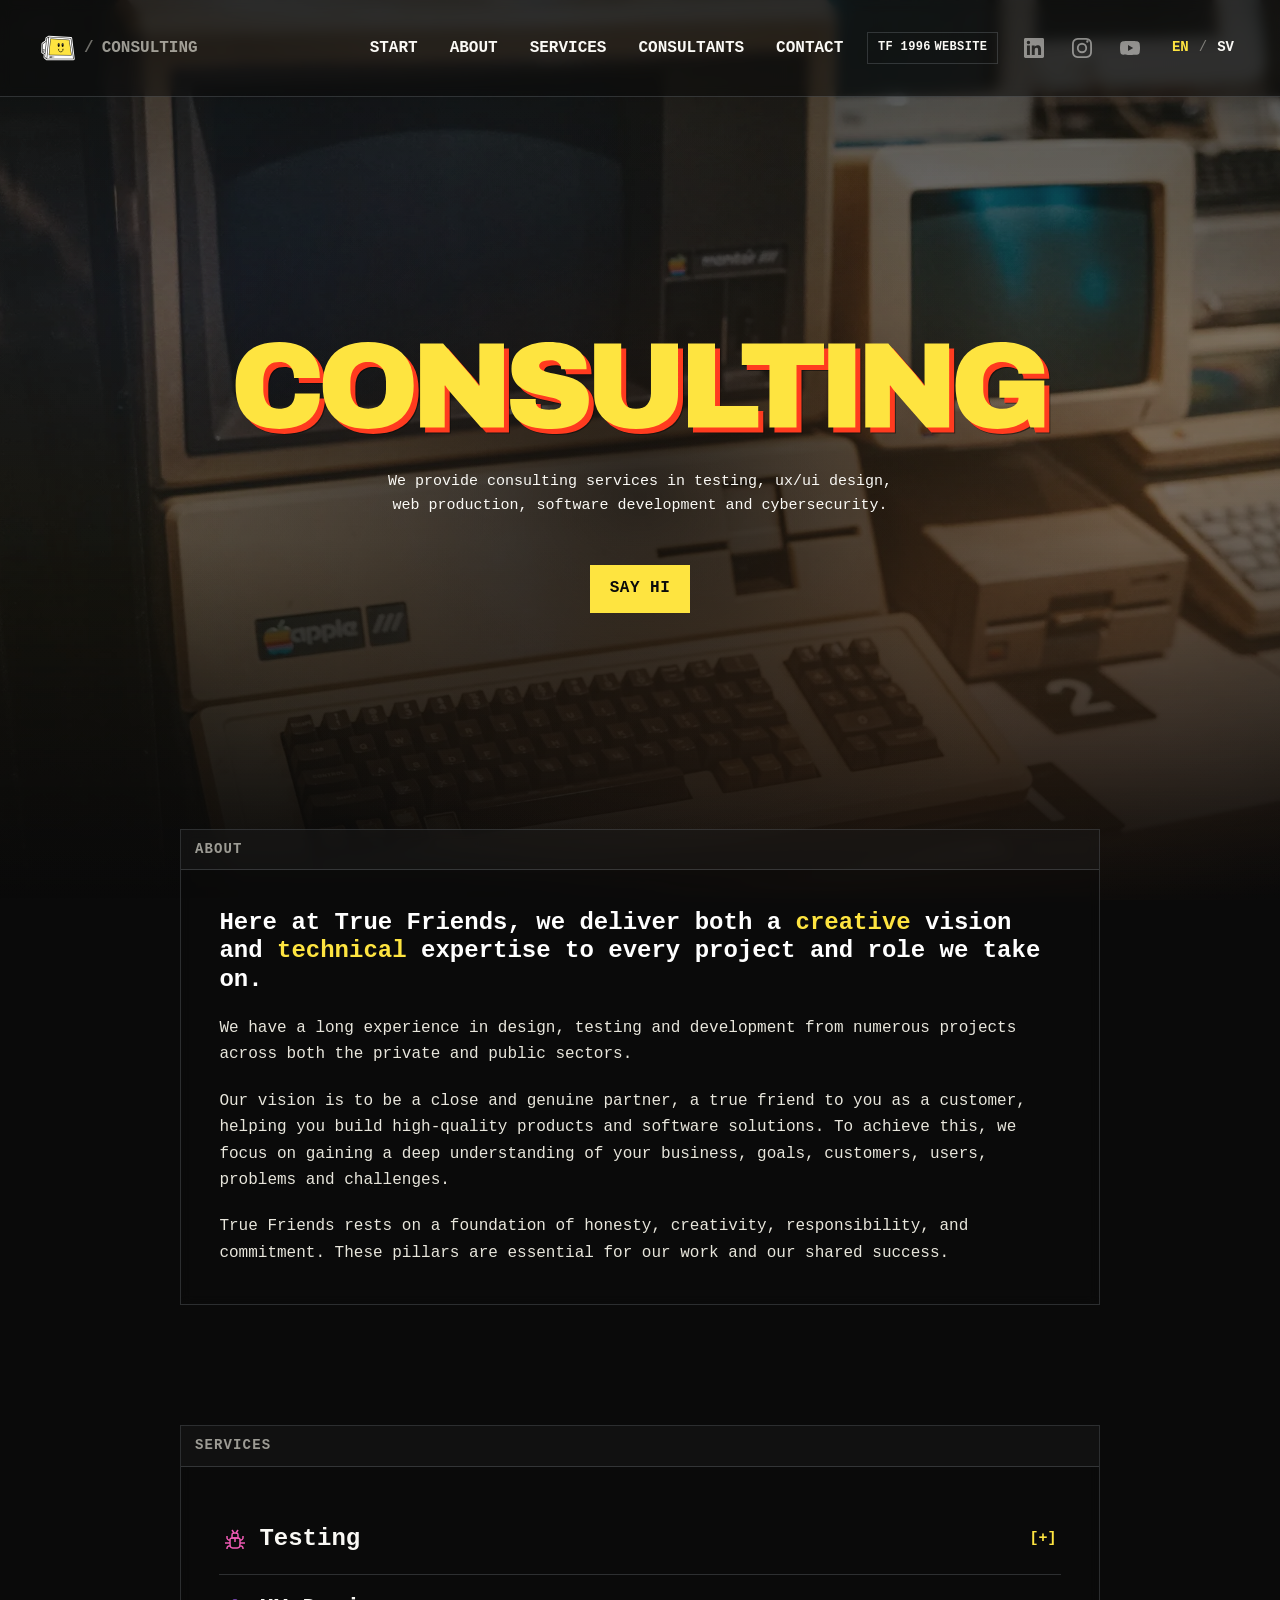
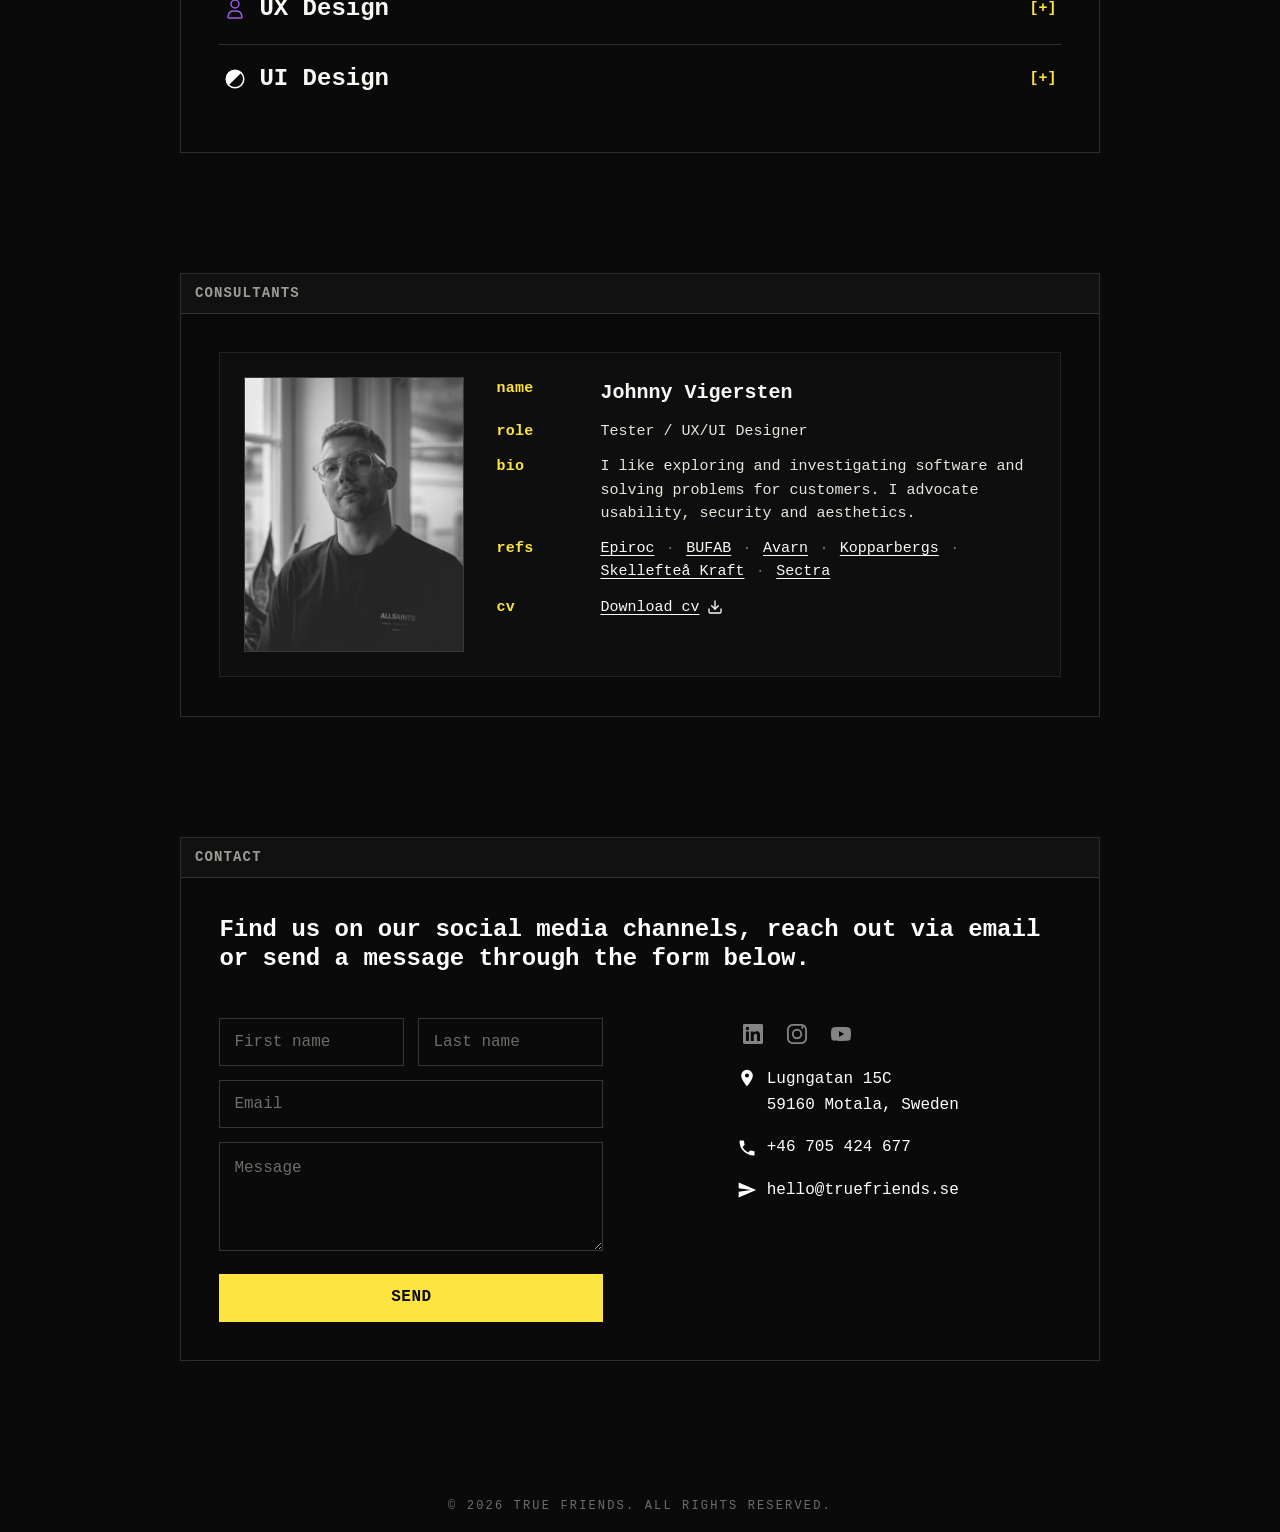
==== index.html @ f553ed0c "True Friends Consulting, split out of true-friends-website Consulting's own content, plus the brand " ====
<!DOCTYPE html>
<html lang="en">
<head>
    <meta charset="UTF-8">
    <meta name="viewport" content="width=device-width, initial-scale=1.0">
    <meta name="theme-color" content="#0a0a0a">
    <title data-i18n="meta.titleConsulting">True Friends — Consulting</title>
    <meta name="description" content="True Friends is a creative and technical studio delivering visual design, user experience, testing and web development for ambitious projects." data-i18n-content="meta.description">

    <meta http-equiv="Content-Security-Policy" content="default-src 'self'; style-src 'self' https://fonts.googleapis.com; font-src 'self' https://fonts.gstatic.com; script-src 'self'; connect-src 'self' https://formsubmit.co; img-src 'self' data:; form-action 'self' https://formsubmit.co; base-uri 'self'; object-src 'none';">
    <meta name="referrer" content="strict-origin-when-cross-origin">
    <meta name="robots" content="index,follow">

    <link rel="icon" type="image/svg+xml" href="img/tf-pc-favicon.svg">

    <link rel="preconnect" href="https://fonts.googleapis.com">
    <link rel="preconnect" href="https://fonts.gstatic.com" crossorigin>
    <link rel="stylesheet" href="https://fonts.googleapis.com/css2?family=JetBrains+Mono:wght@400;500;700;800&display=swap">

    <link rel="stylesheet" href="css/tokens.css">
    <link rel="stylesheet" href="css/base.css">
    <link rel="stylesheet" href="css/components.css?v=2">
    <link rel="stylesheet" href="css/layout.css">
    <!-- Blocking on purpose: decides before first paint whether the
         English markup is about to be translated. See the file. -->
    <script src="js/lang-boot.js"></script>
</head>
<body>


<svg class="tf-svg-sprite" aria-hidden="true" style="position:absolute;width:0;height:0;overflow:hidden">
  <defs>
    <symbol id="icon-linkedin" viewBox="0 0 24 24"><path d="M20.45 20.45h-3.55v-5.57c0-1.33-.02-3.05-1.86-3.05-1.86 0-2.14 1.45-2.14 2.95v5.67H9.35V9h3.41v1.56h.05c.48-.9 1.64-1.86 3.38-1.86 3.61 0 4.27 2.38 4.27 5.47v6.28zM5.34 7.43a2.06 2.06 0 110-4.12 2.06 2.06 0 010 4.12zM7.11 20.45H3.56V9h3.55v11.45zM22.22 0H1.77C.79 0 0 .77 0 1.72v20.56C0 23.23.79 24 1.77 24h20.45C23.21 24 24 23.23 24 22.28V1.72C24 .77 23.21 0 22.22 0z"/></symbol>
    <symbol id="icon-instagram" viewBox="0 0 24 24"><path d="M12 2.16c3.2 0 3.58.01 4.85.07 1.17.05 1.8.25 2.23.41.56.22.96.48 1.38.9.42.42.68.82.9 1.38.16.42.36 1.06.41 2.23.06 1.27.07 1.65.07 4.85s-.01 3.58-.07 4.85c-.05 1.17-.25 1.8-.41 2.23-.22.56-.48.96-.9 1.38-.42.42-.82.68-1.38.9-.42.16-1.06.36-2.23.41-1.27.06-1.65.07-4.85.07s-3.58-.01-4.85-.07c-1.17-.05-1.8-.25-2.23-.41-.56-.22-.96-.48-1.38-.9-.42-.42-.68-.82-.9-1.38-.16-.42-.36-1.06-.41-2.23C2.17 15.58 2.16 15.2 2.16 12s.01-3.58.07-4.85c.05-1.17.25-1.8.41-2.23.22-.56.48-.96.9-1.38.42-.42.82-.68 1.38-.9.42-.16 1.06-.36 2.23-.41C8.42 2.17 8.8 2.16 12 2.16zM12 0C8.74 0 8.33.01 7.05.07 5.78.13 4.9.34 4.14.63c-.79.31-1.46.72-2.13 1.38C1.35 2.68.94 3.35.63 4.14.34 4.9.13 5.78.07 7.05.01 8.33 0 8.74 0 12s.01 3.67.07 4.95c.06 1.27.27 2.15.56 2.91.31.79.72 1.46 1.38 2.13.67.67 1.34 1.07 2.13 1.38.76.29 1.64.5 2.91.56C8.33 23.99 8.74 24 12 24s3.67-.01 4.95-.07c1.27-.06 2.15-.27 2.91-.56.79-.31 1.46-.72 2.13-1.38.67-.67 1.07-1.34 1.38-2.13.29-.76.5-1.64.56-2.91.06-1.28.07-1.69.07-4.95s-.01-3.67-.07-4.95c-.06-1.27-.27-2.15-.56-2.91-.31-.79-.72-1.46-1.38-2.13C21.32 1.35 20.65.94 19.86.63 19.1.34 18.22.13 16.95.07 15.67.01 15.26 0 12 0zm0 5.84a6.16 6.16 0 100 12.32 6.16 6.16 0 000-12.32zm0 10.16a4 4 0 110-8 4 4 0 010 8zm6.41-10.4a1.44 1.44 0 100-2.88 1.44 1.44 0 000 2.88z"/></symbol>
    <symbol id="icon-youtube" viewBox="0 0 24 24"><path d="M23.5 6.2a3 3 0 00-2.1-2.12C19.6 3.6 12 3.6 12 3.6s-7.6 0-9.4.48A3 3 0 00.5 6.2 31.3 31.3 0 000 12a31.3 31.3 0 00.5 5.8 3 3 0 002.1 2.12C4.4 20.4 12 20.4 12 20.4s7.6 0 9.4-.48a3 3 0 002.1-2.12A31.3 31.3 0 0024 12a31.3 31.3 0 00-.5-5.8zM9.6 15.6V8.4l6.24 3.6-6.24 3.6z"/></symbol>
  </defs>
</svg>
<a href="#main" class="sr-only" data-i18n="aria.skip">Skip to content</a>

<header class="nav" id="site-nav" data-open="false">
    <div class="nav__inner">
        <div class="nav__crumbs">
            <a href="https://truefriends.se/" class="nav__brand" aria-label="True Friends home" data-i18n-aria-label="aria.home">
                <img class="nav__brand-logo" src="img/tf-pc-logo-transparent.svg" alt=""
                     width="1955" height="1491" decoding="async">
                <img class="nav__brand-logo nav__brand-logo--hover" src="img/tf-pc-logo-yellow-transparent.svg" alt=""
                     width="1955" height="1491" decoding="async" aria-hidden="true">
            </a>
            <span class="nav__crumb-sep" aria-hidden="true">/</span>
            <span class="nav__crumb-current" data-i18n="hero.consulting" aria-current="page">Consulting</span>
        </div>

        <nav class="nav__links" aria-label="Primary" data-i18n-aria-label="aria.primary">
            <a class="nav__link" href="#top" data-i18n="nav.start">Start</a>
            <a class="nav__link" href="#about" data-i18n="nav.about">About</a>
            <a class="nav__link" href="#services" data-i18n="nav.services">Services</a>
            <a class="nav__link" href="#team" data-i18n="nav.team">Consultants</a>
            <a class="nav__link" href="#contact" data-i18n="nav.contact">Contact</a>
        </nav>

        <div class="nav__right">
            <a class="nav__era" href="https://truefriends.se/1996/"><span data-i18n="era.classic">TF 1996</span> <span class="nav__era-tail" data-i18n="era.classicTail">website</span></a>

            <div class="nav__socials" aria-label="Social links" data-i18n-aria-label="aria.socialLinks">
                <a class="social" data-href="https://www.linkedin.com/" target="_blank" rel="noopener" aria-label="LinkedIn" aria-disabled="true">
                    <svg viewBox="0 0 24 24" fill="currentColor" aria-hidden="true"><use href="#icon-linkedin"/></svg>
                </a>
                <a class="social" data-href="https://www.instagram.com/" target="_blank" rel="noopener" aria-label="Instagram" aria-disabled="true">
                    <svg viewBox="0 0 24 24" fill="currentColor" aria-hidden="true"><use href="#icon-instagram"/></svg>
                </a>
                <a class="social" data-href="https://www.youtube.com/" target="_blank" rel="noopener" aria-label="YouTube" aria-disabled="true">
                    <svg viewBox="0 0 24 24" fill="currentColor" aria-hidden="true"><use href="#icon-youtube"/></svg>
                </a>
            </div>


            <div class="nav__langs" role="group" aria-label="Switch language" data-i18n-aria-label="aria.langSwitch">
                <button type="button" class="nav__lang" data-lang="en" aria-pressed="true">EN</button>
                <span class="nav__lang-divider" aria-hidden="true">/</span>
                <button type="button" class="nav__lang" data-lang="sv" aria-pressed="false">SV</button>
            </div>

            <button class="nav__toggle" aria-label="Toggle navigation menu" aria-controls="mobile-drawer" aria-expanded="false" data-i18n-aria-label="aria.mobileMenu">
                <span class="icon-bar" aria-hidden="true"></span>
            </button>
        </div>
    </div>

    <div class="nav__drawer" id="mobile-drawer">
        <a class="nav__link" href="#top" data-i18n="nav.start">Start</a>
        <a class="nav__link" href="#about" data-i18n="nav.about">About</a>
        <a class="nav__link" href="#services" data-i18n="nav.services">Services</a>
        <a class="nav__link" href="#team" data-i18n="nav.team">Consultants</a>
        <a class="nav__link" href="#contact" data-i18n="nav.contact">Contact</a>
        <div class="nav__langs nav__langs--drawer" role="group" aria-label="Switch language">
            <button type="button" class="nav__lang" data-lang="en" aria-pressed="true">EN</button>
            <span class="nav__lang-divider" aria-hidden="true">/</span>
            <button type="button" class="nav__lang" data-lang="sv" aria-pressed="false">SV</button>
        </div>
        <div class="nav__socials" aria-label="Social links" data-i18n-aria-label="aria.socialLinks">
            <a class="social" data-href="https://www.linkedin.com/" target="_blank" rel="noopener" aria-label="LinkedIn" aria-disabled="true">
                <svg viewBox="0 0 24 24" fill="currentColor" aria-hidden="true"><use href="#icon-linkedin"/></svg>
            </a>
            <a class="social" data-href="https://www.instagram.com/" target="_blank" rel="noopener" aria-label="Instagram" aria-disabled="true">
                <svg viewBox="0 0 24 24" fill="currentColor" aria-hidden="true"><use href="#icon-instagram"/></svg>
            </a>
            <a class="social" data-href="https://www.youtube.com/" target="_blank" rel="noopener" aria-label="YouTube" aria-disabled="true">
                <svg viewBox="0 0 24 24" fill="currentColor" aria-hidden="true"><use href="#icon-youtube"/></svg>
            </a>
        </div>
    </div>
</header>

<main id="main">
    <section class="hero hero--brand hero--consulting" id="top">
        <div class="hero__bg" aria-hidden="true"></div>
        <div class="hero__photo" aria-hidden="true"></div>
        <div class="hero__scrim" aria-hidden="true"></div>

        <div class="container hero__brand">
            <h1 class="hero__mark hero__mark--section">
                <img src="img/tf-archivo-consulting-yellow-transparent.svg"
                     alt="Consulting" data-i18n-alt="hero.consulting"
                     data-i18n-src="hero.consultingMark"
                     width="3519" height="484" decoding="async">
            </h1>

            <p class="hero__lede" data-i18n="hero.lede.consulting"></p>

            <div class="hero__cta">
                <button type="button" class="btn" data-modal-open="contact-modal" data-i18n="hero.cta">Say hi</button>
            </div>
        </div>
    </section>

    <section class="section" id="about" aria-labelledby="about-label">
        <div class="container">
            <div class="section__terminal">
                <div class="section__terminal-chrome">
                    <span class="section__terminal-title" id="about-label" data-i18n="about.label">About</span>
                </div>
                <div class="section__terminal-body">
                    <div class="section__body">
                    <p class="lede" data-i18n-html="about.ledeHTML">Here at True Friends, we deliver both a <span class="accent">creative</span> vision and <span class="accent">technical</span> expertise to every project and role we take on.</p>
                    <p data-i18n="about.body1">We have a long experience in design, testing and development from numerous projects across both the private and public sectors.</p>
                    <p data-i18n="about.body2">Our vision is to be a close and genuine partner, a true friend to you as a customer, helping you build high-quality products and software solutions. To achieve this, we focus on gaining a deep understanding of your business, goals, customers, users, problems and challenges.</p>
                    <p data-i18n="about.body3">True Friends rests on a foundation of honesty, creativity, responsibility, and commitment. These pillars are essential for our work and our shared success.</p>
                    </div>
                </div>
            </div>
        </div>
    </section>

    <section class="section" id="services" aria-labelledby="services-label">
        <div class="container">
            <div class="section__terminal">
                <div class="section__terminal-chrome">
                    <span class="section__terminal-title" id="services-label" data-i18n="services.label">Services</span>
                </div>
                <div class="section__terminal-body">
                    <div class="section__body">
                    <ul class="service-list" role="list">
                        <li>
                            <details class="service-line">
                                <summary class="service-line__summary">
                                    <img class="service-line__icon" src="img/icons/testing.svg" alt="" width="32" height="32">
                                    <span class="service-line__name" data-i18n="services.items.testing.name">Testing</span>
                                    <span class="service-line__toggle" aria-hidden="true"></span>
                                </summary>
                                <div class="service-line__body">
                                    <p data-i18n="services.items.testing.body">When testing we like to be involved as early as possible to help identify risks and potential problems long before any code is written. By working both proactively and reactively we can increase our chances of eliminating late and costly problems. We explore, investigate, experiment, and verify the software/product based on requirements, risks and experience to uncover and deliver as much valuable information as possible. We also lead the testing in teams and coach how to approach a quality first mindset.</p>
                                </div>
                            </details>
                        </li>
                        <li>
                            <details class="service-line">
                                <summary class="service-line__summary">
                                    <img class="service-line__icon" src="img/icons/ux-design.svg" alt="" width="32" height="32">
                                    <span class="service-line__name" data-i18n="services.items.uxDesign.name">UX Design</span>
                                    <span class="service-line__toggle" aria-hidden="true"></span>
                                </summary>
                                <div class="service-line__body">
                                    <p data-i18n="services.items.uxDesign.body">By applying a design thinking process, we put ourselves in the environment of your users to understand the root problem. Together with you and your users, we work iteratively with research, wireframes, prototypes, and interface design to create a solution that solves the problems we set out to solve and that are user friendly and accessible.</p>
                                </div>
                            </details>
                        </li>
                        <li>
                            <details class="service-line">
                                <summary class="service-line__summary">
                                    <img class="service-line__icon" src="img/icons/ui-design.svg" alt="" width="32" height="32">
                                    <span class="service-line__name" data-i18n="services.items.uiDesign.name">UI Design</span>
                                    <span class="service-line__toggle" aria-hidden="true"></span>
                                </summary>
                                <div class="service-line__body">
                                    <p data-i18n="services.items.uiDesign.body">Using visual design principles, we design interfaces for systems, websites, and mobile applications that are not only visually appealing but also functional from both a usability and accessibility perspective. We always base our work on WCAG and user feedback to ensure inclusive interfaces.</p>
                                </div>
                            </details>
                        </li>
                    </ul>
                    </div>
                </div>
            </div>
        </div>
    </section>

    <section class="section" id="team" aria-labelledby="team-label">
        <div class="container">
            <div class="section__terminal">
                <div class="section__terminal-chrome">
                    <span class="section__terminal-title" id="team-label" data-i18n="team.label">Consultants</span>
                </div>
                <div class="section__terminal-body">
                    <div class="section__body">
                    <!--
                      To add a consultant: duplicate the <li> below, swap the
                      photo at img/team/<slug>.jpg, the PDF at cv/<slug>.pdf,
                      and the data-i18n keys (team.members.<slug>.*). Then
                      mirror the same keys under en/sv in
                      js/translations/consulting.js.
                    -->
                    <ul class="consultant-list" role="list">
                        <li>
                            <article class="consultant-card">
                                <div class="consultant-card__portrait">
                                    <img src="img/team/johnny-vigersten.webp" alt="Johnny Vigersten" loading="lazy">
                                </div>
                                <dl class="consultant-card__meta">
                                    <div class="consultant-card__row">
                                        <dt class="consultant-card__key">name</dt>
                                        <dd class="consultant-card__val consultant-card__val--strong" data-i18n="team.members.johnny.name">Johnny Vigersten</dd>
                                    </div>
                                    <div class="consultant-card__row">
                                        <dt class="consultant-card__key">role</dt>
                                        <dd class="consultant-card__val" data-i18n="team.members.johnny.role">Tester / UX/UI Designer</dd>
                                    </div>
                                    <div class="consultant-card__row">
                                        <dt class="consultant-card__key">bio</dt>
                                        <dd class="consultant-card__val" data-i18n="team.members.johnny.bio">I like exploring and investigating software and solving problems for customers. I advocate usability, security and aesthetics.</dd>
                                    </div>
                                    <div class="consultant-card__row">
                                        <dt class="consultant-card__key">refs</dt>
                                        <dd class="consultant-card__val">
                                            <a class="consultant-card__ref" href="reference-cases/johnny-vigersten/epiroc.html">Epiroc</a><span class="consultant-card__ref-sep" aria-hidden="true"> · </span><a class="consultant-card__ref" href="reference-cases/johnny-vigersten/bufab.html">BUFAB</a><span class="consultant-card__ref-sep" aria-hidden="true"> · </span><a class="consultant-card__ref" href="reference-cases/johnny-vigersten/avarn.html">Avarn</a><span class="consultant-card__ref-sep" aria-hidden="true"> · </span><a class="consultant-card__ref" href="reference-cases/johnny-vigersten/kopparbergs-brewery.html">Kopparbergs</a><span class="consultant-card__ref-sep" aria-hidden="true"> · </span><a class="consultant-card__ref" href="reference-cases/johnny-vigersten/ske-kraft.html">Skellefteå Kraft</a><span class="consultant-card__ref-sep" aria-hidden="true"> · </span><a class="consultant-card__ref" href="reference-cases/johnny-vigersten/sectra.html">Sectra</a>
                                        </dd>
                                    </div>
                                    <div class="consultant-card__row">
                                        <dt class="consultant-card__key">cv</dt>
                                        <dd class="consultant-card__val">
                                            <a class="consultant-card__cv" href="cv/johnny-vigersten-cv-EN.pdf" data-i18n-href="team.members.johnny.cvHref" target="_blank" rel="noopener" download>
                                                <span class="consultant-card__cv-text" data-i18n="team.cv">Download cv</span>
                                                <svg class="consultant-card__cv-icon" viewBox="0 0 24 24" fill="none" stroke="currentColor" stroke-width="2" stroke-linecap="round" stroke-linejoin="round" aria-hidden="true">
                                                    <path d="M21 15v4a2 2 0 0 1-2 2H5a2 2 0 0 1-2-2v-4"/>
                                                    <polyline points="7 10 12 15 17 10"/>
                                                    <line x1="12" y1="15" x2="12" y2="3"/>
                                                </svg>
                                            </a>
                                        </dd>
                                    </div>
                                </dl>
                            </article>
                        </li>
                    </ul>
                    </div>
                </div>
            </div>
        </div>
    </section>

    <section class="section" id="contact" aria-labelledby="contact-label">
        <div class="container">
            <div class="section__terminal">
                <div class="section__terminal-chrome">
                    <span class="section__terminal-title" id="contact-label" data-i18n="contact.label">Contact</span>
                </div>
                <div class="section__terminal-body">
                    <div class="section__body">
                    <div class="contact__head">
                        <p class="lede" data-i18n="contact.lede">Find us on our social media channels, reach out via email or send a message through the form below.</p>
                    </div>

                    <div class="contact__grid">
                        <form class="form" id="contact-form" novalidate
                              data-endpoint="https://formsubmit.co/ajax/hello@truefriends.se"
                              aria-describedby="form-status">
                            <div class="form__row">
                                <label class="field">
                                    <span class="sr-only" data-i18n="aria.firstName">First name</span>
                                    <input class="field__input" type="text" name="firstName" placeholder="first name" data-i18n-placeholder="contact.placeholders.firstName" autocomplete="given-name" maxlength="50" required>
                                </label>
                                <label class="field">
                                    <span class="sr-only" data-i18n="aria.lastName">Last name</span>
                                    <input class="field__input" type="text" name="lastName" placeholder="last name" data-i18n-placeholder="contact.placeholders.lastName" autocomplete="family-name" maxlength="50" required>
                                </label>
                            </div>
                            <label class="field">
                                <span class="sr-only" data-i18n="aria.email">Email</span>
                                <input class="field__input" type="email" name="email" placeholder="email" data-i18n-placeholder="contact.placeholders.email" autocomplete="email" maxlength="254" required>
                            </label>
                            <label class="field">
                                <span class="sr-only" data-i18n="aria.message">Message</span>
                                <textarea class="field__textarea" name="message" placeholder="message" data-i18n-placeholder="contact.placeholders.message" maxlength="2000" required></textarea>
                            </label>
                            <input type="text" name="_honey" tabindex="-1" autocomplete="off" aria-hidden="true" class="honeypot">
                            <input type="hidden" name="_captcha" value="true">
                            <input type="hidden" name="_template" value="table">
                            <div class="form__actions">
                                <button class="btn" type="submit" data-i18n="contact.submit">Send</button>
                            </div>
                            <p class="form__status" id="form-status" role="status" aria-live="polite"></p>
                        </form>

                        <aside class="contact__side" aria-label="Other ways to reach us" data-i18n-aria-label="contact.otherWays">
                            <div class="socials-row" role="list">
                                <a role="listitem" class="social" data-href="https://www.linkedin.com/" target="_blank" rel="noopener" aria-label="LinkedIn" aria-disabled="true">
                                    <svg viewBox="0 0 24 24" fill="currentColor" aria-hidden="true"><use href="#icon-linkedin"/></svg>
                                </a>
                                <a role="listitem" class="social" data-href="https://www.instagram.com/" target="_blank" rel="noopener" aria-label="Instagram" aria-disabled="true">
                                    <svg viewBox="0 0 24 24" fill="currentColor" aria-hidden="true"><use href="#icon-instagram"/></svg>
                                </a>
                                <a role="listitem" class="social" data-href="https://www.youtube.com/" target="_blank" rel="noopener" aria-label="YouTube" aria-disabled="true">
                                    <svg viewBox="0 0 24 24" fill="currentColor" aria-hidden="true"><use href="#icon-youtube"/></svg>
                                </a>
                            </div>
                            <address class="address-row">
                                <svg viewBox="0 0 24 24" fill="currentColor" aria-hidden="true"><path d="M12 2a7 7 0 00-7 7c0 5.25 7 13 7 13s7-7.75 7-13a7 7 0 00-7-7zm0 9.5A2.5 2.5 0 1112 6.5a2.5 2.5 0 010 5z"/></svg>
                                <span>
                                    <span>Lugngatan 15C</span>
                                    <span>59160 Motala, Sweden</span>
                                </span>
                            </address>
                            <a class="email-row" href="tel:+46705424677">
                                <svg viewBox="0 0 24 24" fill="currentColor" aria-hidden="true"><path d="M6.62 10.79a15.05 15.05 0 006.59 6.59l2.2-2.2a1 1 0 011.02-.24 11.36 11.36 0 003.57.57 1 1 0 011 1V20a1 1 0 01-1 1A17 17 0 013 4a1 1 0 011-1h3.5a1 1 0 011 1c0 1.25.2 2.45.57 3.57a1 1 0 01-.25 1.02l-2.2 2.2z"/></svg>
                                <span>+46 705 424 677</span>
                            </a>
                            <a class="email-row" href="mailto:hello@truefriends.se">
                                <svg viewBox="0 0 24 24" fill="currentColor" aria-hidden="true"><path d="M2.01 21L23 12 2.01 3 2 10l15 2-15 2z"/></svg>
                                <span>hello@truefriends.se</span>
                            </a>
                        </aside>
                    </div>
                    </div>
                </div>
            </div>
        </div>
    </section>
</main>

<footer class="site-footer">
    <p class="site-footer__copyright" data-i18n="footer.copyright">&copy; 2026 True Friends. All rights reserved.</p>
</footer>

<button type="button" class="back-to-top" id="back-to-top" aria-label="Back to top" data-i18n-aria-label="aria.backToTop" hidden>
    <svg viewBox="0 0 24 24" fill="none" stroke="currentColor" stroke-width="2.5" stroke-linecap="round" stroke-linejoin="round" aria-hidden="true">
        <polyline points="6 15 12 9 18 15"/>
    </svg>
</button>

<dialog class="modal" id="contact-modal" aria-labelledby="modal-title">
    <div class="modal__inner">
        <div class="modal__heading">
            <h2 class="modal__title" id="modal-title" data-i18n="modal.title">Say hi!</h2>
            <p class="modal__desc" data-i18n="modal.desc">Please fill out the contact form and we will get back to you as soon as we can.</p>
        </div>

        <form class="modal__form" id="modal-contact-form" novalidate
              data-endpoint="https://formsubmit.co/ajax/hello@truefriends.se"
              aria-describedby="modal-form-status">
            <div class="form__row">
                <label class="field">
                    <span class="sr-only" data-i18n="aria.firstName">First name</span>
                    <input class="field__input" type="text" name="firstName" placeholder="first name" data-i18n-placeholder="contact.placeholders.firstName" autocomplete="given-name" maxlength="50" required>
                </label>
                <label class="field">
                    <span class="sr-only" data-i18n="aria.lastName">Last name</span>
                    <input class="field__input" type="text" name="lastName" placeholder="last name" data-i18n-placeholder="contact.placeholders.lastName" autocomplete="family-name" maxlength="50" required>
                </label>
            </div>
            <label class="field">
                <span class="sr-only" data-i18n="aria.email">Email</span>
                <input class="field__input" type="email" name="email" placeholder="email" data-i18n-placeholder="contact.placeholders.email" autocomplete="email" maxlength="254" required>
            </label>
            <label class="field">
                <span class="sr-only" data-i18n="aria.message">Message</span>
                <textarea class="field__textarea" name="message" placeholder="message" data-i18n-placeholder="contact.placeholders.message" maxlength="2000" required></textarea>
            </label>
            <input type="text" name="_honey" tabindex="-1" autocomplete="off" aria-hidden="true" class="honeypot">
            <input type="hidden" name="_captcha" value="true">
            <input type="hidden" name="_template" value="table">
            <div class="modal__actions">
                <button type="button" class="btn btn--outline" data-modal-close data-i18n="modal.close">Close</button>
                <button type="submit" class="btn" data-i18n="modal.send">Send</button>
            </div>
            <p class="form__status" id="modal-form-status" role="status" aria-live="polite"></p>
        </form>
    </div>
</dialog>

<script src="js/translations/common.js" defer></script>
<script src="js/translations/consulting.js" defer></script>
<script src="js/main.js" defer></script>
</body>
</html>
---- css/tokens.css ----
/*
 * True Friends — Design Tokens
 * Source of truth for colors, typography, spacing, radii, motion.
 * Derived from True Friend Website File in Figma + brand logo (#FEE440).
 */

:root {
  /* ---------- Color ---------- */
  --color-bg: #0a0a0a;
  --color-surface: rgba(255, 255, 255, 0.04);
  --color-surface-hover: rgba(255, 255, 255, 0.07);

  --color-border-subtle: rgba(204, 213, 225, 0.10);
  --color-border: rgba(204, 213, 225, 0.18);
  --color-border-strong: rgba(204, 213, 225, 0.35);
  --color-border-input: rgba(204, 213, 225, 0.22);

  --color-text: #e8e6dc;
  --color-text-strong: #ffffff;
  --color-text-muted: rgba(232, 230, 220, 0.65);
  --color-text-subtle: rgba(232, 230, 220, 0.45);

  --color-cream: #faf9f5;
  --color-nav-fg: var(--color-cream);
  --color-nav-fg-hover: #fee440;

  --color-accent: #fee440;
  /* Flame red — the one hot note against the yellow/black ground. Rare by
     design: button press, the stamped sticker, nothing else. */
  --color-flame: #ff3b1f;
  --color-accent-pressed: #e6cf3a;
  --color-accent-ink: #0a0a0a;

  --color-focus-ring: #fee440;

  /* Frosted-glass surface used for the nav and the section chrome boxes
     — a semi-transparent dark tint under a subtle warm-white
     highlight. Combined with --blur-glass below they read as one
     consistent chrome. */
  --color-glass-tint: rgba(10, 10, 10, 0.5);
  --color-glass-highlight: rgba(255, 255, 255, 0.03);

  /* Backdrop filter applied to every glass surface. */
  --blur-glass: blur(6px) saturate(120%);

  /* Fallback gradient shown behind the hero photo. */
  --gradient-hero:
    radial-gradient(ellipse 80% 60% at 70% 65%, rgba(255, 140, 60, 0.35), transparent 70%),
    radial-gradient(ellipse 70% 50% at 20% 30%, rgba(20, 25, 50, 0.85), transparent 70%),
    linear-gradient(180deg, #0a0a0a 0%, #1a1208 55%, #0a0a0a 100%);

  /* ---------- Typography ---------- */
  /* One voice. JetBrains Mono sets everything that is live text — headings,
     body, nav, buttons, labels. Archivo used to take the display half, on
     the argument that a heavy condensed sans against a monospace body is
     the technical-documentation pairing. What retired it was the brand
     heroes: once each page opened on a drawn mark, the display drama moved
     to artwork and Archivo was left setting h2s, nav links and buttons —
     small sizes where its 900 weight and 88% width axis read as nothing
     more than a bold sans, while still costing its entire weight-and-width
     variable payload.

     The two tokens are kept separate and identical rather than collapsed
     into one. They name roles, not files, so the display half can be
     re-pointed at a second face later without touching a rule.

     Headings take their authority from weight, size, case and tracking
     instead of from a second family. That works here because the mark above
     them is already doing the shouting. */
  --font-display: "JetBrains Mono", ui-monospace, "SFMono-Regular", "Menlo", "Consolas", monospace;
  --font-body: "JetBrains Mono", ui-monospace, "SFMono-Regular", "Menlo", "Consolas", monospace;
  --fs-body: 1rem;
  --fs-small: 0.875rem;
  /* Small caps have no ascenders or descenders to set a rhythm, so they are
     opened up. There is no matching display value: --tracking-display was
     -0.04em to pull in Archivo's generous sidebearings, and a monospace face
     has a fixed advance width that negative tracking only crowds. */
  --tracking-label: 0.03em;

  --fs-caption: 0.75rem;

  --lh-snug: 1.2;
  --lh-relaxed: 1.65;

  /* ---------- Layout / spacing ---------- */
  --container-max: 1000px;
  --container-padding: clamp(1.25rem, 4vw, 2.5rem);
  --section-gap: clamp(5rem, 10vw, 7.5rem);
  --nav-height: 72px;

  /* ---------- Radii ---------- */

  /* ---------- Motion ---------- */
  --ease-out: cubic-bezier(0.22, 1, 0.36, 1);
  --duration-fast: 140ms;
  --duration-base: 220ms;

  /* ---------- Z-index ---------- */
  --z-nav: 50;
}

@media (prefers-reduced-motion: reduce) {
  :root {
    --duration-fast: 0ms;
    --duration-base: 0ms;
  }
}
---- css/base.css ----
/* True Friends — Base reset & typography */

*,
*::before,
*::after {
  box-sizing: border-box;
}

html {
  -webkit-text-size-adjust: 100%;
  text-size-adjust: 100%;
  scroll-behavior: smooth;
}

@media (prefers-reduced-motion: reduce) {
  html { scroll-behavior: auto; }
}

body {
  margin: 0;
  min-height: 100vh;
  background: var(--color-bg);
  color: var(--color-text);
  font-family: var(--font-body);
  font-size: var(--fs-body);
  line-height: var(--lh-relaxed);
  -webkit-font-smoothing: antialiased;
  -moz-osx-font-smoothing: grayscale;
  text-rendering: optimizeLegibility;
}

img, svg, video {
  display: block;
  max-width: 100%;
  height: auto;
}

a {
  color: inherit;
  text-decoration: none;
  transition: color var(--duration-fast) var(--ease-out);
}

button {
  font: inherit;
  color: inherit;
  background: none;
  border: 0;
  padding: 0;
  cursor: pointer;
}

input,
textarea,
select {
  font: inherit;
  color: inherit;
}

ul, ol {
  margin: 0;
  padding: 0;
  list-style: none;
}

p {
  margin: 0;
}

h1, h2, h3, h4, h5, h6 {
  margin: 0;
  font-family: var(--font-display);
  font-weight: 800;
  line-height: var(--lh-snug);
  color: var(--color-text-strong);
}

:focus-visible {
  outline: 2px solid var(--color-focus-ring);
  outline-offset: 3px;
  border-radius: 4px;
}

::selection {
  background: var(--color-accent);
  color: var(--color-accent-ink);
}

/* Typography utilities */
.lede {
  font-family: var(--font-body);
  font-size: 24px;
  line-height: var(--lh-snug);
  color: var(--color-text-strong);
  font-weight: 700;
}

.accent {
  color: var(--color-accent);
}

.sr-only {
  position: absolute;
  width: 1px;
  height: 1px;
  padding: 0;
  margin: -1px;
  overflow: hidden;
  clip: rect(0, 0, 0, 0);
  white-space: nowrap;
  border: 0;
}

/* Visually-hidden honeypot field for bot detection.
   Real users can't see or focus it. Bots fill it; submission is silently dropped. */
.honeypot {
  position: absolute;
  left: -9999px;
  top: auto;
  width: 1px;
  height: 1px;
  opacity: 0;
  overflow: hidden;
  pointer-events: none;
}

/* Held back by js/lang-boot.js while a Swedish visitor's page is still
   English in the markup. `visibility` rather than `display` so layout
   resolves underneath and nothing reflows when it lifts — and the body
   background still paints, so it reads as the page arriving, not a blank
   screen. English visitors never get this attribute. */
html[data-tf-translating] body {
  visibility: hidden;
}
---- css/components.css ----
/* True Friends — Design system components
 * Buttons, inputs, nav, service items, social icons, modal, footer.
 */

/* ---------- Button ---------- */
.btn {
  --btn-bg: var(--color-accent);
  --btn-fg: var(--color-accent-ink);
  display: inline-flex;
  align-items: center;
  justify-content: center;
  gap: 0.5rem;
  height: 48px;
  padding: 0 1.25rem;
  border-radius: 0;
  background: var(--btn-bg);
  color: var(--btn-fg);
  font-family: var(--font-display);
  font-weight: 700;
  font-size: 16px;
  line-height: 1.2;
  letter-spacing: var(--tracking-label);
  text-transform: uppercase;
  cursor: pointer;
  transition:
    background-color var(--duration-base) var(--ease-out),
    transform var(--duration-fast) var(--ease-out),
    box-shadow var(--duration-base) var(--ease-out);
}

.btn:hover {
  --btn-bg: var(--color-cream);
}

.btn:active {
  --btn-bg: var(--color-accent-pressed);
  transform: translateY(1px);
}

.btn:disabled,
.btn[aria-disabled="true"] {
  opacity: 0.5;
  cursor: not-allowed;
}

.btn[aria-disabled="true"]:hover,
.btn[aria-disabled="true"]:active {
  --btn-bg: var(--color-accent);
  transform: none;
}

.btn--outline {
  --btn-bg: transparent;
  --btn-fg: var(--color-cream);
  border: 2px solid var(--color-cream);
}

.btn--outline:hover {
  --btn-bg: var(--color-cream);
  --btn-fg: var(--color-bg);
}

/* ---------- Form ---------- */
.field {
  position: relative;
  display: block;
}

.field__input,
.field__textarea {
  width: 100%;
  height: 48px;
  padding: 0 14px;
  background: transparent;
  color: var(--color-text-strong);
  border: 1px solid var(--color-border-input);
  border-radius: 0;
  font-family: var(--font-body);
  font-size: var(--fs-body);
  transition:
    border-color var(--duration-base) var(--ease-out),
    background-color var(--duration-base) var(--ease-out);
}

.field__textarea {
  height: 109px;
  padding: 12px 14px;
  resize: vertical;
  min-height: 96px;
}

.field__input::placeholder,
.field__textarea::placeholder {
  color: var(--color-text-subtle);
}

.field__input:hover,
.field__textarea:hover {
  border-color: var(--color-border-strong);
}

.field__input:focus,
.field__textarea:focus {
  outline: none;
  border-color: var(--color-accent);
  background: rgba(254, 228, 64, 0.04);
}

.field__input:invalid:not(:placeholder-shown),
.field__textarea:invalid:not(:placeholder-shown) {
  border-color: #ff7676;
}

.form {
  display: grid;
  gap: 14px;
  width: 100%;
  max-width: 384px;
}

.form__row {
  display: grid;
  grid-template-columns: 1fr 1fr;
  gap: 14px;
}

.form__status {
  font-size: var(--fs-small);
  min-height: 1.25rem;
  color: var(--color-text-muted);
}

.form__status:empty {
  display: none;
}

.form__status[data-state="success"] { color: var(--color-accent); }
.form__status[data-state="error"]   { color: #ff7676; }

/* ---------- Top nav ---------- */
.nav {
  position: sticky;
  top: 0;
  z-index: var(--z-nav);
  background: rgba(10, 10, 10, 0.78);
  -webkit-backdrop-filter: saturate(180%) blur(10px);
  backdrop-filter: saturate(180%) blur(10px);
  border-bottom: 1px solid rgba(255, 255, 255, 0.04);
}

.nav__inner {
  display: grid;
  grid-template-columns: 1fr auto 1fr;
  align-items: center;
  column-gap: 1.5rem;
  height: 72px;
  padding: 0 var(--container-padding);
}

.nav__brand  { justify-self: start; }
.nav__crumbs { justify-self: start; display: flex; align-items: center; gap: 0.5rem; min-width: 0; }
.nav__links  { justify-self: center; }

.nav__crumb-sep {
  font-family: var(--font-display);
  font-weight: 700;
  font-size: 16px;
  color: var(--color-text-subtle);
  user-select: none;
}

.nav__crumb-current {
  font-family: var(--font-display);
  font-weight: 700;
  font-size: 16px;
  text-transform: uppercase;
  letter-spacing: normal;
  color: var(--color-text-muted);
  white-space: nowrap;
}

.nav__crumb-link {
  font-family: var(--font-display);
  font-weight: 700;
  font-size: 16px;
  text-transform: uppercase;
  letter-spacing: normal;
  color: var(--color-text-muted);
  text-decoration: none;
  white-space: nowrap;
  transition: color var(--duration-base) var(--ease-out);
}

.nav__crumb-link:hover,
.nav__crumb-link:focus-visible {
  color: var(--color-nav-fg-hover);
}

/* On narrow viewports the breadcrumb crumbs get squeezed against the
   hamburger; drop the separator + current page to keep the brand readable. */
@media (max-width: 480px) {
  .nav__crumb-sep,
  .nav__crumb-link,
  .nav__crumb-current { display: none; }
}

.nav__right {
  grid-column: 3;
  justify-self: end;
  display: flex;
  align-items: center;
  gap: 20px;
}

@media (min-width: 768px) {
  .nav__inner { height: 96px; }
}

/* Holds the two stacked wordmark images and no text, so it carries no type
   properties — those were left from when the brand was the words "True
   Friends", and `color` lost its last consumer when the hover became an
   opacity swap between two files. */
.nav__brand {
  display: inline-grid;
  align-items: center;
}

/* Two copies of the mark stacked in the same grid cell: white
   underneath, yellow on top at zero opacity. Hover fades the yellow in,
   and because both are the identical artwork it lands exactly over the
   white, with no fade — the swap is instant. No colour maths, no mask,
   no filter either: CSS cannot recolour the
   fills inside an <img>, and masking the SVG failed because its root is
   width="100%" height="100%", so it carries no intrinsic size. Two files
   sidesteps all of it. */
.nav__brand:hover .nav__brand-logo--hover { opacity: 1; }

/* Sized by height, so the nav row stays put whatever the artwork's ratio.
   The viewBox is cropped to the ink, so this height IS the glyph height —
   no clear space to discount. The numbers are the uncropped 26/3.4/34
   scaled by 1174.876/1451, the fraction of the old box that was actually
   inked, so the mark renders at the size it did before the crop. */
.nav__brand-logo {
  grid-area: 1 / 1;
  display: block;
  height: clamp(21px, 2.75vw, 27.5px);
  width: auto;
}

.nav__brand-logo--hover {
  opacity: 0;
}
.nav__links {
  display: none;
  align-items: center;
  gap: 2rem;
}

.nav__link {
  font-family: var(--font-display);
  font-size: 16px;
  font-weight: 700;
  letter-spacing: normal;
  text-transform: uppercase;
  color: var(--color-nav-fg);
  padding: 0.5rem 0;
  position: relative;
}

.nav__link:hover { color: var(--color-nav-fg-hover); }

.nav__link[aria-current="true"]::after {
  content: "";
  position: absolute;
  left: 0;
  right: 0;
  bottom: -2px;
  height: 2px;
  background: var(--color-accent);
  border-radius: 2px;
}

.nav__socials {
  display: none;
  align-items: center;
  gap: 1rem;
}

.nav__toggle {
  display: inline-flex;
  align-items: center;
  justify-content: center;
  width: 44px;
  height: 44px;
  border-radius: 0;
}

.nav__langs {
  display: inline-flex;
  align-items: center;
  gap: 4px;
}

.nav__lang {
  font-family: var(--font-display);
  font-size: 14px;
  font-weight: 700;
  letter-spacing: normal;
  text-transform: uppercase;
  color: var(--color-nav-fg);
  padding: 4px 6px;
  background: none;
  border: 0;
  cursor: pointer;
  transition: color var(--duration-base) var(--ease-out);
}

.nav__lang:hover {
  color: var(--color-nav-fg-hover);
}

.nav__lang[aria-pressed="true"] {
  color: var(--color-accent);
}

.nav__lang-divider {
  color: var(--color-text-subtle);
  font-size: 14px;
  user-select: none;
}

.nav__langs--drawer {
  margin: 0.75rem 0 0;
  padding: 0.5rem 0 0;
}

.nav__toggle:hover { background: var(--color-surface-hover); }

.nav__toggle .icon-bar,
.nav__toggle .icon-bar::before,
.nav__toggle .icon-bar::after {
  display: block;
  width: 22px;
  height: 2px;
  background: var(--color-text-strong);
  border-radius: 2px;
  transition: transform var(--duration-base) var(--ease-out),
              opacity var(--duration-base) var(--ease-out);
}

.nav__toggle .icon-bar {
  position: relative;
}

.nav__toggle .icon-bar::before,
.nav__toggle .icon-bar::after {
  content: "";
  position: absolute;
  left: 0;
}

.nav__toggle .icon-bar::before { top: -7px; }
.nav__toggle .icon-bar::after  { top: 7px; }

.nav[data-open="true"] .nav__toggle .icon-bar {
  background: transparent;
}
.nav[data-open="true"] .nav__toggle .icon-bar::before {
  transform: translateY(7px) rotate(45deg);
}
.nav[data-open="true"] .nav__toggle .icon-bar::after {
  transform: translateY(-7px) rotate(-45deg);
}

/* Mobile drawer */
.nav__drawer {
  display: none;
  flex-direction: column;
  gap: 0.5rem;
  padding: 1rem var(--container-padding) 1.5rem;
  border-top: 1px solid rgba(255, 255, 255, 0.06);
  background: rgba(10, 10, 10, 0.95);
}

.nav__drawer .nav__link {
  padding: 0.875rem 0;
  font-size: 1rem;
  border-bottom: 1px solid rgba(255, 255, 255, 0.05);
}

.nav__drawer .nav__socials {
  display: flex;
  margin-top: 0.75rem;
}

.nav[data-open="true"] .nav__drawer {
  display: flex;
}

@media (min-width: 900px) {
  .nav__links    { display: flex; }
  .nav__socials  { display: flex; }
  .nav__langs    { display: inline-flex; }
  .nav__toggle   { display: none; }
  .nav__drawer   { display: none !important; }
}

@media (max-width: 899px) {
  /* Hide the desktop-only language switcher (the one in the right group);
     drawer keeps its own. */
  .nav__right .nav__langs { display: none; }
}

/* ---------- Social icons ---------- */
.social {
  display: inline-flex;
  align-items: center;
  justify-content: center;
  width: 32px;
  height: 32px;
  color: var(--color-text-strong);
  transition:
    color var(--duration-base) var(--ease-out),
    transform var(--duration-fast) var(--ease-out);
}

.social:not([aria-disabled="true"]):hover { color: var(--color-accent); }

.nav .social { color: var(--color-nav-fg); }
.nav .social:not([aria-disabled="true"]):hover { color: var(--color-nav-fg-hover); }

.social:not([aria-disabled="true"]):active { transform: scale(0.95); }

/* Placeholder socials: the real profile URLs don't exist yet, so the markup
   carries data-href instead of href (an <a> without href can't be activated
   or focused). This is just the visual cue — matches .btn[aria-disabled]. */
.social[aria-disabled="true"] {
  opacity: 0.5;
  cursor: not-allowed;
}

.social svg { width: 20px; height: 20px; }

.socials-row {
  display: inline-flex;
  align-items: center;
  gap: 12px;
}

/* Supplementary note shown beneath the services list. */
.services__note {
  margin-top: 0.5rem;
  font-size: var(--fs-small);
  color: var(--color-text-muted);
}

/* ---------- Footer ---------- */
.site-footer {
  margin-top: 0;
  padding: 1rem var(--container-padding);
  text-align: center;
}

.site-footer__copyright {
  font-family: var(--font-display);
  font-size: var(--fs-caption);
  color: var(--color-text-subtle);
  letter-spacing: 0.18em;
  text-transform: uppercase;
}

/* ---------- Modal ---------- */
.modal {
  width: 506px;
  max-width: calc(100vw - 32px);
  max-height: calc(100vh - 32px);
  padding: 0;
  border: 0;
  background: var(--color-bg);
  color: var(--color-cream);
}

.modal::backdrop {
  background: rgba(0, 0, 0, 0.6);
  -webkit-backdrop-filter: blur(6px);
  backdrop-filter: blur(6px);
}

.modal__inner {
  display: flex;
  flex-direction: column;
  align-items: flex-start;
  padding: 40px;
  gap: 41px;
  position: relative;
}

.modal__heading {
  display: flex;
  flex-direction: column;
  gap: 16px;
  align-self: stretch;
}

.modal__title {
  font-family: var(--font-display);
  font-weight: 700;
  font-style: normal;
  font-size: 32px;
  line-height: 1;
  color: var(--color-cream);
  text-transform: none;
}

.modal__desc {
  font-size: 16px;
  line-height: 1.5;
  color: var(--color-text);
  margin: 0;
}

.modal__form {
  display: flex;
  flex-direction: column;
  gap: 14px;
  align-self: stretch;
  width: 100%;
}

.modal__form .field__textarea {
  min-height: 109px;
  height: 109px;
}

/* The contact form's submit spans the form, the way .modal__actions' pair
   spans the modal — one action so the row is undivided, two actions so it
   splits in half. Same structure either way, rather than a lone button
   left stranded against one edge. */
.form__actions {
  display: flex;
  width: 100%;
}

.form__actions .btn {
  flex: 1;
}

.modal__actions {
  display: flex;
  flex-direction: row;
  gap: 14px;
  width: 100%;
  margin-top: 2px;
}

.modal__actions .btn {
  flex: 1;
  height: 48px;
  padding: 0;
}

@media (max-width: 540px) {
  .modal__inner {
    padding: 32px 20px;
    gap: 28px;
  }
  .modal__form .form__row {
    grid-template-columns: 1fr;
  }
  .modal__actions {
    flex-direction: column-reverse;
  }
  .modal__actions .btn {
    flex: none;
    width: 100%;
    height: 48px;
    min-height: 48px;
  }
}

/* Prevent body scroll while dialog is open */
body:has(dialog[open]) { overflow: hidden; }

/* ---------- Inline email row ---------- */
.email-row {
  display: inline-flex;
  align-items: center;
  gap: 0.625rem;
  color: var(--color-text-strong);
  font-weight: 500;
}

.email-row:hover { color: var(--color-accent); }

.email-row svg { width: 20px; height: 20px; flex: none; }

.address-row {
  display: inline-flex;
  align-items: flex-start;
  gap: 0.625rem;
  color: var(--color-text-strong);
  font-weight: 500;
  font-style: normal;
}

.address-row svg { width: 20px; height: 20px; flex: none; margin-top: 0.125rem; }

.address-row > span { display: flex; flex-direction: column; }

/* ---------- Gallery (base) ----------
   Just the outer container; the actual tile grid + row-based icon view
   is styled inside .gallery-listing in layout.css. */
.gallery { display: grid; gap: 1.5rem; }

.gallery__item[hidden] { display: none; }

/* ---------- Lightbox ---------- */
.lightbox {
  width: min(1100px, calc(100vw - 32px));
  max-width: none;
  max-height: calc(100vh - 32px);
  padding: 0;
  border: 0;
  background: var(--color-bg);
  color: var(--color-cream);
  overflow: hidden;
}

.lightbox::backdrop {
  background: rgba(0, 0, 0, 0.85);
  -webkit-backdrop-filter: blur(6px);
  backdrop-filter: blur(6px);
}

.lightbox__inner {
  display: grid;
  /* minmax(0, 1fr) lets the stage row shrink below its min-content so the
     thumbnail row always has room — without it, a tall image stretches the
     stage and pushes the thumbnails out of view. */
  grid-template-rows: minmax(0, 1fr) auto;
  gap: 0;
  height: min(80vh, 720px);
}

.lightbox__close {
  position: absolute;
  top: 12px;
  right: 12px;
  z-index: 1;
  width: 40px;
  height: 40px;
  display: inline-flex;
  align-items: center;
  justify-content: center;
  background: rgba(10, 10, 10, 0.6);
  color: var(--color-cream);
  border-radius: 0;
  cursor: pointer;
}

.lightbox__close:hover { color: var(--color-accent); }
.lightbox__close svg { width: 22px; height: 22px; }

.lightbox__stage {
  position: relative;
  display: grid;
  grid-template-columns: auto minmax(0, 1fr) auto;
  /* Image row absorbs available height; caption row sits in its own slot
     so it can never collide with the thumbnail strip below. */
  grid-template-rows: minmax(0, 1fr) auto;
  align-items: center;
  justify-items: center;
  gap: 8px;
  padding: 16px;
  min-height: 0;
}

.lightbox__image {
  grid-column: 2;
  grid-row: 1;
  max-width: 100%;
  max-height: 100%;
  object-fit: contain;
  background:
    var(--color-surface)
    url("../img/gallery/placeholder.svg") center / 96px no-repeat;
}

.lightbox__caption {
  font-family: var(--font-body);
  grid-column: 1 / -1;
  grid-row: 2;
  margin: 0;
  font-size: 14px;
  color: var(--color-text-muted);
  letter-spacing: 0.1em;
}

.lightbox__nav {
  width: 44px;
  height: 44px;
  display: inline-flex;
  align-items: center;
  justify-content: center;
  background: transparent;
  color: var(--color-cream);
  border-radius: 0;
  cursor: pointer;
  transition: color var(--duration-base) var(--ease-out);
}

.lightbox__nav:hover { color: var(--color-accent); }
.lightbox__nav svg { width: 22px; height: 22px; }

.lightbox__thumbs {
  display: flex;
  gap: 6px;
  padding: 8px 16px 16px;
  overflow-x: auto;
  scrollbar-width: thin;
}

.lightbox__thumb {
  flex: none;
  width: 64px;
  height: 64px;
  padding: 0;
  border: 2px solid transparent;
  background:
    var(--color-surface)
    url("../img/gallery/placeholder.svg") center / 28px no-repeat;
  cursor: pointer;
  opacity: 0.6;
  transition:
    opacity var(--duration-base) var(--ease-out),
    border-color var(--duration-base) var(--ease-out);
}

.lightbox__thumb img {
  display: block;
  width: 100%;
  height: 100%;
  object-fit: cover;
}

.lightbox__thumb:hover { opacity: 0.85; }
.lightbox__thumb[aria-current="true"] {
  opacity: 1;
  border-color: var(--color-accent);
}

@media (max-width: 720px) {
  .lightbox__inner { height: min(85vh, 600px); }
  .lightbox__image { max-height: calc(85vh - 200px); }
  .lightbox__nav { width: 36px; height: 36px; }
  .lightbox__thumb { width: 52px; height: 52px; }
}

/* ---------- Back-to-top button ---------- */
.back-to-top {
  position: fixed;
  right: clamp(1rem, 3vw, 2rem);
  bottom: clamp(1rem, 3vw, 2rem);
  z-index: var(--z-nav);
  width: 48px;
  height: 48px;
  display: inline-flex;
  align-items: center;
  justify-content: center;
  border-radius: 0;
  background: var(--color-accent);
  color: var(--color-accent-ink);
  cursor: pointer;
  opacity: 0;
  transform: translateY(8px);
  pointer-events: none;
  transition:
    opacity var(--duration-base) var(--ease-out),
    transform var(--duration-base) var(--ease-out),
    background-color var(--duration-base) var(--ease-out);
}

.back-to-top[data-visible="true"] {
  opacity: 1;
  transform: translateY(0);
  pointer-events: auto;
}

.back-to-top:hover { background: var(--color-cream); }

.back-to-top svg { width: 22px; height: 22px; }

/* ---------------------------------------------------------------------------
 * TF Classic
 *
 * A second copy of this site, built as a 1996 web browser, lives under
 * /1996/. The way in is one chip at the head of the right-hand nav group —
 * the first thing in that cluster, so it reads as an invitation rather than
 * as another utility toggle.
 *
 * Unlike the socials and the language switcher it stays visible at every
 * width, because on the landing page there is no drawer to hide it in. What
 * gives way on a narrow screen is the second word.
 * ------------------------------------------------------------------------ */

.nav__era {
  display: inline-flex;
  align-items: center;
  gap: 0.3em;
  flex: none;
  padding: 0.3rem 0.6rem;
  font-family: var(--font-display);
  font-size: var(--fs-caption);
  font-weight: 700;
  letter-spacing: var(--tracking-label);
  text-transform: uppercase;
  white-space: nowrap;
  color: var(--color-nav-fg);
  text-decoration: none;
  border: 1px solid var(--color-border);
  transition:
    color var(--duration-fast) var(--ease-out),
    border-color var(--duration-fast) var(--ease-out),
    background-color var(--duration-fast) var(--ease-out);
}
.nav__era:hover,
.nav__era:focus-visible {
  color: var(--color-accent-ink);
  background: var(--color-accent);
  border-color: var(--color-accent);
}

@media (max-width: 599px) {
  .nav__era-tail { display: none; }
  .nav__era { padding: 0.28rem 0.5rem; }
}
---- css/layout.css ----
/* True Friends — Page layout & sections (mobile-first, responsive) */

.container {
  width: 100%;
  max-width: var(--container-max);
  margin: 0 auto;
  padding-left: var(--container-padding);
  padding-right: var(--container-padding);
}

/* ---------- Hero ---------- */
.hero {
  position: relative;
  isolation: isolate;
  min-height: 80vh;
  display: flex;
  align-items: center;
  justify-content: center;
  padding: 6rem var(--container-padding);
  overflow: hidden;
  text-align: left;
  --hero-photo-url: url("../img/studio-hero-bg.webp");
}

.hero--consulting {
  --hero-photo-url: url("../img/consulting-hero-bg.webp");
}

/* Reference case modifiers — set the per-case hero photo here so the URL
   stays out of inline `style` attributes (blocked by the page CSP). */
.hero--epiroc {
  --hero-photo-url: url("../img/reference-cases/johnny-vigersten/epiroc/epiroc-hero.webp");
}

.hero--kopparbergs-brewery {
  --hero-photo-url: url("../img/reference-cases/johnny-vigersten/kopparbergs-brewery/kopparbergs-hero.webp");
}

.hero--ske-kraft {
  --hero-photo-url: url("../img/reference-cases/johnny-vigersten/ske-kraft/ske-kraft-hero.webp");
}

.hero--avarn {
  --hero-photo-url: url("../img/reference-cases/johnny-vigersten/avarn/avarn-bg.webp");
}

.hero--bufab {
  --hero-photo-url: url("../img/reference-cases/johnny-vigersten/bufab/bufab-bg.webp");
}

.hero--sectra {
  --hero-photo-url: url("../img/reference-cases/johnny-vigersten/sectra/sectra-bg.webp");
}

@media (min-width: 768px) {
  .hero {
    min-height: 92vh;
  }
}

.hero__bg {
  position: absolute;
  inset: 0;
  z-index: -2;
  background-image: var(--gradient-hero);
  background-size: cover;
  background-position: center;
}

.hero__photo {
  position: absolute;
  inset: 0;
  z-index: -1;
  background-image: var(--hero-photo-url, none);
  background-size: cover;
  background-position: center;
  opacity: 0.85;
  -webkit-mask-image: linear-gradient(180deg, #000 0%, #000 88%, transparent 100%);
          mask-image: linear-gradient(180deg, #000 0%, #000 88%, transparent 100%);
}

.hero__scrim {
  position: absolute;
  inset: 0;
  z-index: -1;
  background:
    radial-gradient(ellipse 55% 60% at 50% 55%, rgba(10, 10, 10, 0.7) 0%, rgba(10, 10, 10, 0) 70%),
    linear-gradient(180deg, rgba(10, 10, 10, 0.4) 0%, rgba(10, 10, 10, 0.1) 35%, rgba(10, 10, 10, 0.6) 100%);
}

.hero__content {
  display: grid;
  gap: 0;
  justify-items: start;
  width: fit-content;
  max-width: 100%;
}

.hero__cta {
  margin-top: 32px;
  justify-self: center;
}

.hero__cta--row {
  display: inline-flex;
  flex-wrap: wrap;
  justify-content: center;
  gap: 40px;
}

/* Hero modifiers */
.hero--center .hero__content {
  justify-items: center;
  text-align: center;
  max-width: 720px;
  gap: 32px;
}

.hero--center .hero__cta { margin-top: 0; }

.hero--studio .hero__scrim,
.hero--blog .hero__scrim,
body.landing .hero__scrim {
  background:
    radial-gradient(ellipse 80% 55% at 50% 48%, rgba(10, 10, 10, 0.72) 0%, rgba(10, 10, 10, 0) 75%),
    linear-gradient(180deg, rgba(10, 10, 10, 0.45) 0%, rgba(10, 10, 10, 0.2) 35%, rgba(10, 10, 10, 0.6) 100%);
}

.hero--studio .hero__content,
body.landing .hero__content {
  gap: clamp(20px, 2.2vw, 32px);
}

/* Reference case hero — mirrors the brand-hero size + rhythm used on
   consulting / studio so the header reads as the same section, minus the
   chrome-box header. Same content-driven height, same padding stack, same
   left/right zero padding as `.hero--brand`. */
.hero--blog {
  min-height: auto;
  padding: clamp(8rem, 14vw, 12rem) 0 clamp(6rem, 12vw, 10rem);
  align-items: stretch;
}

/* Studio + consulting hero photos: full opacity and no bottom fade. The
   `.hero--studio` modifier is present on both pages (consulting also carries
   `.hero--consulting`), so one selector covers them both. Landing has
   neither modifier, so its `.hero__photo` keeps the base fade and opacity. */
.hero--studio .hero__photo {
  opacity: 1;
  -webkit-mask-image: none;
          mask-image: none;
}

/* Reference case hero photo: mirrors `.hero--brand .hero__photo` so the
   photo covers the hero, extends behind the fixed nav, and fades out with
   the same 60% linear mask used on consulting / landing. */
.hero--blog .hero__photo {
  opacity: 0.5;
  -webkit-mask-image: linear-gradient(180deg, #000 0%, #000 60%, transparent 100%);
          mask-image: linear-gradient(180deg, #000 0%, #000 60%, transparent 100%);
}

/* Client logo replaces the headline on reference case heros. Sized a step
   above the old title font-size so the client mark carries the hero. */
.hero__case-heading {
  margin: 0;
  line-height: 0;
}

.hero__case-logo {
  display: block;
  width: auto;
  height: clamp(44px, 8vw, 88px);
  object-fit: contain;
}

body.landing .hero__content {
  max-width: 800px;
}

/* ---------- Landing page layout ---------- */
/* Sticky footer: body fills at least the viewport, main flex-grows so the
   footer always sits at the bottom of the screen (or bottom of the page
   if content pushes past it). The hero itself also flex-grows inside main
   so the hero photo (position: absolute inset: 0 inside the hero) fills
   the whole area between the nav and the email/footer row. Content is
   vertically centred inside the hero via align-items: center. */
body.landing {
  display: flex;
  flex-direction: column;
  /* svh is the *small* viewport height — the visible area with mobile
     browser chrome showing. 100vh is the large one, which overshoots on
     phones and puts the page into scroll before any content asks for it.
     The vh line stays as the fallback for browsers without svh. */
  min-height: 100vh;
  min-height: 100svh;
  isolation: isolate;
  --hero-photo-url: url("../img/landing-page-hero.webp");
}
body.landing main { flex: 1; display: flex; flex-direction: column; }
body.landing .hero { flex: 1; align-items: center; }

/* Photo/scrim/gradient divs are promoted to top-level children of body and
   positioned fixed to the viewport so they cover the entire screen — under
   the nav, behind the hero, and behind the email + footer. Isolation on
   body.landing keeps their negative z-index rendered between body's own
   background and the flow content above. */
body.landing > .hero__bg,
body.landing > .hero__photo,
body.landing > .hero__scrim {
  position: fixed;
  inset: 0;
  pointer-events: none;
}

body.landing > .hero__photo {
  opacity: 0.5;
  -webkit-mask-image: linear-gradient(180deg, #000 0%, #000 60%, transparent 100%);
          mask-image: linear-gradient(180deg, #000 0%, #000 60%, transparent 100%);
}

/* Chrome nav mirrors the chrome boxes' semi-transparent dark tint,
   subtle border, and frosted-glass backdrop. Positioned fixed so it floats
   over the hero photo — the photo extends up to the top of the viewport
   under the nav. Applies to every page that has a hero photo behind the
   nav: the landing, consulting and studio brand heroes (`.hero--brand`)
   plus reference cases (`.hero--blog`). */
body:has(.hero--brand) .nav,
body:has(.hero--blog) .nav {
  position: fixed;
  top: 0;
  left: 0;
  right: 0;
  background: var(--color-glass-tint);
  border-bottom: 1px solid var(--color-border);
  -webkit-backdrop-filter: var(--blur-glass);
          backdrop-filter: var(--blur-glass);
}

/* Promote the hero backdrop (bg + photo + scrim) to fixed positioning on
   consulting / studio (`.hero--brand`) and reference case (`.hero--blog`)
   pages so the photo fills the viewport and reads as one continuous image
   behind the fixed frosted nav — mirroring the landing page pattern where
   the photo already covers the whole screen. Isolation on the body keeps
   the z-index: -1 backdrop rendered between body's dark background and the
   flow content above. Isolation on `.hero` is turned off here (the base
   rule sets it) so the fixed photo participates directly in body's
   stacking context — otherwise `.hero` traps the photo in its own atom
   which paints on top of later flow siblings like sections and footer,
   hiding them. */
body:has(.hero--brand),
body:has(.hero--blog) {
  isolation: isolate;
}

.hero--brand,
.hero--blog {
  isolation: auto;
}

.hero--brand .hero__bg,
.hero--brand .hero__photo,
.hero--brand .hero__scrim,
.hero--blog .hero__bg,
.hero--blog .hero__photo,
.hero--blog .hero__scrim {
  position: fixed;
  inset: 0;
  pointer-events: none;
}

.landing-email {
  align-self: center;
  padding: 0.5rem 0;
}

/* ---------- Section template ---------- */
.section {
  padding: var(--section-gap) 0;
  scroll-margin-top: calc(var(--nav-height) + 16px);
}

@media (min-width: 768px) {
  :root { --nav-height: 96px; }
}

.section + .section { padding-top: 0; }

.section__body {
  display: grid;
  gap: 1.25rem;
}

/* Inline links inside body paragraphs and figure captions — underlined at rest
   so they read as links, accent yellow on hover / focus. `.btn` is excluded so
   buttons keep their own treatment. Listed selector by selector rather than
   applied to the whole body so structured list/row links (.email-row,
   .consultant-card__ref, etc.) aren't double-underlined. */
.section__body p a:not(.btn),
.section__figure-caption a:not(.btn) {
  text-decoration: underline;
}

.section__body a:not(.btn):hover,
.section__body a:not(.btn):focus-visible {
  color: var(--color-accent);
}

/* Inline image + caption block for use inside section bodies (e.g. reference
   case studies). Caption styling mirrors the studio services note. */
/* Bulleted list inside a section body. base.css strips list markers globally,
   so this restores them rather than leaning on the browser default. */
.section__list {
  list-style: disc;
  padding-left: 1.25rem;
  display: grid;
  gap: 0.4rem;
}

.section__figure {
  display: grid;
  gap: 0.5rem;
  margin: 0;
}

.section__figure img {
  display: block;
  width: 100%;
  height: auto;
}

/* Portrait variant — crops the photo to a 4:5 frame and holds the figure at a
   third of the body column width, so a tall image sits alongside the copy
   instead of dominating it. Goes full width on narrow viewports, where a third
   of a column is too small to read. */
.section__figure--portrait img {
  aspect-ratio: 4 / 5;
  object-fit: cover;
}

/* Figure row matched on height rather than stretched to equal column widths —
   for a pair whose aspect ratios differ, where equal widths would upscale the
   narrower image and leave it towering over its neighbour. */
.section__figure-row--natural img {
  width: auto;
  max-width: 100%;
  max-height: 500px;
  margin-inline: auto;
}

.section__figure-caption {
  font-family: var(--font-body);
  margin: 0;
  font-size: var(--fs-small);
  color: var(--color-text-muted);
}

/* Small muted note inside a section body (e.g. footnotes / disclaimers).
   Same visual weight as a figure caption. */
.section__note {
  font-size: var(--fs-small);
  color: var(--color-text-muted);
}

/* Row of figures (e.g. two images side by side). Stacks on narrow viewports. */
.section__figure-row {
  display: grid;
  gap: 1rem;
}

@media (min-width: 720px) {
  .section__figure-row {
    grid-template-columns: 1fr 1fr;
  }

  /* --portrait also crops to 4:5; --third is width only, for images that
     must keep their own aspect ratio. */
  .section__figure--portrait,
  .section__figure--third {
    width: 33.333%;
  }
}

/* ---------- Section chrome box (consulting + studio sections) ----------
   Each section is wrapped in a titled panel. These are the last of the
   terminal look and are kept deliberately: a labelled bar, no traffic
   lights, so with the prompts and monospace gone they read as structure
   rather than costume. Class names still say `terminal` — renaming them
   touches every page, so it is left as its own job. Same tint, border, and
   frosted backdrop. The chrome bar shows the section title, followed
   by a `$ <slug>` prompt row above the content. */
.section__terminal {
  width: 100%;
  display: flex;
  flex-direction: column;
  overflow: hidden;
  background: var(--color-glass-tint);
  border: 1px solid var(--color-border);
  -webkit-backdrop-filter: var(--blur-glass);
          backdrop-filter: var(--blur-glass);
}

.section__terminal-chrome {
  display: flex;
  align-items: center;
  justify-content: space-between;
  gap: 0.75rem;
  flex: none;
  padding: 0.5rem 0.875rem;
  background: var(--color-glass-highlight);
  border-bottom: 1px solid var(--color-border);
}

.section__terminal-title {
  font-family: var(--font-display);
  font-size: clamp(0.875rem, 1.05vw, 1rem);
  font-weight: 700;
  letter-spacing: 0.08em;
  text-transform: uppercase;
  color: var(--color-text-muted);
}

.section__terminal-body {
  padding: clamp(1.5rem, 3vw, 2.5rem);
}

/* ---------- Gallery listing ($ ls img/gallery/) ----------
   Reframes the gallery as directory-listing output: a header line over a
   dense grid of square thumbnails. Tiles carry no visible filename and
   there is no footer — the whole run is on screen at once, so the images
   are left to speak for themselves. */
.gallery-listing {
  font-family: var(--font-body);
  font-size: clamp(0.9375rem, 1.05vw, 1rem);
  color: var(--color-text);
}

/* Rows override the default gallery grid — switch to a responsive
   file-browser-style icon grid: square thumbnails set close together,
   captionless. */
.gallery-listing__rows {
  display: grid;
  grid-template-columns: repeat(auto-fill, minmax(140px, 1fr));
  gap: clamp(0.5rem, 1vw, 0.75rem);
  margin: 0;
  padding: 0;
  list-style: none;
  grid-auto-rows: auto;
}

.gallery-listing__rows > li {
  grid-column: auto !important;
  grid-row: auto !important;
}

/* Each tile is the thumbnail alone. */
.gallery-listing .gallery__tile {
  display: block;
  width: 100%;
  padding: 0;
  background: transparent;
  border: 0;
  cursor: pointer;
  transition: opacity var(--duration-fast) var(--ease-out);
}

.gallery-listing .gallery__tile:hover,
.gallery-listing .gallery__tile:focus-visible {
  opacity: 0.75;
  outline: none;
}

.gallery-listing .gallery__tile:focus-visible img {
  outline: 2px solid var(--color-accent);
  outline-offset: -2px;
}

.gallery-listing .gallery__tile img {
  width: 100%;
  aspect-ratio: 1 / 1;
  height: auto;
  object-fit: cover;
  display: block;
}

.gallery-listing .gallery__tile::after { content: none; }

/* ---------- Service list (package-list style) ----------
   Each service renders as an expandable row: `[+] name  brief-summary`.
   Clicking the row swaps [+] for [-] and reveals the longer body copy
   beneath, aligned to the name column. Uses native <details>/<summary>
   so no JS. */
.service-list {
  display: flex;
  flex-direction: column;
  gap: 0;
  margin: 0;
  padding: 0;
  list-style: none;
}

.service-list > li + li {
  border-top: 1px solid var(--color-border);
}

.service-line {
  font-family: var(--font-body);
  font-size: clamp(0.9375rem, 1.1vw, 1.0625rem);
  line-height: 1.5;
  color: var(--color-text);
}

.service-line__summary {
  display: grid;
  grid-template-columns: 24px 1fr auto;
  align-items: center;
  gap: 0.75rem;
  padding: 1.25rem 0.25rem;
  cursor: pointer;
  list-style: none;
  transition: background-color var(--duration-fast) var(--ease-out);
}

.service-line__summary::-webkit-details-marker { display: none; }
.service-line__summary::marker { content: ""; }

.service-line__summary:hover {
  background: var(--color-glass-highlight);
}

.service-line__icon {
  width: 24px;
  height: 24px;
  display: block;
}

.service-line__name {
  color: var(--color-cream);
  font-weight: 700;
  font-size: 24px;
  line-height: var(--lh-snug);
}

.service-line__toggle {
  justify-self: end;
  color: var(--color-accent);
  font-weight: 700;
}

.service-line__toggle::before { content: "[+]"; }
.service-line[open] > .service-line__summary .service-line__toggle::before { content: "[-]"; }

.service-line__body {
  padding: 0.25rem 0.25rem 1rem calc(24px + 0.75rem + 0.25rem);
  color: var(--color-text);
}

.service-line__body > p { margin: 0; }

/* ---------- Consultant card (portrait + key/value profile) ----------
   Photo left, dl-style metadata right. Keys in accent yellow, values in
   cream. Reads like `id` / `whoami` output next to the portrait. */
.consultant-list {
  display: grid;
  gap: clamp(1.5rem, 3vw, 2.5rem);
  margin: 0;
  padding: 0;
  list-style: none;
}

.consultant-card {
  display: grid;
  grid-template-columns: 1fr;
  gap: clamp(1.25rem, 2.5vw, 2rem);
  padding: clamp(1rem, 2vw, 1.5rem);
  border: 1px solid var(--color-border-subtle);
  background: rgba(255, 255, 255, 0.02);
}

@media (min-width: 720px) {
  .consultant-card {
    grid-template-columns: minmax(0, 220px) 1fr;
    align-items: start;
  }
}

.consultant-card__portrait {
  position: relative;
  aspect-ratio: 4 / 5;
  overflow: hidden;
  border: 1px solid var(--color-border);
  background: var(--color-surface);
}

.consultant-card__portrait img {
  display: block;
  width: 100%;
  height: 100%;
  object-fit: cover;
}

.consultant-card__meta {
  display: grid;
  gap: 0.75rem;
  margin: 0;
  font-family: var(--font-body);
  font-size: clamp(0.9375rem, 1.05vw, 1rem);
  line-height: 1.55;
  color: var(--color-text);
}

.consultant-card__row {
  display: grid;
  grid-template-columns: 1fr;
  gap: 0.15rem;
}

@media (min-width: 480px) {
  .consultant-card__row {
    grid-template-columns: 5.5rem 1fr;
    gap: 1rem;
  }
}

.consultant-card__key {
  color: var(--color-accent);
  font-weight: 700;
  letter-spacing: 0.02em;
}

.consultant-card__val {
  margin: 0;
  color: var(--color-text);
}

.consultant-card__val--strong {
  color: var(--color-cream);
  font-weight: 700;
  font-size: 1.25rem;
}

.consultant-card__ref {
  color: var(--color-cream);
  text-decoration: underline;
  text-underline-offset: 3px;
  transition: color var(--duration-base) var(--ease-out);
}

.consultant-card__ref:not([aria-disabled="true"]):hover,
.consultant-card__ref:not([aria-disabled="true"]):focus-visible {
  color: var(--color-accent);
}

/* Reference cases are disabled until the case pages are finished — the client
   names stay readable, but drop the underline so they don't read as links. */
.consultant-card__ref[aria-disabled="true"] {
  opacity: 0.5;
  cursor: not-allowed;
  text-decoration: none;
}

.consultant-card__ref-sep {
  color: var(--color-text-subtle);
  margin: 0 0.15rem;
  user-select: none;
}

/* CV link — hyperlink treatment with a leading download-arrow icon so the
   user knows this link downloads a file rather than navigating away. */
.consultant-card__cv {
  display: inline-flex;
  align-items: center;
  gap: 0.5rem;
  color: var(--color-cream);
  text-decoration: none;
  transition: color var(--duration-base) var(--ease-out);
}

.consultant-card__cv-text {
  text-decoration: underline;
  text-underline-offset: 3px;
}

.consultant-card__cv:hover,
.consultant-card__cv:focus-visible {
  color: var(--color-accent);
  outline: none;
}

.consultant-card__cv-icon {
  flex: none;
  width: 16px;
  height: 16px;
}

/* ---------- Contact section ---------- */
.contact__head { margin-bottom: 0.5rem; }

.contact__grid {
  display: grid;
  gap: 2rem;
  grid-template-columns: 1fr;
  margin-top: 1rem;
}

.contact__side {
  display: grid;
  gap: 1rem;
  align-content: start;
}

@media (min-width: 768px) {
  /* Form gets the wider column; aside is naturally compact. */
  .contact__grid {
    grid-template-columns: minmax(0, 1.4fr) minmax(0, 1fr);
    gap: 4rem;
  }
}

@media (max-width: 480px) {
  .form__row {
    grid-template-columns: 1fr;
  }
}

.hero--brand .hero__photo {
  opacity: 0.5;
  -webkit-mask-image: linear-gradient(180deg, #000 0%, #000 60%, transparent 100%);
          mask-image: linear-gradient(180deg, #000 0%, #000 60%, transparent 100%);
}

/* ====================================================================
   Brand hero — every page
   --------------------------------------------------------------------
   Every page opens on a drawn wordmark in the same hand: True Friends on
   the landing, Consulting and Studio on their own pages. One bold move
   only — a flame-red offset behind the mark, standing in for the
   misregistration you get from a cheap two-colour screen print.
   ==================================================================== */
.hero--brand {
  text-align: center;
  min-height: auto;
  align-items: center;
  padding: clamp(8rem, 14vw, 12rem) 0 clamp(4rem, 8vw, 6rem);
}

/* The landing is the odd one out: it IS the page, so it has to fit the
   window. It is `flex: 1` inside body.landing and so already fills what
   the email row and footer leave behind — the 80vh floor inherited from
   `.hero` only ever pushes the column past the window on short viewports.
   Padding stays modest for the same reason; the fixed 72px nav is cleared
   by the centring, not by padding. Consulting and studio keep the taller
   stack above, because they open onto sections below. */
body.landing .hero--brand {
  min-height: 0;
  padding-block: clamp(1.5rem, 4vh, 3rem);
}

/* Vertical rhythm. A single flex gap spaced every row equally, which made
   the lede look as attached to the button below it as to the title above —
   proximity was encoding nothing. The rows are now steps on one modular
   scale, ratio 1.618, so the spacing states the relationships:

     mark -> page title    1.000  one lockup, tightest
     lockup -> lede        1.618  the lede explains the title
     lede -> say hi        2.618  reading ends, acting begins

   One variable drives all three, so the whole stack retunes from a single
   number and the ratios survive. */
.hero__brand {
  --rhythm: clamp(0.75rem, 1.4vw, 1.25rem);
  display: flex;
  flex-direction: column;
  align-items: center;
  gap: 0;
}

/* The mark. drop-shadow follows the glyph outline rather than the box, so
   the flame offset hugs the letterforms the way a second screen pass
   would. Two stacked shadows: flame first, then a tight black bite to
   stop the red vibrating against the yellow. Offsets are viewport-scaled
   px, not em — this is an <h1>, so an em offset would key off the
   inherited heading size rather than the artwork. The wordmark is roughly
   8.2:1, so it spans the container instead of sitting as a small block. */
/* --mark-offset is the flame shadow's distance. It lives here rather than
   in the filter so each context can set its own: the offset is absolute px,
   so the same value on a half-width mark reads twice as far from the
   letterforms. */
.hero__mark {
  --mark-offset: clamp(2px, 0.4vw, 5px);
  margin: 0;
  width: 100%;
  max-width: 56rem;
}

/* The offset lives on the image, not the <h1>: on the section pages the
   heading also holds the page name, and that reads better flat. */
.hero__mark img {
  display: block;
  width: 100%;
  height: auto;
  filter:
    drop-shadow(var(--mark-offset) var(--mark-offset) 0 var(--color-flame))
    drop-shadow(1px 1px 0 rgba(10, 10, 10, 0.55));
}

/* The landing lockup: the monogram sits as a badge over the wordmark. The
   two images need their own widths — .hero__mark img is width: 100%, which
   would otherwise stretch the near-square monogram to the wordmark's span
   and stand it 56rem tall. The wordmark keeps the full container; the
   monogram is capped to a fraction of it.

   Both share the one --mark-offset from .hero__mark rather than taking a
   scaled-down value the way the section mark does. The rule there is
   offset-follows-width, but what the eye actually reads is offset against
   stroke weight, and the monogram's strokes are roughly as heavy at 7rem as
   the wordmark's are at 56rem — its glyphs are a fifth the width but drawn
   at ten times the weight. Same offset, same misregistration. */
.hero__mark--lockup {
  display: flex;
  flex-direction: column;
  align-items: center;
  gap: var(--rhythm);
}

/* A percentage of the lockup, not a vw clamp. The wordmark sizes off the
   container (width: 100%, capped at 56rem) while the old clamp(4rem, 9vw,
   7rem) sized off the viewport, so the two scaled on different bases and the
   lockup's proportion drifted from roughly 5:1 to 10:1 as the window
   resized — it was only ever "right" at one width. Both images now resolve
   against the same box, so the ratio is fixed everywhere, and the monogram
   follows .hero__mark down to 40rem on short windows for free rather than
   needing its own entry in that media query.

   17.45% of a 56rem wordmark is ~156px against the wordmark's 110px cap
   height — enough for the monogram to read as the senior element in the
   lockup rather than a tag sitting on top of it. The odd number is the
   round 18% scaled by 1378.38/1422, the inked fraction of the old box:
   18% was tuned against artwork that sat flush to its box horizontally,
   and the Archivo monogram instead carried 1.5% clear space left and
   right, so cropping that away would have grown the glyph by as much. The crop's
   real prize is vertical — 9.5% dead space top and bottom, which is what
   used to inflate the gap below and leave the lockup reading looser than
   --rhythm sets it. */
.hero__mark-monogram {
  max-width: 17.45%;
}

/* Consulting and studio: the page name IS the hero. It used to sit under a
   small True Friends wordmark, which put the loudest treatment on the
   smallest element and left the title flat — the hierarchy read backwards.
   The wordmark is gone (the nav mark, the <title> and the footer all still
   carry the name) and the flame moved up onto the page name, so the biggest
   thing on the page is also the boldest. The landing keeps the full
   monogram-over-wordmark lockup; that is where the brand introduces itself.

   Drawn artwork rather than type, so the page names carry the logo's own
   face. That costs a file per word per language, which is the trade: the
   face is not one we can serve as a webfont.

   Yellow, not cream, so one rule covers every hero mark on the site — the
   landing wordmark is yellow with the same flame behind it, and a cream
   page name would have made the section pages the exception. It also costs
   the "say hi" button its monopoly on the accent, but the landing already
   sets a giant yellow wordmark above yellow buttons, so that price is
   already paid there. And the flame is specified as the hot note against
   the yellow (see --color-flame): red on yellow is the pairing it was
   picked for, red on cream was never the plan.

   Sized by HEIGHT, not width — the one thing that matters here. The word
   changes length between languages (CONSULTING is 7.0:1, KONSULT is 5.6:1),
   so sizing by width would set the Swedish title at a smaller cap height
   than the English one and the two would not look like the same design.
   Height-sizing holds one cap height and lets each word run as long as it
   runs, which is exactly what type does.

   max-width and object-fit are insurance, not the mechanism: the clamp is
   already tuned to fit CONSULTING — the widest of the three — inside the
   container at every viewport down to 320px. If the width ever did clamp,
   contain letterboxes it rather than stretching the letterforms. */
.hero__mark--section {
  display: flex;
  justify-content: center;
  /* Drops the 56rem cap inherited from .hero__mark. That cap sizes the
     landing lockup; here height is the lever and a width cap would only
     fight it. */
  max-width: 100%;
}

.hero__mark--section img {
  width: auto;
  height: clamp(2.25rem, 9vw, 7rem);
  max-width: 100%;
  object-fit: contain;
}

/* The widest step on the scale: the lede finishes reading, the button
   starts acting. This also overrides the base .hero__cta margin-top, which
   would otherwise stack on top of the rhythm. */
.hero--brand .hero__cta {
  margin-top: calc(var(--rhythm) * 2.618);
}

.hero__lede {
  /* Was 52ch here plus a `.hero p { max-width: 60ch }` elsewhere, which
     won on specificity (0,1,1 vs 0,1,0) and silently rendered 60ch. One
     rule now, holding the value that was actually in effect. */
  max-width: 60ch;
  margin: calc(var(--rhythm) * 1.618) 0 0;
  font-family: var(--font-body);
  font-size: clamp(0.9375rem, 1.15vw, 1.125rem);
  line-height: 1.6;
  color: var(--color-cream);
  text-wrap: balance;
}

/* Short windows: on the landing the lockup is the one element with room to
   give, so shrink it rather than let the column overflow. Scoped to the
   landing because it is the only page that has to fit the window — the
   section pages open onto content below and scroll. Left unscoped it would
   also clamp the section mark's width, and since that one is sized by
   height, object-fit would letterbox it inside a box taller than the
   artwork rather than simply making it smaller.

   820px, not the 700px the gap rule below uses. The monogram is 18% of this
   width, so raising it to a proper lockup ratio made the whole column ~50px
   taller and pushed the squeeze up into the 768px-tall laptops that used to
   clear it. The wordmark takes the monogram down with it, so one cap still
   does the whole job. */
@media (max-height: 820px) {
  body.landing .hero__mark { max-width: 40rem; }
}

/* Left at 700px deliberately. This one is not scoped to the landing, so
   widening it would retune the consulting and studio hero rhythm on window
   heights that were never the problem. */
@media (max-height: 700px) {
  .hero__brand { gap: clamp(1rem, 2.5vw, 1.5rem); }
}
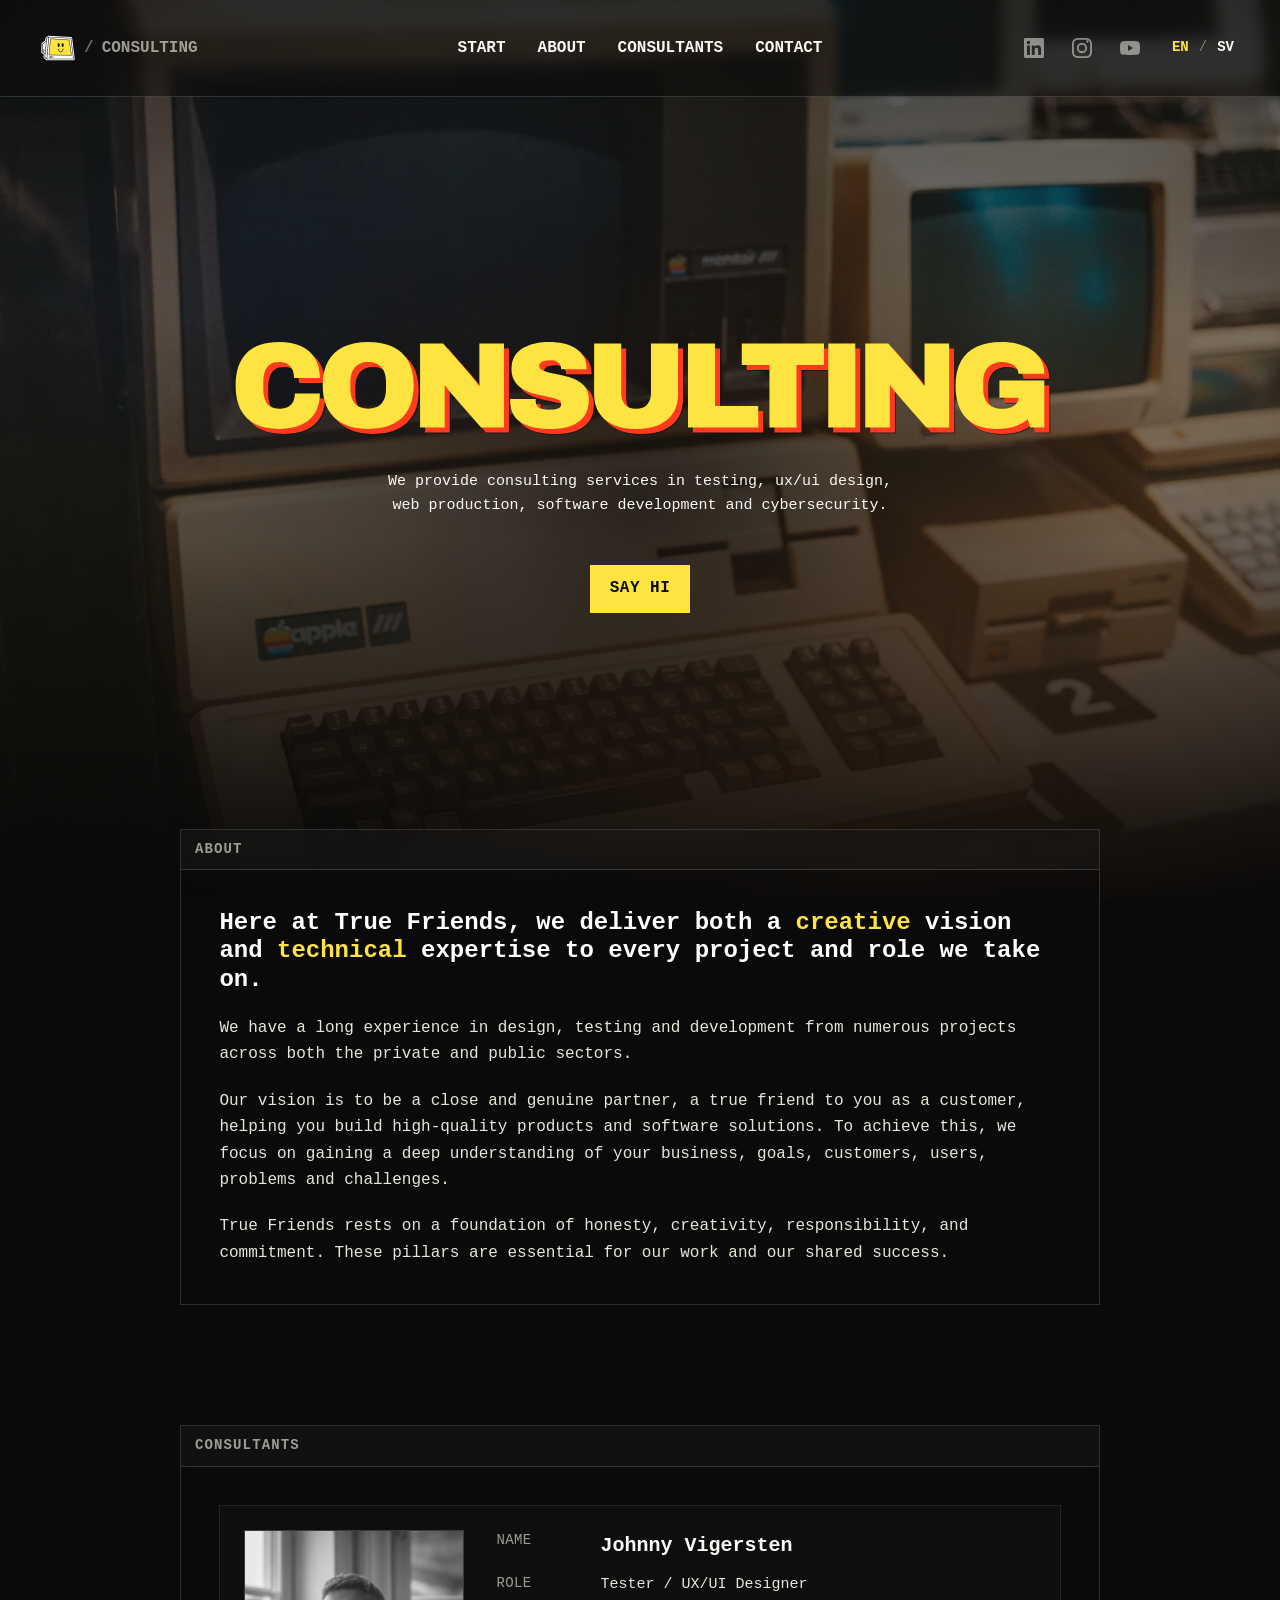
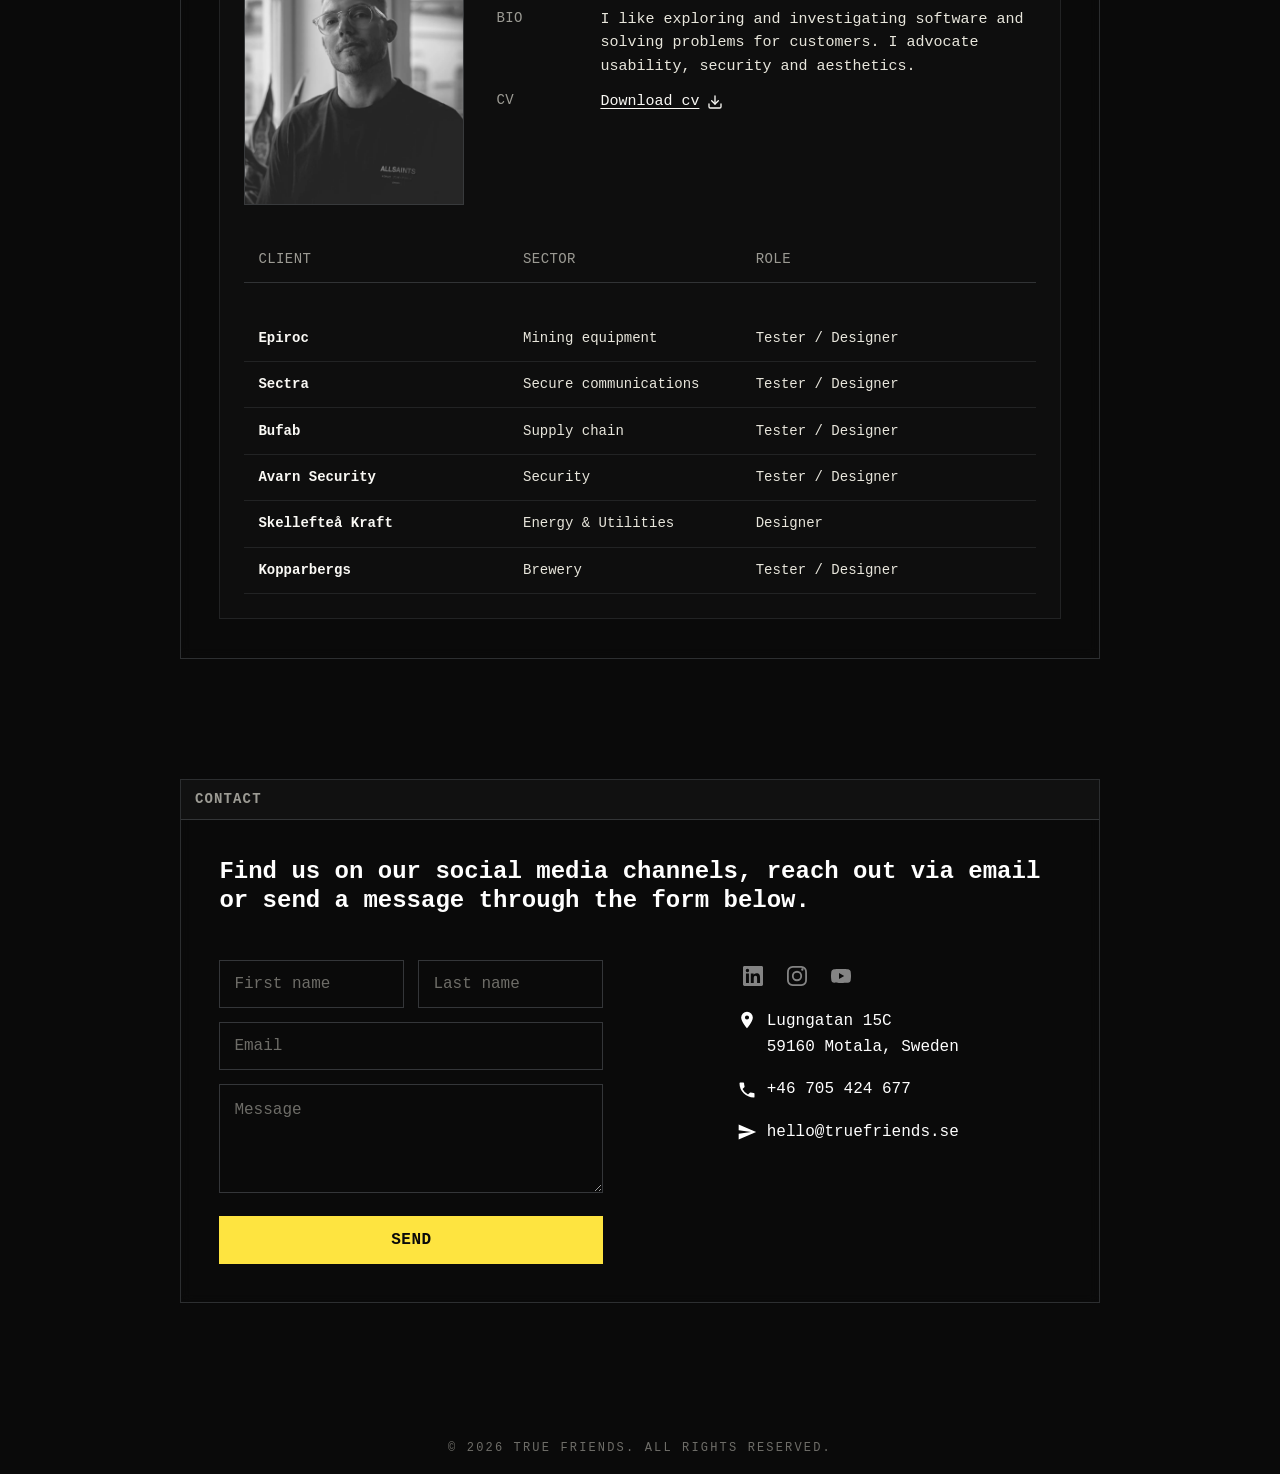
==== commit cea7f300: "updated consultand card" ====
--- a/index.html
+++ b/index.html
@@ -53,13 +53,11 @@
         <nav class="nav__links" aria-label="Primary" data-i18n-aria-label="aria.primary">
             <a class="nav__link" href="#top" data-i18n="nav.start">Start</a>
             <a class="nav__link" href="#about" data-i18n="nav.about">About</a>
-            <a class="nav__link" href="#services" data-i18n="nav.services">Services</a>
             <a class="nav__link" href="#team" data-i18n="nav.team">Consultants</a>
             <a class="nav__link" href="#contact" data-i18n="nav.contact">Contact</a>
         </nav>
 
         <div class="nav__right">
-            <a class="nav__era" href="https://truefriends.se/1996/"><span data-i18n="era.classic">TF 1996</span> <span class="nav__era-tail" data-i18n="era.classicTail">website</span></a>
 
             <div class="nav__socials" aria-label="Social links" data-i18n-aria-label="aria.socialLinks">
                 <a class="social" data-href="https://www.linkedin.com/" target="_blank" rel="noopener" aria-label="LinkedIn" aria-disabled="true">
@@ -89,7 +87,6 @@
     <div class="nav__drawer" id="mobile-drawer">
         <a class="nav__link" href="#top" data-i18n="nav.start">Start</a>
         <a class="nav__link" href="#about" data-i18n="nav.about">About</a>
-        <a class="nav__link" href="#services" data-i18n="nav.services">Services</a>
         <a class="nav__link" href="#team" data-i18n="nav.team">Consultants</a>
         <a class="nav__link" href="#contact" data-i18n="nav.contact">Contact</a>
         <div class="nav__langs nav__langs--drawer" role="group" aria-label="Switch language">
@@ -145,58 +142,6 @@
                     <p data-i18n="about.body1">We have a long experience in design, testing and development from numerous projects across both the private and public sectors.</p>
                     <p data-i18n="about.body2">Our vision is to be a close and genuine partner, a true friend to you as a customer, helping you build high-quality products and software solutions. To achieve this, we focus on gaining a deep understanding of your business, goals, customers, users, problems and challenges.</p>
                     <p data-i18n="about.body3">True Friends rests on a foundation of honesty, creativity, responsibility, and commitment. These pillars are essential for our work and our shared success.</p>
-                    </div>
-                </div>
-            </div>
-        </div>
-    </section>
-
-    <section class="section" id="services" aria-labelledby="services-label">
-        <div class="container">
-            <div class="section__terminal">
-                <div class="section__terminal-chrome">
-                    <span class="section__terminal-title" id="services-label" data-i18n="services.label">Services</span>
-                </div>
-                <div class="section__terminal-body">
-                    <div class="section__body">
-                    <ul class="service-list" role="list">
-                        <li>
-                            <details class="service-line">
-                                <summary class="service-line__summary">
-                                    <img class="service-line__icon" src="img/icons/testing.svg" alt="" width="32" height="32">
-                                    <span class="service-line__name" data-i18n="services.items.testing.name">Testing</span>
-                                    <span class="service-line__toggle" aria-hidden="true"></span>
-                                </summary>
-                                <div class="service-line__body">
-                                    <p data-i18n="services.items.testing.body">When testing we like to be involved as early as possible to help identify risks and potential problems long before any code is written. By working both proactively and reactively we can increase our chances of eliminating late and costly problems. We explore, investigate, experiment, and verify the software/product based on requirements, risks and experience to uncover and deliver as much valuable information as possible. We also lead the testing in teams and coach how to approach a quality first mindset.</p>
-                                </div>
-                            </details>
-                        </li>
-                        <li>
-                            <details class="service-line">
-                                <summary class="service-line__summary">
-                                    <img class="service-line__icon" src="img/icons/ux-design.svg" alt="" width="32" height="32">
-                                    <span class="service-line__name" data-i18n="services.items.uxDesign.name">UX Design</span>
-                                    <span class="service-line__toggle" aria-hidden="true"></span>
-                                </summary>
-                                <div class="service-line__body">
-                                    <p data-i18n="services.items.uxDesign.body">By applying a design thinking process, we put ourselves in the environment of your users to understand the root problem. Together with you and your users, we work iteratively with research, wireframes, prototypes, and interface design to create a solution that solves the problems we set out to solve and that are user friendly and accessible.</p>
-                                </div>
-                            </details>
-                        </li>
-                        <li>
-                            <details class="service-line">
-                                <summary class="service-line__summary">
-                                    <img class="service-line__icon" src="img/icons/ui-design.svg" alt="" width="32" height="32">
-                                    <span class="service-line__name" data-i18n="services.items.uiDesign.name">UI Design</span>
-                                    <span class="service-line__toggle" aria-hidden="true"></span>
-                                </summary>
-                                <div class="service-line__body">
-                                    <p data-i18n="services.items.uiDesign.body">Using visual design principles, we design interfaces for systems, websites, and mobile applications that are not only visually appealing but also functional from both a usability and accessibility perspective. We always base our work on WCAG and user feedback to ensure inclusive interfaces.</p>
-                                </div>
-                            </details>
-                        </li>
-                    </ul>
                     </div>
                 </div>
             </div>
@@ -238,12 +183,6 @@
                                         <dd class="consultant-card__val" data-i18n="team.members.johnny.bio">I like exploring and investigating software and solving problems for customers. I advocate usability, security and aesthetics.</dd>
                                     </div>
                                     <div class="consultant-card__row">
-                                        <dt class="consultant-card__key">refs</dt>
-                                        <dd class="consultant-card__val">
-                                            <a class="consultant-card__ref" href="reference-cases/johnny-vigersten/epiroc.html">Epiroc</a><span class="consultant-card__ref-sep" aria-hidden="true"> · </span><a class="consultant-card__ref" href="reference-cases/johnny-vigersten/bufab.html">BUFAB</a><span class="consultant-card__ref-sep" aria-hidden="true"> · </span><a class="consultant-card__ref" href="reference-cases/johnny-vigersten/avarn.html">Avarn</a><span class="consultant-card__ref-sep" aria-hidden="true"> · </span><a class="consultant-card__ref" href="reference-cases/johnny-vigersten/kopparbergs-brewery.html">Kopparbergs</a><span class="consultant-card__ref-sep" aria-hidden="true"> · </span><a class="consultant-card__ref" href="reference-cases/johnny-vigersten/ske-kraft.html">Skellefteå Kraft</a><span class="consultant-card__ref-sep" aria-hidden="true"> · </span><a class="consultant-card__ref" href="reference-cases/johnny-vigersten/sectra.html">Sectra</a>
-                                        </dd>
-                                    </div>
-                                    <div class="consultant-card__row">
                                         <dt class="consultant-card__key">cv</dt>
                                         <dd class="consultant-card__val">
                                             <a class="consultant-card__cv" href="cv/johnny-vigersten-cv-EN.pdf" data-i18n-href="team.members.johnny.cvHref" target="_blank" rel="noopener" download>
@@ -257,6 +196,62 @@
                                         </dd>
                                     </div>
                                 </dl>
+
+                                <!-- The reference cases, as a table. The columns
+                                     label the values for looking; each row is one
+                                     link whose accessible name reads "Epiroc,
+                                     Mining, Design lead and Test". Headers are
+                                     aria-hidden so a screen reader doesn't
+                                     announce nine cells. -->
+                                <div class="consultant-card__table-head" aria-hidden="true">
+                                    <span data-i18n="work.cols.client">client</span>
+                                    <span data-i18n="work.cols.sector">sector</span>
+                                    <span data-i18n="work.cols.role">role</span>
+                                </div>
+                                <ul class="consultant-card__table" role="list">
+                                    <li>
+                                        <a class="consultant-card__table-row" href="reference-cases/johnny-vigersten/epiroc.html">
+                                            <span class="consultant-card__table-client">Epiroc</span>
+                                            <span class="consultant-card__table-sector" data-i18n="work.cases.epiroc.sector">Mining</span>
+                                            <span class="consultant-card__table-role" data-i18n="work.cases.epiroc.role">Design lead · Test</span>
+                                        </a>
+                                    </li>
+                                    <li>
+                                        <a class="consultant-card__table-row" href="reference-cases/johnny-vigersten/sectra.html">
+                                            <span class="consultant-card__table-client">Sectra</span>
+                                            <span class="consultant-card__table-sector" data-i18n="work.cases.sectra.sector">Secure comms</span>
+                                            <span class="consultant-card__table-role" data-i18n="work.cases.sectra.role">Design · Test</span>
+                                        </a>
+                                    </li>
+                                    <li>
+                                        <a class="consultant-card__table-row" href="reference-cases/johnny-vigersten/bufab.html">
+                                            <span class="consultant-card__table-client">Bufab</span>
+                                            <span class="consultant-card__table-sector" data-i18n="work.cases.bufab.sector">Distribution</span>
+                                            <span class="consultant-card__table-role" data-i18n="work.cases.bufab.role">UX · UI · Test</span>
+                                        </a>
+                                    </li>
+                                    <li>
+                                        <a class="consultant-card__table-row" href="reference-cases/johnny-vigersten/avarn.html">
+                                            <span class="consultant-card__table-client">Avarn Security</span>
+                                            <span class="consultant-card__table-sector" data-i18n="work.cases.avarn.sector">Security</span>
+                                            <span class="consultant-card__table-role" data-i18n="work.cases.avarn.role">UX · UI · Test</span>
+                                        </a>
+                                    </li>
+                                    <li>
+                                        <a class="consultant-card__table-row" href="reference-cases/johnny-vigersten/ske-kraft.html">
+                                            <span class="consultant-card__table-client">Skellefteå Kraft</span>
+                                            <span class="consultant-card__table-sector" data-i18n="work.cases.skeKraft.sector">Energy</span>
+                                            <span class="consultant-card__table-role" data-i18n="work.cases.skeKraft.role">UX · UI</span>
+                                        </a>
+                                    </li>
+                                    <li>
+                                        <a class="consultant-card__table-row" href="reference-cases/johnny-vigersten/kopparbergs-brewery.html">
+                                            <span class="consultant-card__table-client">Kopparbergs</span>
+                                            <span class="consultant-card__table-sector" data-i18n="work.cases.kopparbergs.sector">Brewing</span>
+                                            <span class="consultant-card__table-role" data-i18n="work.cases.kopparbergs.role">UI · Test</span>
+                                        </a>
+                                    </li>
+                                </ul>
                             </article>
                         </li>
                     </ul>
--- a/css/components.css
+++ b/css/components.css
@@ -447,13 +447,6 @@
   gap: 12px;
 }
 
-/* Supplementary note shown beneath the services list. */
-.services__note {
-  margin-top: 0.5rem;
-  font-size: var(--fs-small);
-  color: var(--color-text-muted);
-}
-
 /* ---------- Footer ---------- */
 .site-footer {
   margin-top: 0;
@@ -789,48 +782,3 @@
 .back-to-top:hover { background: var(--color-cream); }
 
 .back-to-top svg { width: 22px; height: 22px; }
-
-/* ---------------------------------------------------------------------------
- * TF Classic
- *
- * A second copy of this site, built as a 1996 web browser, lives under
- * /1996/. The way in is one chip at the head of the right-hand nav group —
- * the first thing in that cluster, so it reads as an invitation rather than
- * as another utility toggle.
- *
- * Unlike the socials and the language switcher it stays visible at every
- * width, because on the landing page there is no drawer to hide it in. What
- * gives way on a narrow screen is the second word.
- * ------------------------------------------------------------------------ */
-
-.nav__era {
-  display: inline-flex;
-  align-items: center;
-  gap: 0.3em;
-  flex: none;
-  padding: 0.3rem 0.6rem;
-  font-family: var(--font-display);
-  font-size: var(--fs-caption);
-  font-weight: 700;
-  letter-spacing: var(--tracking-label);
-  text-transform: uppercase;
-  white-space: nowrap;
-  color: var(--color-nav-fg);
-  text-decoration: none;
-  border: 1px solid var(--color-border);
-  transition:
-    color var(--duration-fast) var(--ease-out),
-    border-color var(--duration-fast) var(--ease-out),
-    background-color var(--duration-fast) var(--ease-out);
-}
-.nav__era:hover,
-.nav__era:focus-visible {
-  color: var(--color-accent-ink);
-  background: var(--color-accent);
-  border-color: var(--color-accent);
-}
-
-@media (max-width: 599px) {
-  .nav__era-tail { display: none; }
-  .nav__era { padding: 0.28rem 0.5rem; }
-}
--- a/css/layout.css
+++ b/css/layout.css
@@ -295,7 +295,7 @@
    so they read as links, accent yellow on hover / focus. `.btn` is excluded so
    buttons keep their own treatment. Listed selector by selector rather than
    applied to the whole body so structured list/row links (.email-row,
-   .consultant-card__ref, etc.) aren't double-underlined. */
+   .consultant-card__table-row, etc.) aren't double-underlined. */
 .section__body p a:not(.btn),
 .section__figure-caption a:not(.btn) {
   text-decoration: underline;
@@ -485,78 +485,6 @@
 
 .gallery-listing .gallery__tile::after { content: none; }
 
-/* ---------- Service list (package-list style) ----------
-   Each service renders as an expandable row: `[+] name  brief-summary`.
-   Clicking the row swaps [+] for [-] and reveals the longer body copy
-   beneath, aligned to the name column. Uses native <details>/<summary>
-   so no JS. */
-.service-list {
-  display: flex;
-  flex-direction: column;
-  gap: 0;
-  margin: 0;
-  padding: 0;
-  list-style: none;
-}
-
-.service-list > li + li {
-  border-top: 1px solid var(--color-border);
-}
-
-.service-line {
-  font-family: var(--font-body);
-  font-size: clamp(0.9375rem, 1.1vw, 1.0625rem);
-  line-height: 1.5;
-  color: var(--color-text);
-}
-
-.service-line__summary {
-  display: grid;
-  grid-template-columns: 24px 1fr auto;
-  align-items: center;
-  gap: 0.75rem;
-  padding: 1.25rem 0.25rem;
-  cursor: pointer;
-  list-style: none;
-  transition: background-color var(--duration-fast) var(--ease-out);
-}
-
-.service-line__summary::-webkit-details-marker { display: none; }
-.service-line__summary::marker { content: ""; }
-
-.service-line__summary:hover {
-  background: var(--color-glass-highlight);
-}
-
-.service-line__icon {
-  width: 24px;
-  height: 24px;
-  display: block;
-}
-
-.service-line__name {
-  color: var(--color-cream);
-  font-weight: 700;
-  font-size: 24px;
-  line-height: var(--lh-snug);
-}
-
-.service-line__toggle {
-  justify-self: end;
-  color: var(--color-accent);
-  font-weight: 700;
-}
-
-.service-line__toggle::before { content: "[+]"; }
-.service-line[open] > .service-line__summary .service-line__toggle::before { content: "[-]"; }
-
-.service-line__body {
-  padding: 0.25rem 0.25rem 1rem calc(24px + 0.75rem + 0.25rem);
-  color: var(--color-text);
-}
-
-.service-line__body > p { margin: 0; }
-
 /* ---------- Consultant card (portrait + key/value profile) ----------
    Photo left, dl-style metadata right. Keys in accent yellow, values in
    cream. Reads like `id` / `whoami` output next to the portrait. */
@@ -623,9 +551,10 @@
 }
 
 .consultant-card__key {
-  color: var(--color-accent);
-  font-weight: 700;
-  letter-spacing: 0.02em;
+  font-size: var(--fs-small);
+  color: var(--color-text-muted);
+  letter-spacing: var(--tracking-label);
+  text-transform: uppercase;
 }
 
 .consultant-card__val {
@@ -639,30 +568,88 @@
   font-size: 1.25rem;
 }
 
-.consultant-card__ref {
+/* Reference cases, as a table in the consultant card. The whole row is a
+   link; hover and focus invert it the way a selected line inverts in a
+   system file manager. A list of links laid out as a grid rather than a
+   <table>, so a screen reader hears one link per case ("Epiroc, Mining,
+   Design lead and Test") instead of nine cells. */
+.consultant-card__table-head,
+.consultant-card__table-row {
+  display: grid;
+  grid-template-columns: minmax(0, 1.15fr) minmax(0, 1fr) minmax(0, 1.25fr);
+  gap: clamp(0.5rem, 2vw, 1.25rem);
+  align-items: baseline;
+  padding: 0.7rem 0.875rem;
+}
+
+/* Headers are decoration for sighted readers: each row link already
+   carries the accessible name, so they are aria-hidden. */
+.consultant-card__table-head {
+  font-size: var(--fs-small);
+  letter-spacing: var(--tracking-label);
+  text-transform: uppercase;
+  color: var(--color-text-muted);
+  border-bottom: 1px solid var(--color-border);
+}
+
+.consultant-card__table {
+  margin: 0;
+  padding: 0;
+  list-style: none;
+}
+
+/* The card is a two-column grid at wide widths (portrait + info). Both the
+   header and the table must span the full width, below the portrait row —
+   without this, auto-placement drops the header into the narrow portrait
+   column, beside the table instead of above it. */
+.consultant-card__table-head,
+.consultant-card__table {
+  grid-column: 1 / -1;
+}
+
+.consultant-card__table-row {
+  font-size: var(--fs-small);
+  color: var(--color-text);
+  text-decoration: none;
+  border-bottom: 1px solid var(--color-border-subtle);
+  transition: background-color var(--duration-fast) var(--ease-out),
+              color var(--duration-fast) var(--ease-out);
+}
+
+.consultant-card__table-client {
+  font-weight: 700;
   color: var(--color-cream);
-  text-decoration: underline;
-  text-underline-offset: 3px;
-  transition: color var(--duration-base) var(--ease-out);
-}
-
-.consultant-card__ref:not([aria-disabled="true"]):hover,
-.consultant-card__ref:not([aria-disabled="true"]):focus-visible {
-  color: var(--color-accent);
-}
-
-/* Reference cases are disabled until the case pages are finished — the client
-   names stay readable, but drop the underline so they don't read as links. */
-.consultant-card__ref[aria-disabled="true"] {
-  opacity: 0.5;
-  cursor: not-allowed;
-  text-decoration: none;
-}
-
-.consultant-card__ref-sep {
-  color: var(--color-text-subtle);
-  margin: 0 0.15rem;
-  user-select: none;
+}
+
+/* Selection. Every descendant colour is restated: cream and muted are
+   unreadable on yellow, so the whole row goes to ink together. */
+.consultant-card__table-row:hover,
+.consultant-card__table-row:focus-visible {
+  background: var(--color-accent);
+}
+
+.consultant-card__table-row:hover :is(.consultant-card__table-client, .consultant-card__table-sector, .consultant-card__table-role),
+.consultant-card__table-row:focus-visible :is(.consultant-card__table-client, .consultant-card__table-sector, .consultant-card__table-role) {
+  color: var(--color-accent-ink);
+}
+
+/* The inversion alone is a colour-only cue. The inset rule is the actual
+   focus indicator and reads as a selection rectangle. */
+.consultant-card__table-row:focus-visible {
+  outline: 2px solid var(--color-accent-ink);
+  outline-offset: -4px;
+}
+
+/* Under 600px three columns cannot be read. The row stacks: client as the
+   line that carries the weight, sector and role beneath it. */
+@media (max-width: 600px) {
+  .consultant-card__table-head { display: none; }
+
+  .consultant-card__table-row {
+    grid-template-columns: minmax(0, 1fr);
+    gap: 0.15rem;
+    padding: 0.8rem 0.875rem;
+  }
 }
 
 /* CV link — hyperlink treatment with a leading download-arrow icon so the
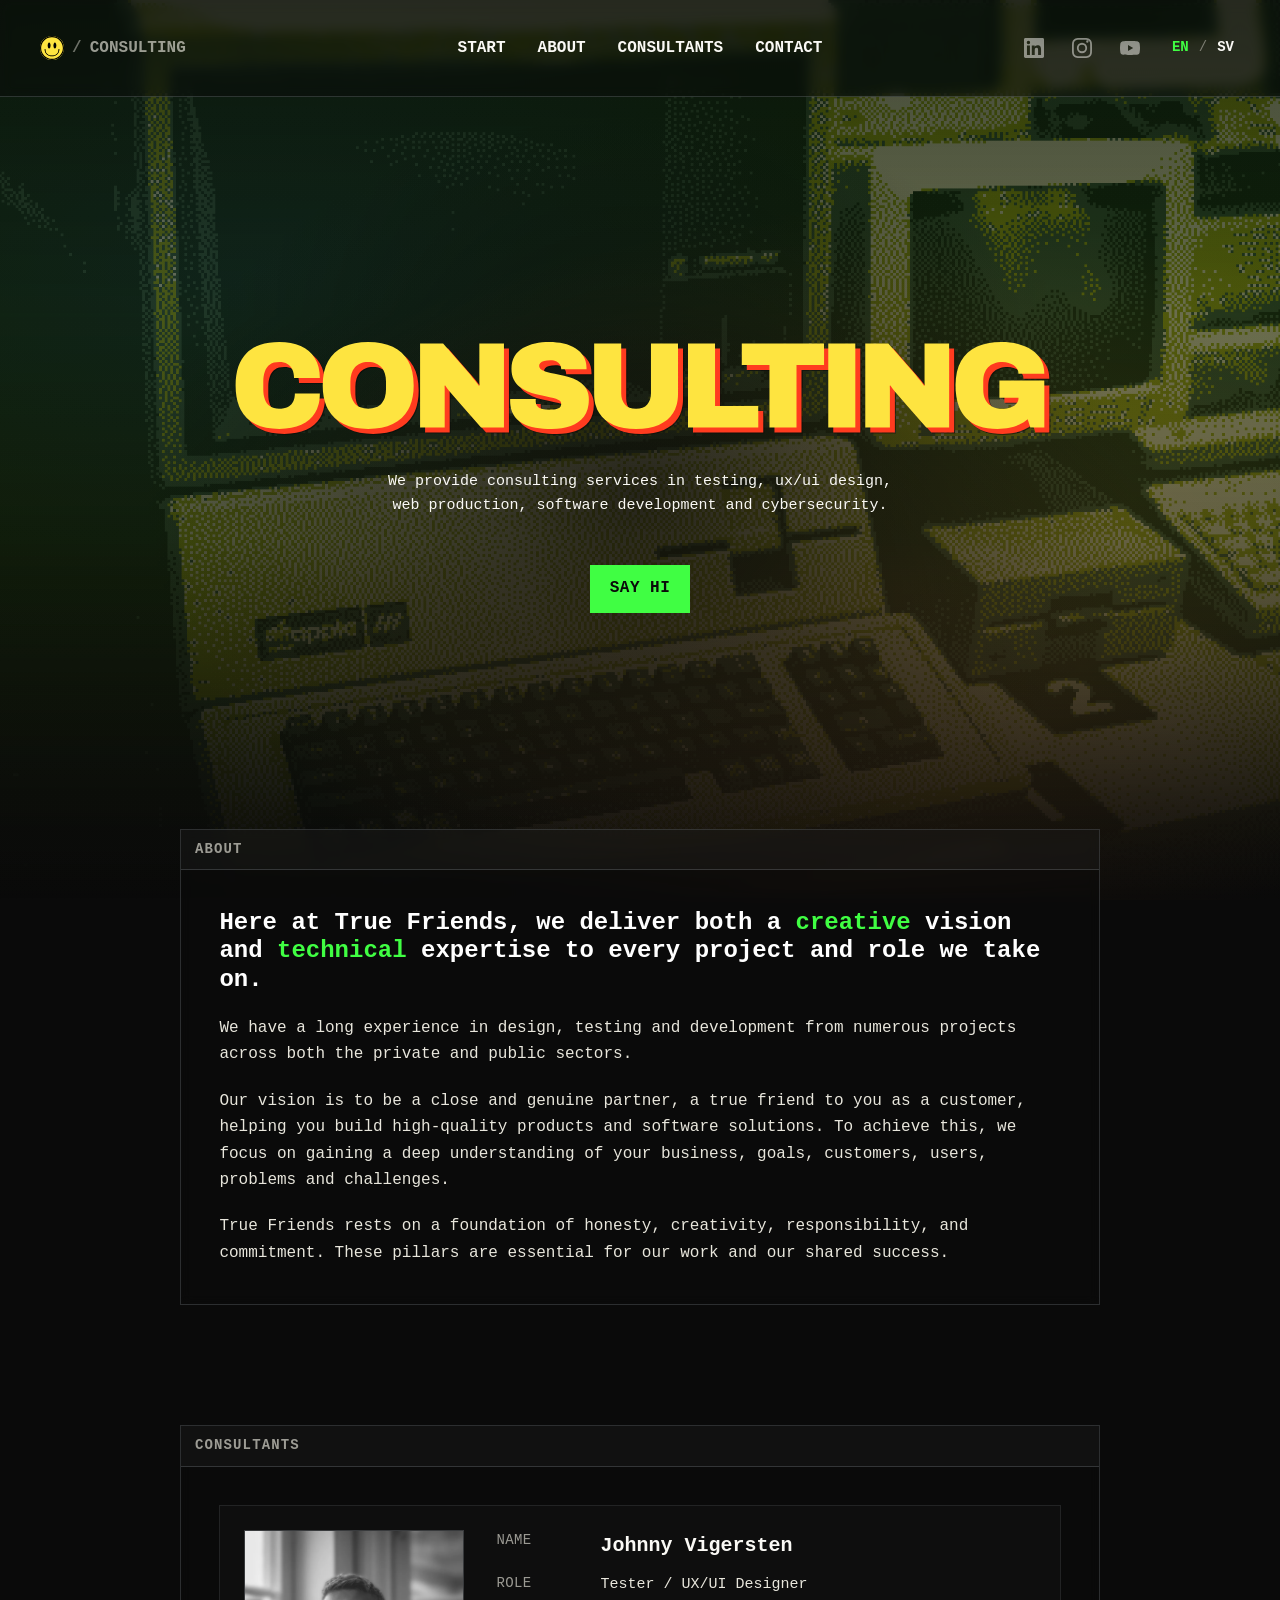
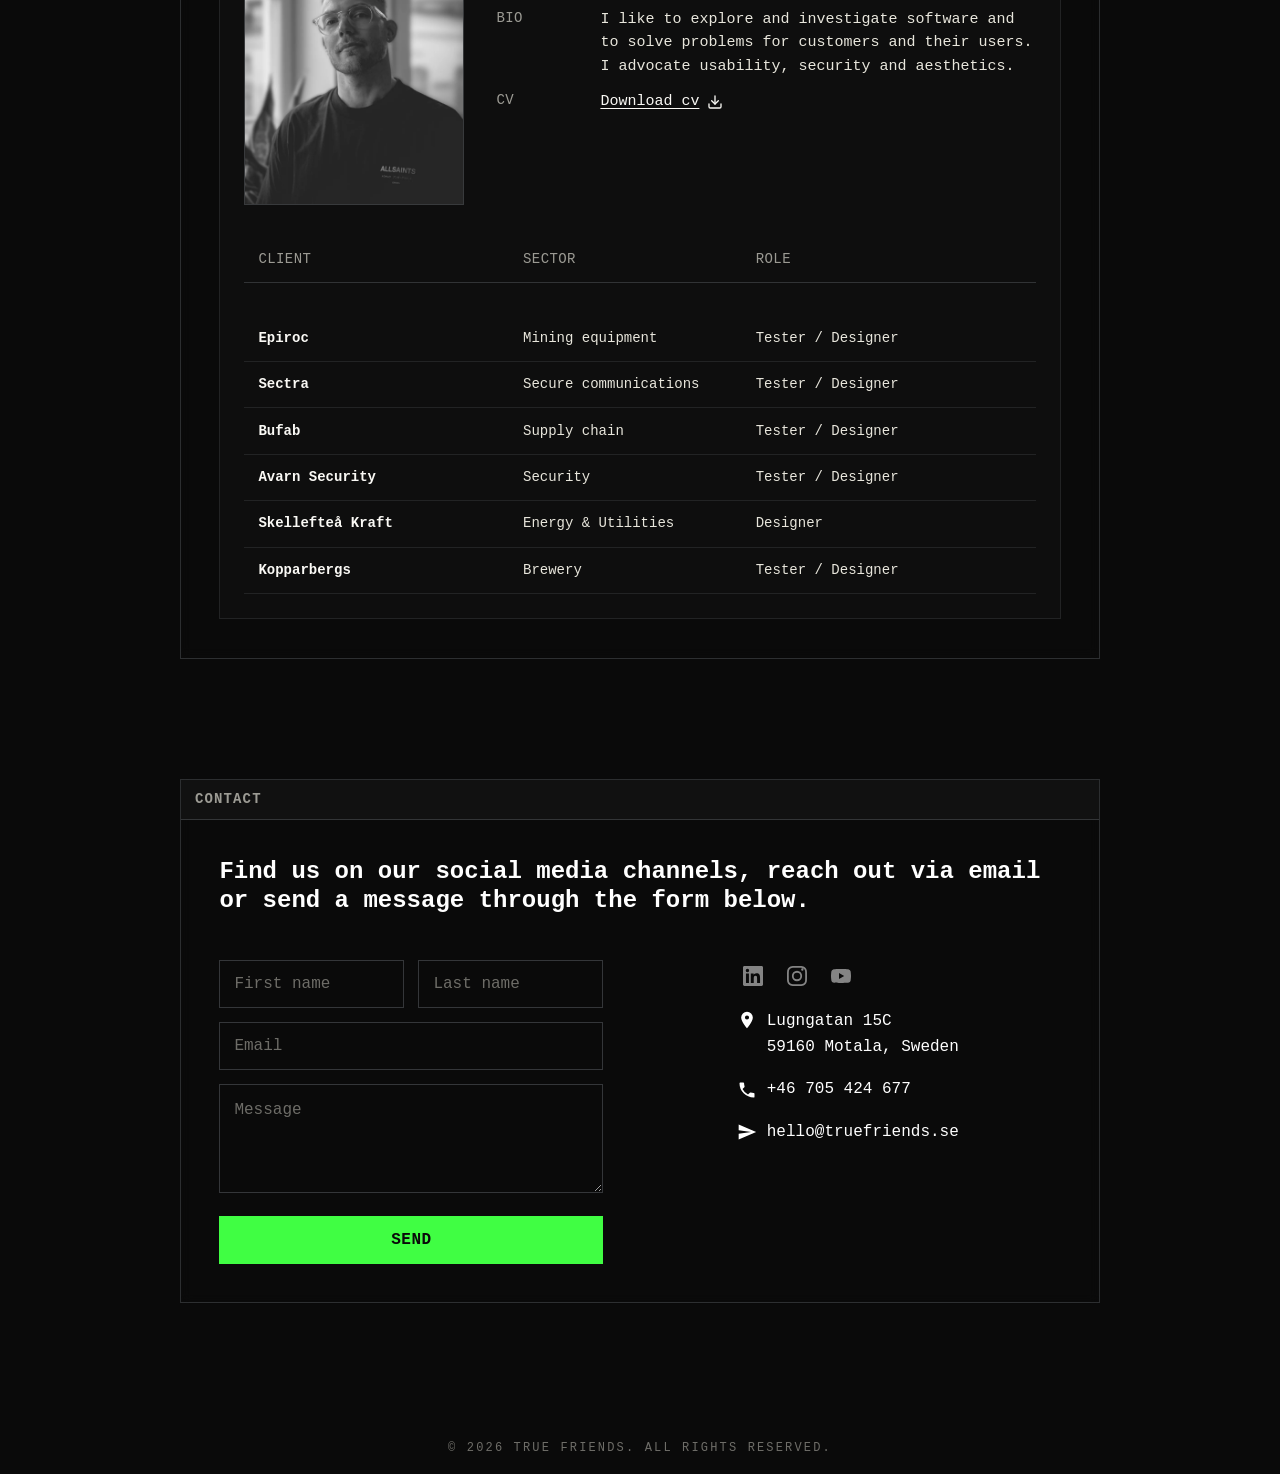
==== commit 0bddc2ee: "updated favicon" ====
--- a/index.html
+++ b/index.html
@@ -11,7 +11,7 @@
     <meta name="referrer" content="strict-origin-when-cross-origin">
     <meta name="robots" content="index,follow">
 
-    <link rel="icon" type="image/svg+xml" href="img/tf-pc-favicon.svg">
+    <link rel="icon" type="image/svg+xml" href="img/favicon.svg">
 
     <link rel="preconnect" href="https://fonts.googleapis.com">
     <link rel="preconnect" href="https://fonts.gstatic.com" crossorigin>
@@ -41,9 +41,9 @@
     <div class="nav__inner">
         <div class="nav__crumbs">
             <a href="https://truefriends.se/" class="nav__brand" aria-label="True Friends home" data-i18n-aria-label="aria.home">
-                <img class="nav__brand-logo" src="img/tf-pc-logo-transparent.svg" alt=""
+                <img class="nav__brand-logo" src="img/studio-navbar-smiley-noborder.svg" alt=""
                      width="1955" height="1491" decoding="async">
-                <img class="nav__brand-logo nav__brand-logo--hover" src="img/tf-pc-logo-yellow-transparent.svg" alt=""
+                <img class="nav__brand-logo nav__brand-logo--hover" src="img/studio-navbar-smiley-back-noborder.svg" alt=""
                      width="1955" height="1491" decoding="async" aria-hidden="true">
             </a>
             <span class="nav__crumb-sep" aria-hidden="true">/</span>
--- a/css/tokens.css
+++ b/css/tokens.css
@@ -1,7 +1,11 @@
 /*
  * True Friends — Design Tokens
  * Source of truth for colors, typography, spacing, radii, motion.
- * Derived from True Friend Website File in Figma + brand logo (#FEE440).
+ * Derived from True Friend Website File in Figma + brand logo (#40FE43).
+ *
+ * The accent is green here and yellow in the landing and studio repos — see
+ * brand/README.md. The drawn logo assets are still yellow on every site; only
+ * the tokens diverge.
  */
 
 :root {
@@ -22,16 +26,20 @@
 
   --color-cream: #faf9f5;
   --color-nav-fg: var(--color-cream);
-  --color-nav-fg-hover: #fee440;
+  --color-nav-fg-hover: #40fe43;
 
-  --color-accent: #fee440;
-  /* Flame red — the one hot note against the yellow/black ground. Rare by
+  --color-accent: #40fe43;
+  /* Flame red — the one hot note against the green/black ground. Rare by
      design: button press, the stamped sticker, nothing else. */
   --color-flame: #ff3b1f;
-  --color-accent-pressed: #e6cf3a;
+  --color-accent-pressed: #3cef3f;
   --color-accent-ink: #0a0a0a;
+  /* The accent at 4% — the tint under a focused form field. Was a literal
+     rgba() in components.css; a token keeps the next accent change to one
+     file. */
+  --color-accent-wash: rgba(64, 254, 67, 0.04);
 
-  --color-focus-ring: #fee440;
+  --color-focus-ring: #40fe43;
 
   /* Frosted-glass surface used for the nav and the section chrome boxes
      — a semi-transparent dark tint under a subtle warm-white
--- a/css/components.css
+++ b/css/components.css
@@ -216,34 +216,47 @@
   .nav__inner { height: 96px; }
 }
 
-/* Holds the two stacked wordmark images and no text, so it carries no type
+/* Holds the two stacked smiley images and no text, so it carries no type
    properties — those were left from when the brand was the words "True
    Friends", and `color` lost its last consumer when the hover became an
-   opacity swap between two files. */
+   opacity swap between two files.
+
+   justify-items keeps each image at its own width. The pair are drawn to
+   match, but their viewBoxes differ by a unit — 297x298 against 298x298 —
+   so the default stretch would widen the narrower one to the column and
+   skew it. Centring lets both hold their true ratio. */
 .nav__brand {
   display: inline-grid;
   align-items: center;
-}
-
-/* Two copies of the mark stacked in the same grid cell: white
-   underneath, yellow on top at zero opacity. Hover fades the yellow in,
-   and because both are the identical artwork it lands exactly over the
-   white, with no fade — the swap is instant. No colour maths, no mask,
-   no filter either: CSS cannot recolour the
+  justify-items: center;
+}
+
+/* Two copies of the mark stacked in the same grid cell: the resting smiley
+   underneath, the winking one on top at zero opacity. Hover fades the top
+   one in, and because the pair are drawn to the same ink box — measured at
+   297.95 and 297.86 units tall, 0.03% apart — it lands squarely over the one
+   beneath, so the swap reads as instant. They are two drawings rather than
+   two colourways: both fill the accent yellow, so this is not a recolour.
+
+   No colour maths, no mask, no filter either: CSS cannot recolour the
    fills inside an <img>, and masking the SVG failed because its root is
    width="100%" height="100%", so it carries no intrinsic size. Two files
    sidesteps all of it. */
 .nav__brand:hover .nav__brand-logo--hover { opacity: 1; }
 
 /* Sized by height, so the nav row stays put whatever the artwork's ratio.
-   The viewBox is cropped to the ink, so this height IS the glyph height —
-   no clear space to discount. The numbers are the uncropped 26/3.4/34
-   scaled by 1174.876/1451, the fraction of the old box that was actually
-   inked, so the mark renders at the size it did before the crop. */
+   The viewBox is cropped to the ink, so this height very nearly IS the
+   glyph height — 297.95 of 298 units, leaving no clear space to discount.
+
+   The numbers are the previous clamp (21/2.75/27.5) scaled by 0.877189.
+   The old wordmark inked 1307.67 of its 1491-unit box, so at the old clamp
+   it drew 87.70% of the height it was handed, while this artwork inks
+   99.98% of its own. One fraction divided by the other is what holds the
+   smiley the same size on screen as the mark it replaced. */
 .nav__brand-logo {
   grid-area: 1 / 1;
   display: block;
-  height: clamp(21px, 2.75vw, 27.5px);
+  height: clamp(18.42px, 2.412vw, 24.12px);
   width: auto;
 }
 
--- a/css/layout.css
+++ b/css/layout.css
@@ -9,6 +9,11 @@
 }
 
 /* ---------- Hero ---------- */
+/* No --hero-photo-url on the base. Every page using `.hero` also uses a
+   modifier that sets one (.hero--consulting, .hero--<case>), and the old
+   base default pointed at the studio photo, which this repo does not have.
+   `.hero__photo` falls back to `none`, so a photo-less hero shows the
+   gradient rather than a 404. */
 .hero {
   position: relative;
   isolation: isolate;
@@ -19,7 +24,6 @@
   padding: 6rem var(--container-padding);
   overflow: hidden;
   text-align: left;
-  --hero-photo-url: url("../img/studio-hero-bg.webp");
 }
 
 .hero--consulting {
@@ -195,7 +199,9 @@
   min-height: 100vh;
   min-height: 100svh;
   isolation: isolate;
-  --hero-photo-url: url("../img/landing-page-hero.webp");
+  /* This block sets no --hero-photo-url. It used to point at
+     img/landing-page-hero.webp, which no page in this repo needs and which
+     does not exist here; the rest of the block is inert. */
 }
 body.landing main { flex: 1; display: flex; flex-direction: column; }
 body.landing .hero { flex: 1; align-items: center; }
@@ -292,7 +298,7 @@
 }
 
 /* Inline links inside body paragraphs and figure captions — underlined at rest
-   so they read as links, accent yellow on hover / focus. `.btn` is excluded so
+   so they read as links, accent green on hover / focus. `.btn` is excluded so
    buttons keep their own treatment. Listed selector by selector rather than
    applied to the whole body so structured list/row links (.email-row,
    .consultant-card__table-row, etc.) aren't double-underlined. */
@@ -486,7 +492,7 @@
 .gallery-listing .gallery__tile::after { content: none; }
 
 /* ---------- Consultant card (portrait + key/value profile) ----------
-   Photo left, dl-style metadata right. Keys in accent yellow, values in
+   Photo left, dl-style metadata right. Keys in accent green, values in
    cream. Reads like `id` / `whoami` output next to the portrait. */
 .consultant-list {
   display: grid;
@@ -622,7 +628,7 @@
 }
 
 /* Selection. Every descendant colour is restated: cream and muted are
-   unreadable on yellow, so the whole row goes to ink together. */
+   unreadable on the accent, so the whole row goes to ink together. */
 .consultant-card__table-row:hover,
 .consultant-card__table-row:focus-visible {
   background: var(--color-accent);
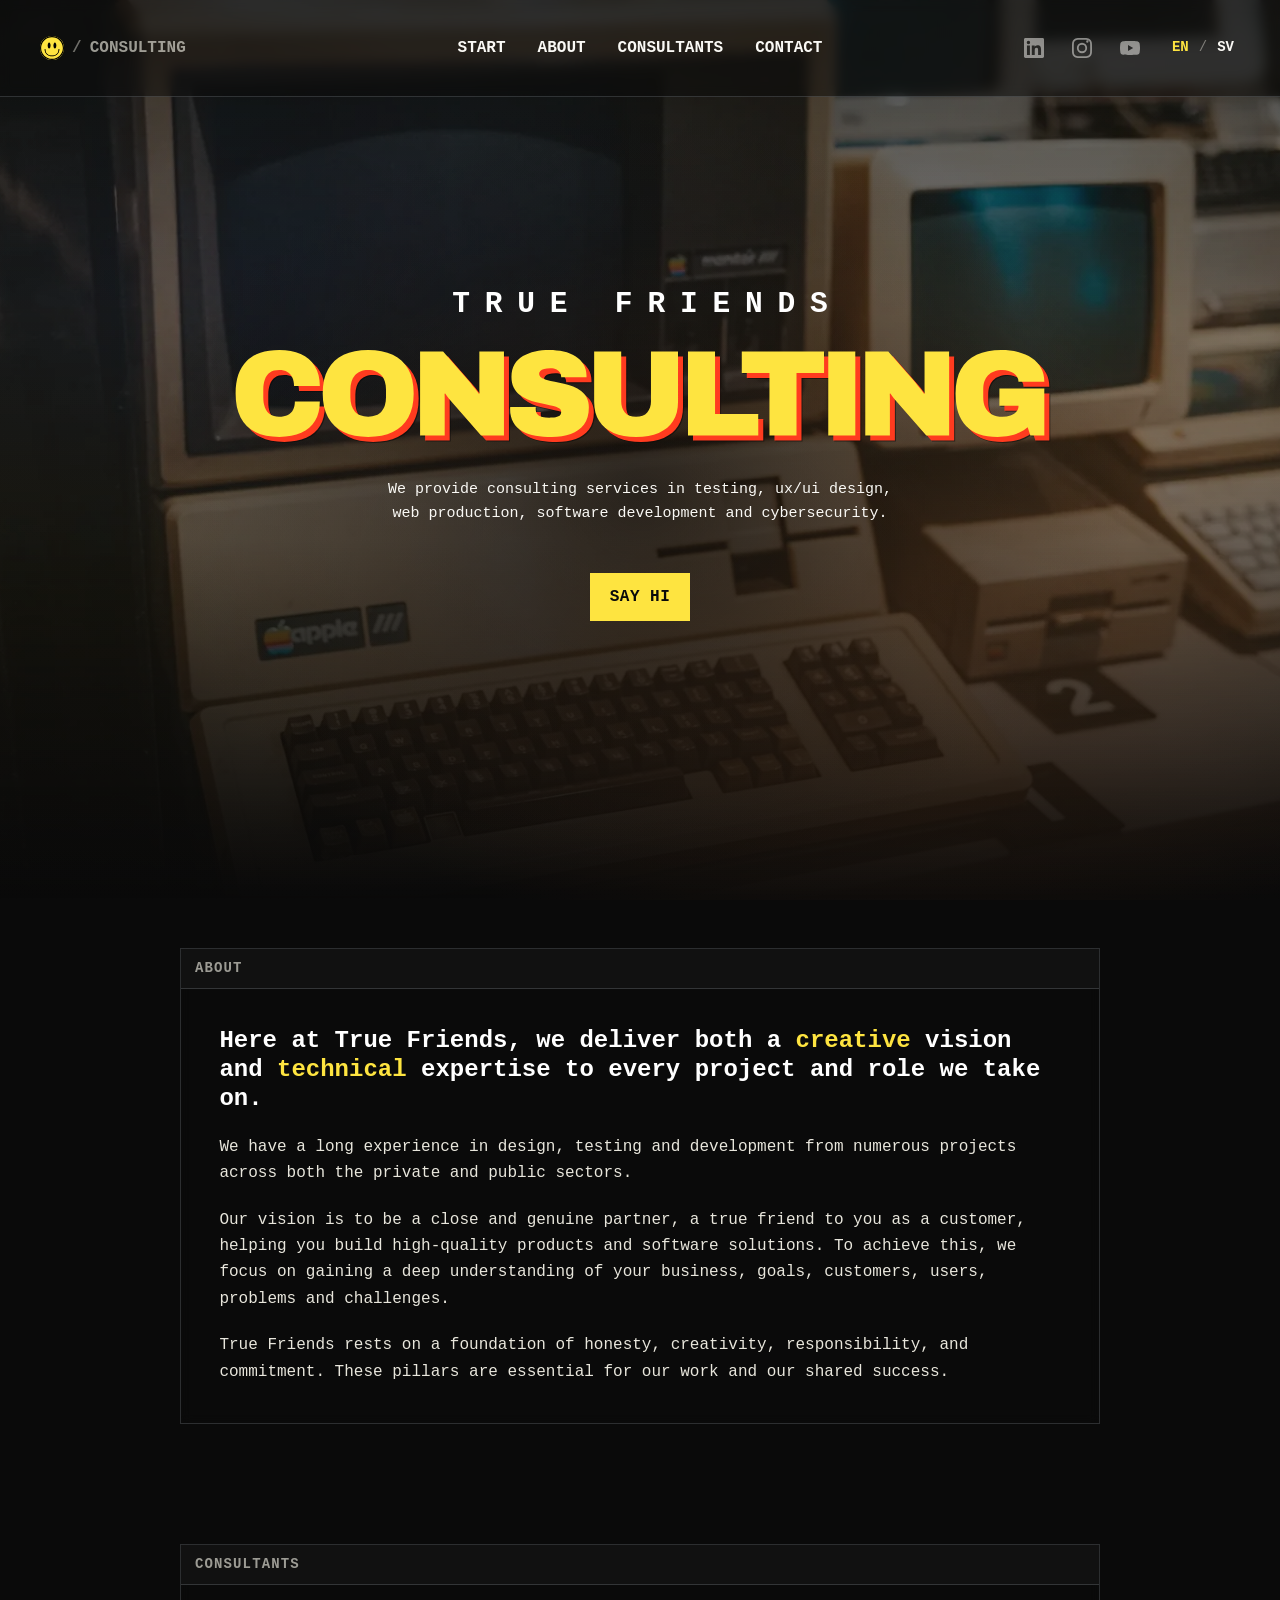
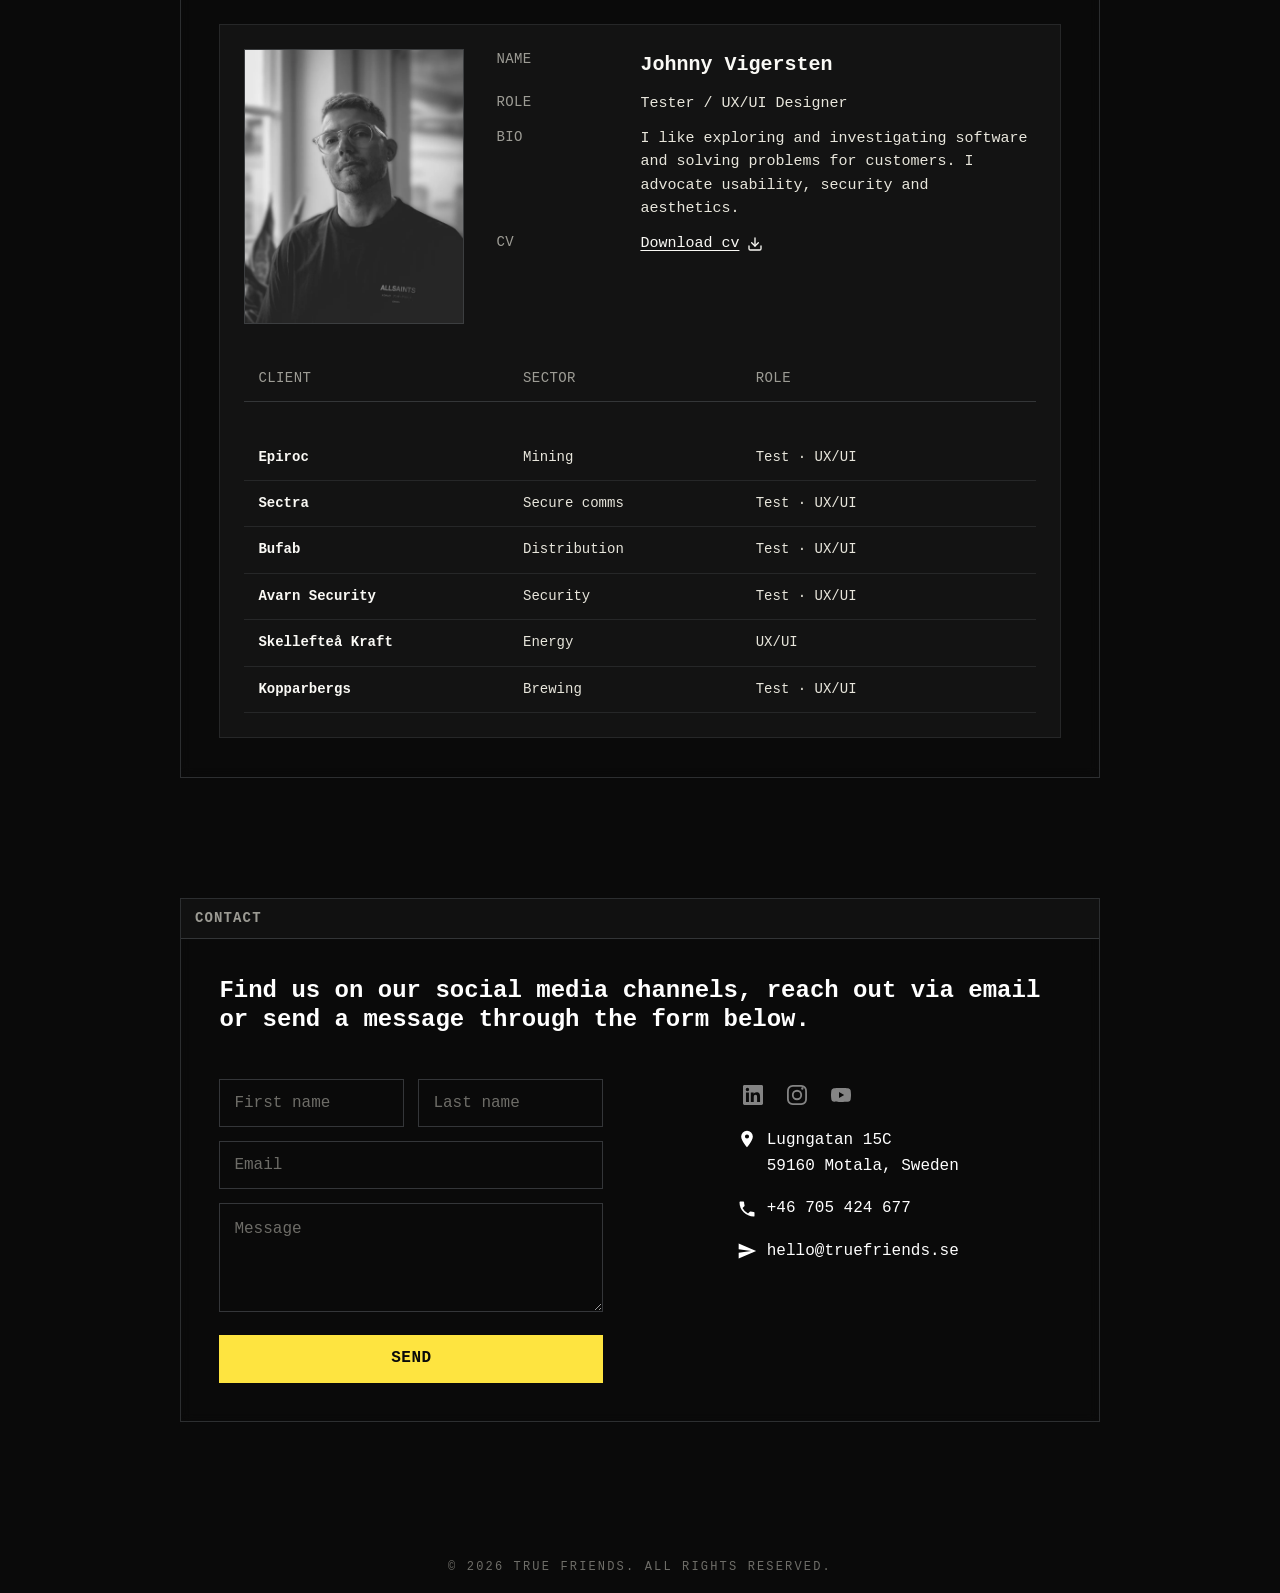
==== commit 8b59fc90: "Clean up the repo, cut what the site never used, and fix what it got wrong The site was split out of" ====
--- a/index.html
+++ b/index.html
@@ -7,28 +7,39 @@
     <title data-i18n="meta.titleConsulting">True Friends — Consulting</title>
     <meta name="description" content="True Friends is a creative and technical studio delivering visual design, user experience, testing and web development for ambitious projects." data-i18n-content="meta.description">
 
-    <meta http-equiv="Content-Security-Policy" content="default-src 'self'; style-src 'self' https://fonts.googleapis.com; font-src 'self' https://fonts.gstatic.com; script-src 'self'; connect-src 'self' https://formsubmit.co; img-src 'self' data:; form-action 'self' https://formsubmit.co; base-uri 'self'; object-src 'none';">
+    <meta http-equiv="Content-Security-Policy" content="default-src 'self'; style-src 'self' https://fonts.googleapis.com; font-src 'self' https://fonts.gstatic.com; script-src 'self'; connect-src 'self' https://formsubmit.co; img-src 'self' data:; form-action 'self' https://formsubmit.co; base-uri 'self'; object-src 'none'; frame-ancestors 'none';">
     <meta name="referrer" content="strict-origin-when-cross-origin">
     <meta name="robots" content="index,follow">
 
     <link rel="icon" type="image/svg+xml" href="img/favicon.svg">
+    <link rel="canonical" href="https://consulting.truefriends.se/">
+
+    <meta property="og:type" content="website">
+    <meta property="og:title" content="True Friends — Consulting" data-i18n-content="meta.titleConsulting">
+    <meta property="og:description" content="True Friends is a creative and technical studio delivering visual design, user experience, testing and web development for ambitious projects." data-i18n-content="meta.description">
+    <meta property="og:url" content="https://consulting.truefriends.se/">
+    <meta property="og:image" content="https://consulting.truefriends.se/img/og.jpg">
+    <meta property="og:image:width" content="1200">
+    <meta property="og:image:height" content="630">
+    <meta property="og:locale" content="en_SE">
+    <meta property="og:site_name" content="True Friends Consulting">
+    <meta name="twitter:card" content="summary_large_image">
+    <link rel="apple-touch-icon" href="img/apple-touch-icon.png">
 
     <link rel="preconnect" href="https://fonts.googleapis.com">
     <link rel="preconnect" href="https://fonts.gstatic.com" crossorigin>
     <link rel="stylesheet" href="https://fonts.googleapis.com/css2?family=JetBrains+Mono:wght@400;500;700;800&display=swap">
 
-    <link rel="stylesheet" href="css/tokens.css">
     <link rel="stylesheet" href="css/base.css">
-    <link rel="stylesheet" href="css/components.css?v=2">
-    <link rel="stylesheet" href="css/layout.css">
-    <!-- Blocking on purpose: decides before first paint whether the
-         English markup is about to be translated. See the file. -->
+    <link rel="stylesheet" href="css/consulting.css">
+    <!-- Blocking on purpose: decides before first paint whether the English
+         markup is about to be translated. See js/lang-boot.js. -->
     <script src="js/lang-boot.js"></script>
 </head>
 <body>
 
 
-<svg class="tf-svg-sprite" aria-hidden="true" style="position:absolute;width:0;height:0;overflow:hidden">
+<svg class="tf-svg-sprite" aria-hidden="true">
   <defs>
     <symbol id="icon-linkedin" viewBox="0 0 24 24"><path d="M20.45 20.45h-3.55v-5.57c0-1.33-.02-3.05-1.86-3.05-1.86 0-2.14 1.45-2.14 2.95v5.67H9.35V9h3.41v1.56h.05c.48-.9 1.64-1.86 3.38-1.86 3.61 0 4.27 2.38 4.27 5.47v6.28zM5.34 7.43a2.06 2.06 0 110-4.12 2.06 2.06 0 010 4.12zM7.11 20.45H3.56V9h3.55v11.45zM22.22 0H1.77C.79 0 0 .77 0 1.72v20.56C0 23.23.79 24 1.77 24h20.45C23.21 24 24 23.23 24 22.28V1.72C24 .77 23.21 0 22.22 0z"/></symbol>
     <symbol id="icon-instagram" viewBox="0 0 24 24"><path d="M12 2.16c3.2 0 3.58.01 4.85.07 1.17.05 1.8.25 2.23.41.56.22.96.48 1.38.9.42.42.68.82.9 1.38.16.42.36 1.06.41 2.23.06 1.27.07 1.65.07 4.85s-.01 3.58-.07 4.85c-.05 1.17-.25 1.8-.41 2.23-.22.56-.48.96-.9 1.38-.42.42-.82.68-1.38.9-.42.16-1.06.36-2.23.41-1.27.06-1.65.07-4.85.07s-3.58-.01-4.85-.07c-1.17-.05-1.8-.25-2.23-.41-.56-.22-.96-.48-1.38-.9-.42-.42-.68-.82-.9-1.38-.16-.42-.36-1.06-.41-2.23C2.17 15.58 2.16 15.2 2.16 12s.01-3.58.07-4.85c.05-1.17.25-1.8.41-2.23.22-.56.48-.96.9-1.38.42-.42.82-.68 1.38-.9.42-.16 1.06-.36 2.23-.41C8.42 2.17 8.8 2.16 12 2.16zM12 0C8.74 0 8.33.01 7.05.07 5.78.13 4.9.34 4.14.63c-.79.31-1.46.72-2.13 1.38C1.35 2.68.94 3.35.63 4.14.34 4.9.13 5.78.07 7.05.01 8.33 0 8.74 0 12s.01 3.67.07 4.95c.06 1.27.27 2.15.56 2.91.31.79.72 1.46 1.38 2.13.67.67 1.34 1.07 2.13 1.38.76.29 1.64.5 2.91.56C8.33 23.99 8.74 24 12 24s3.67-.01 4.95-.07c1.27-.06 2.15-.27 2.91-.56.79-.31 1.46-.72 2.13-1.38.67-.67 1.07-1.34 1.38-2.13.29-.76.5-1.64.56-2.91.06-1.28.07-1.69.07-4.95s-.01-3.67-.07-4.95c-.06-1.27-.27-2.15-.56-2.91-.31-.79-.72-1.46-1.38-2.13C21.32 1.35 20.65.94 19.86.63 19.1.34 18.22.13 16.95.07 15.67.01 15.26 0 12 0zm0 5.84a6.16 6.16 0 100 12.32 6.16 6.16 0 000-12.32zm0 10.16a4 4 0 110-8 4 4 0 010 8zm6.41-10.4a1.44 1.44 0 100-2.88 1.44 1.44 0 000 2.88z"/></symbol>
@@ -42,9 +53,9 @@
         <div class="nav__crumbs">
             <a href="https://truefriends.se/" class="nav__brand" aria-label="True Friends home" data-i18n-aria-label="aria.home">
                 <img class="nav__brand-logo" src="img/studio-navbar-smiley-noborder.svg" alt=""
-                     width="1955" height="1491" decoding="async">
+                width="1955" height="1491" decoding="async">
                 <img class="nav__brand-logo nav__brand-logo--hover" src="img/studio-navbar-smiley-back-noborder.svg" alt=""
-                     width="1955" height="1491" decoding="async" aria-hidden="true">
+                width="1955" height="1491" decoding="async" aria-hidden="true">
             </a>
             <span class="nav__crumb-sep" aria-hidden="true">/</span>
             <span class="nav__crumb-current" data-i18n="hero.consulting" aria-current="page">Consulting</span>
@@ -109,12 +120,19 @@
 </header>
 
 <main id="main">
-    <section class="hero hero--brand hero--consulting" id="top">
+    <section class="hero hero--consulting" id="top">
         <div class="hero__bg" aria-hidden="true"></div>
-        <div class="hero__photo" aria-hidden="true"></div>
+        <img class="hero__photo" alt="" aria-hidden="true" decoding="async"
+             src="img/consulting-hero-bg-960.webp"
+             width="960" height="640"
+             srcset="img/consulting-hero-bg-960.webp 960w,
+                     img/consulting-hero-bg-1440.webp 1440w,
+                     img/consulting-hero-bg-1920.webp 1920w"
+             sizes="100vw" fetchpriority="high">
         <div class="hero__scrim" aria-hidden="true"></div>
 
         <div class="container hero__brand">
+            <p class="hero__eyebrow">TRUE FRIENDS</p>
             <h1 class="hero__mark hero__mark--section">
                 <img src="img/tf-archivo-consulting-yellow-transparent.svg"
                      alt="Consulting" data-i18n-alt="hero.consulting"
@@ -156,18 +174,13 @@
                 </div>
                 <div class="section__terminal-body">
                     <div class="section__body">
-                    <!--
-                      To add a consultant: duplicate the <li> below, swap the
-                      photo at img/team/<slug>.jpg, the PDF at cv/<slug>.pdf,
-                      and the data-i18n keys (team.members.<slug>.*). Then
-                      mirror the same keys under en/sv in
-                      js/translations/consulting.js.
-                    -->
+                    
                     <ul class="consultant-list" role="list">
                         <li>
                             <article class="consultant-card">
                                 <div class="consultant-card__portrait">
-                                    <img src="img/team/johnny-vigersten.webp" alt="Johnny Vigersten" loading="lazy">
+                                    <img src="img/team/johnny-vigersten.webp"
+                                    width="960" height="1200" alt="Johnny Vigersten" loading="lazy">
                                 </div>
                                 <dl class="consultant-card__meta">
                                     <div class="consultant-card__row">
@@ -197,12 +210,7 @@
                                     </div>
                                 </dl>
 
-                                <!-- The reference cases, as a table. The columns
-                                     label the values for looking; each row is one
-                                     link whose accessible name reads "Epiroc,
-                                     Mining, Design lead and Test". Headers are
-                                     aria-hidden so a screen reader doesn't
-                                     announce nine cells. -->
+                                
                                 <div class="consultant-card__table-head" aria-hidden="true">
                                     <span data-i18n="work.cols.client">client</span>
                                     <span data-i18n="work.cols.sector">sector</span>
@@ -213,42 +221,42 @@
                                         <a class="consultant-card__table-row" href="reference-cases/johnny-vigersten/epiroc.html">
                                             <span class="consultant-card__table-client">Epiroc</span>
                                             <span class="consultant-card__table-sector" data-i18n="work.cases.epiroc.sector">Mining</span>
-                                            <span class="consultant-card__table-role" data-i18n="work.cases.epiroc.role">Design lead · Test</span>
+                                            <span class="consultant-card__table-role" data-i18n="work.cases.epiroc.role">Test · UX/UI</span>
                                         </a>
                                     </li>
                                     <li>
                                         <a class="consultant-card__table-row" href="reference-cases/johnny-vigersten/sectra.html">
                                             <span class="consultant-card__table-client">Sectra</span>
                                             <span class="consultant-card__table-sector" data-i18n="work.cases.sectra.sector">Secure comms</span>
-                                            <span class="consultant-card__table-role" data-i18n="work.cases.sectra.role">Design · Test</span>
+                                            <span class="consultant-card__table-role" data-i18n="work.cases.sectra.role">Test · UX/UI</span>
                                         </a>
                                     </li>
                                     <li>
                                         <a class="consultant-card__table-row" href="reference-cases/johnny-vigersten/bufab.html">
                                             <span class="consultant-card__table-client">Bufab</span>
                                             <span class="consultant-card__table-sector" data-i18n="work.cases.bufab.sector">Distribution</span>
-                                            <span class="consultant-card__table-role" data-i18n="work.cases.bufab.role">UX · UI · Test</span>
+                                            <span class="consultant-card__table-role" data-i18n="work.cases.bufab.role">Test · UX/UI</span>
                                         </a>
                                     </li>
                                     <li>
                                         <a class="consultant-card__table-row" href="reference-cases/johnny-vigersten/avarn.html">
                                             <span class="consultant-card__table-client">Avarn Security</span>
                                             <span class="consultant-card__table-sector" data-i18n="work.cases.avarn.sector">Security</span>
-                                            <span class="consultant-card__table-role" data-i18n="work.cases.avarn.role">UX · UI · Test</span>
+                                            <span class="consultant-card__table-role" data-i18n="work.cases.avarn.role">Test · UX/UI</span>
                                         </a>
                                     </li>
                                     <li>
                                         <a class="consultant-card__table-row" href="reference-cases/johnny-vigersten/ske-kraft.html">
                                             <span class="consultant-card__table-client">Skellefteå Kraft</span>
                                             <span class="consultant-card__table-sector" data-i18n="work.cases.skeKraft.sector">Energy</span>
-                                            <span class="consultant-card__table-role" data-i18n="work.cases.skeKraft.role">UX · UI</span>
+                                            <span class="consultant-card__table-role" data-i18n="work.cases.skeKraft.role">UX/UI</span>
                                         </a>
                                     </li>
                                     <li>
                                         <a class="consultant-card__table-row" href="reference-cases/johnny-vigersten/kopparbergs-brewery.html">
                                             <span class="consultant-card__table-client">Kopparbergs</span>
                                             <span class="consultant-card__table-sector" data-i18n="work.cases.kopparbergs.sector">Brewing</span>
-                                            <span class="consultant-card__table-role" data-i18n="work.cases.kopparbergs.role">UI · Test</span>
+                                            <span class="consultant-card__table-role" data-i18n="work.cases.kopparbergs.role">Test · UX/UI</span>
                                         </a>
                                     </li>
                                 </ul>
@@ -274,7 +282,7 @@
                     </div>
 
                     <div class="contact__grid">
-                        <form class="form" id="contact-form" novalidate
+                        <form class="form" novalidate
                               data-endpoint="https://formsubmit.co/ajax/hello@truefriends.se"
                               aria-describedby="form-status">
                             <div class="form__row">
@@ -357,7 +365,7 @@
             <p class="modal__desc" data-i18n="modal.desc">Please fill out the contact form and we will get back to you as soon as we can.</p>
         </div>
 
-        <form class="modal__form" id="modal-contact-form" novalidate
+        <form class="modal__form" novalidate
               data-endpoint="https://formsubmit.co/ajax/hello@truefriends.se"
               aria-describedby="modal-form-status">
             <div class="form__row">
@@ -392,6 +400,6 @@
 
 <script src="js/translations/common.js" defer></script>
 <script src="js/translations/consulting.js" defer></script>
-<script src="js/main.js" defer></script>
+<script src="js/site.js" defer></script>
 </body>
 </html>
--- a/css/base.css
+++ b/css/base.css
@@ -1,4 +1,95 @@
-/* True Friends — Base reset & typography */
+/*
+ * True Friends — base layer. Everything every page needs.
+ * Page-specific rules live in consulting.css and case.css.
+ */
+
+:root {
+  /* ---------- Colour ---------- */
+  --color-bg: #0a0a0a;
+  --color-surface: rgba(255, 255, 255, 0.04);
+  --color-surface-hover: rgba(255, 255, 255, 0.07);
+
+  --color-border-subtle: rgba(204, 213, 225, 0.10);
+  --color-border: rgba(204, 213, 225, 0.18);
+  --color-border-strong: rgba(204, 213, 225, 0.35);
+  --color-border-input: rgba(204, 213, 225, 0.22);
+
+  --color-text: #e8e6dc;
+  --color-text-strong: #ffffff;
+  --color-text-muted: rgba(232, 230, 220, 0.65);
+  --color-text-subtle: rgba(232, 230, 220, 0.45);
+
+  --color-cream: #faf9f5;
+  --color-nav-fg: var(--color-cream);
+  --color-nav-fg-hover: #fee440;
+
+  --color-accent: #fee440;
+  --color-accent-ink: #0a0a0a;
+  --color-accent-pressed: #e6cf3a;
+  /* Flame red: the one hot note against the yellow/black ground. Rare by
+     design — button press, the mark's offset shadow, nothing else. */
+  --color-flame: #ff3b1f;
+  --color-danger: #ff7676;
+
+  --color-focus-ring: #fee440;
+
+  /* Frosted-glass surface for the nav and the section chrome boxes, plus the
+     blur they share. Both exist to read as one consistent chrome. */
+  --color-glass-tint: rgba(10, 10, 10, 0.5);
+  --color-glass-highlight: rgba(255, 255, 255, 0.03);
+  --blur-glass: blur(6px) saturate(120%);
+
+  --gradient-hero:
+    radial-gradient(ellipse 80% 60% at 70% 65%, rgba(255, 140, 60, 0.35), transparent 70%),
+    radial-gradient(ellipse 70% 50% at 20% 30%, rgba(20, 25, 50, 0.85), transparent 70%),
+    linear-gradient(180deg, #0a0a0a 0%, #1a1208 55%, #0a0a0a 100%);
+
+  /* ---------- Typography ----------
+     One voice. JetBrains Mono sets everything, headings included. A display
+     face used to take the headings, but the heroes now open on drawn artwork,
+     which left it setting nav links and buttons — small sizes where its weight
+     reads as nothing but a bold sans, at a whole variable font's cost.
+
+     Headings take their authority from weight, size, case and tracking rather
+     than a second family, which works because the mark above them is already
+     doing the shouting. */
+  --font-body: "JetBrains Mono", ui-monospace, "SFMono-Regular", "Menlo", "Consolas", monospace;
+  --fs-body: 1rem;
+  --fs-small: 0.875rem;
+  --fs-caption: 0.75rem;
+
+  /* Small caps have no ascenders or descenders to set a rhythm, so they are
+     opened up. No matching negative display tracking: a monospace face has a
+     fixed advance width that negative tracking only crowds. */
+  --tracking-label: 0.03em;
+
+  --lh-snug: 1.2;
+  --lh-relaxed: 1.65;
+
+  /* ---------- Layout ---------- */
+  --container-max: 1000px;
+  --container-padding: clamp(1.25rem, 4vw, 2.5rem);
+  --section-gap: clamp(5rem, 10vw, 7.5rem);
+  --nav-height: 72px;
+
+  --control-height: 48px;
+
+  /* ---------- Motion ---------- */
+  --ease-out: cubic-bezier(0.22, 1, 0.36, 1);
+  --duration-fast: 140ms;
+  --duration-base: 220ms;
+
+  --z-nav: 50;
+}
+
+@media (prefers-reduced-motion: reduce) {
+  :root {
+    --duration-fast: 0ms;
+    --duration-base: 0ms;
+  }
+}
+
+/* ---------- Reset ---------- */
 
 *,
 *::before,
@@ -29,10 +120,19 @@
   text-rendering: optimizeLegibility;
 }
 
-img, svg, video {
+img, svg {
   display: block;
   max-width: 100%;
   height: auto;
+}
+
+/* Icon sprite: the <defs> are only ever referenced by <use>, never drawn.
+   Zeroed here rather than with a style attribute, which the page CSP blocks. */
+.tf-svg-sprite {
+  position: absolute;
+  width: 0;
+  height: 0;
+  overflow: hidden;
 }
 
 a {
@@ -51,13 +151,12 @@
 }
 
 input,
-textarea,
-select {
+textarea {
   font: inherit;
   color: inherit;
 }
 
-ul, ol {
+ul {
   margin: 0;
   padding: 0;
   list-style: none;
@@ -67,36 +166,23 @@
   margin: 0;
 }
 
-h1, h2, h3, h4, h5, h6 {
+h1, h2 {
   margin: 0;
-  font-family: var(--font-display);
   font-weight: 800;
   line-height: var(--lh-snug);
   color: var(--color-text-strong);
 }
 
+/* outline-offset rather than a border-radius: a radius here would restyle the
+   shape of every focusable element on the site. */
 :focus-visible {
   outline: 2px solid var(--color-focus-ring);
   outline-offset: 3px;
-  border-radius: 4px;
 }
 
 ::selection {
   background: var(--color-accent);
   color: var(--color-accent-ink);
-}
-
-/* Typography utilities */
-.lede {
-  font-family: var(--font-body);
-  font-size: 24px;
-  line-height: var(--lh-snug);
-  color: var(--color-text-strong);
-  font-weight: 700;
-}
-
-.accent {
-  color: var(--color-accent);
 }
 
 .sr-only {
@@ -111,24 +197,493 @@
   border: 0;
 }
 
-/* Visually-hidden honeypot field for bot detection.
-   Real users can't see or focus it. Bots fill it; submission is silently dropped. */
-.honeypot {
-  position: absolute;
-  left: -9999px;
-  top: auto;
-  width: 1px;
-  height: 1px;
-  opacity: 0;
-  overflow: hidden;
-  pointer-events: none;
-}
-
 /* Held back by js/lang-boot.js while a Swedish visitor's page is still
-   English in the markup. `visibility` rather than `display` so layout
-   resolves underneath and nothing reflows when it lifts — and the body
-   background still paints, so it reads as the page arriving, not a blank
-   screen. English visitors never get this attribute. */
+   English in the markup. `visibility` rather than `display` so layout resolves
+   underneath and nothing reflows when it lifts. English visitors never get
+   this attribute. */
 html[data-tf-translating] body {
   visibility: hidden;
 }
+
+/* Opening line of a section: same family, heavier, so it reads as the lede
+   rather than as another paragraph. */
+.lede {
+  font-size: 24px;
+  line-height: var(--lh-snug);
+  font-weight: 700;
+  color: var(--color-text-strong);
+}
+
+.accent {
+  color: var(--color-accent);
+}
+
+.container {
+  width: 100%;
+  max-width: var(--container-max);
+  margin: 0 auto;
+  padding-inline: var(--container-padding);
+}
+
+/* ---------- Hero ----------
+   The photo, gradient and scrim are painted layers: position: fixed so they
+   fill the viewport and read as one image behind the fixed nav. `.hero` sets
+   isolation: isolate, which would trap them in its own stacking context and
+   paint them over later sections — so it is turned off for the heroes that
+   carry a photo, letting body's isolation do the work instead. */
+.hero {
+  position: relative;
+  isolation: isolate;
+  min-height: 80vh;
+  display: flex;
+  align-items: center;
+  justify-content: center;
+  padding: 6rem var(--container-padding);
+  overflow: hidden;
+  text-align: left;
+}
+
+.hero__bg {
+  position: absolute;
+  inset: 0;
+  z-index: -2;
+  background-image: var(--gradient-hero);
+  background-size: cover;
+  background-position: center;
+}
+
+/* The photo is an <img srcset> rather than a background-image so the
+   browser picks the width from the viewport and pixel density itself, and
+   fetchpriority="high" in the markup gets it moving at first paint. The
+   page CSP blocks inline style attributes, which is the other reason it
+   cannot be painted from the markup. */
+.hero__photo {
+  position: absolute;
+  inset: 0;
+  z-index: -1;
+  width: 100%;
+  height: 100%;
+  object-fit: cover;
+  object-position: center;
+}
+
+.hero__scrim {
+  position: absolute;
+  inset: 0;
+  z-index: -1;
+  background:
+    radial-gradient(ellipse 55% 60% at 50% 55%, rgba(10, 10, 10, 0.7) 0%, rgba(10, 10, 10, 0) 70%),
+    linear-gradient(180deg, rgba(10, 10, 10, 0.4) 0%, rgba(10, 10, 10, 0.1) 35%, rgba(10, 10, 10, 0.6) 100%);
+}
+
+.hero__cta {
+  margin-top: 32px;
+  justify-self: center;
+}
+
+@media (min-width: 640px) {
+  :root { --nav-height: 96px; }
+  .hero { min-height: 92vh; }
+}
+
+/* Pages whose hero carries a photo: the backdrop is promoted to fixed so it
+   spans the viewport, and the nav floats over it as glass. */
+body:has(.hero--consulting),
+body:has(.hero--blog) {
+  isolation: isolate;
+}
+
+body:has(.hero--consulting) .nav,
+body:has(.hero--blog) .nav {
+  position: fixed;
+  top: 0;
+  left: 0;
+  right: 0;
+  background: var(--color-glass-tint);
+  border-bottom: 1px solid var(--color-border);
+  -webkit-backdrop-filter: var(--blur-glass);
+          backdrop-filter: var(--blur-glass);
+}
+
+.hero--consulting,
+.hero--blog {
+  isolation: auto;
+}
+
+.hero--consulting .hero__bg,
+.hero--consulting .hero__photo,
+.hero--consulting .hero__scrim,
+.hero--blog .hero__bg,
+.hero--blog .hero__photo,
+.hero--blog .hero__scrim {
+  position: fixed;
+  inset: 0;
+  pointer-events: none;
+}
+
+.hero--consulting .hero__photo,
+.hero--blog .hero__photo {
+  opacity: 0.5;
+  -webkit-mask-image: linear-gradient(180deg, #000 0%, #000 60%, transparent 100%);
+          mask-image: linear-gradient(180deg, #000 0%, #000 60%, transparent 100%);
+}
+
+/* ---------- Section ----------
+   Each section is a titled panel: a labelled bar over the content, no
+   traffic lights. Class names still say `terminal` — renaming them touches
+   every page, so it is left as its own job. */
+.section {
+  padding: var(--section-gap) 0;
+  scroll-margin-top: calc(var(--nav-height) + 16px);
+}
+
+.section + .section { padding-top: 0; }
+
+.section__body {
+  display: grid;
+  gap: 1.25rem;
+}
+
+/* Inline links in body prose are underlined so they read as links. `.btn` is
+   excluded so buttons keep their own treatment, and the structured row links
+   (.email-row, .consultant-card__table-row) are listed rather than swept up by
+   a blanket rule so they do not get double-underlined. */
+.section__body p a:not(.btn),
+.section__figure-caption a:not(.btn) {
+  text-decoration: underline;
+}
+
+.section__body a:not(.btn):hover,
+.section__body a:not(.btn):focus-visible {
+  color: var(--color-accent);
+}
+
+.section__terminal {
+  width: 100%;
+  display: flex;
+  flex-direction: column;
+  overflow: hidden;
+  background: var(--color-glass-tint);
+  border: 1px solid var(--color-border);
+  -webkit-backdrop-filter: var(--blur-glass);
+          backdrop-filter: var(--blur-glass);
+}
+
+.section__terminal-chrome {
+  display: flex;
+  align-items: center;
+  justify-content: space-between;
+  gap: 0.75rem;
+  flex: none;
+  padding: 0.5rem 0.875rem;
+  background: var(--color-glass-highlight);
+  border-bottom: 1px solid var(--color-border);
+}
+
+.section__terminal-title {
+  font-size: clamp(0.875rem, 1.05vw, 1rem);
+  font-weight: 700;
+  letter-spacing: 0.08em;
+  text-transform: uppercase;
+  color: var(--color-text-muted);
+}
+
+.section__terminal-body {
+  padding: clamp(1.5rem, 3vw, 2.5rem);
+}
+
+/* ---------- Top nav ---------- */
+.nav {
+  position: sticky;
+  top: 0;
+  z-index: var(--z-nav);
+  background: rgba(10, 10, 10, 0.78);
+  -webkit-backdrop-filter: saturate(180%) blur(10px);
+          backdrop-filter: saturate(180%) blur(10px);
+  border-bottom: 1px solid rgba(255, 255, 255, 0.04);
+}
+
+.nav__inner {
+  display: grid;
+  grid-template-columns: 1fr auto 1fr;
+  align-items: center;
+  column-gap: 1.5rem;
+  height: var(--nav-height);
+  padding: 0 var(--container-padding);
+}
+
+.nav__crumbs { justify-self: start; display: flex; align-items: center; gap: 0.5rem; min-width: 0; }
+.nav__links  { justify-self: center; }
+.nav__right  { grid-column: 3; justify-self: end; display: flex; align-items: center; gap: 20px; }
+
+.nav__brand {
+  display: inline-grid;
+  align-items: center;
+  justify-self: start;
+  /* Keeps each of the two mark images at its own width. The pair are drawn to
+     match but their viewBoxes differ by a unit — 297x298 against 298x298 — so
+     the default stretch would widen the narrower one to the column and skew
+     it. Centring lets both hold their true ratio. */
+  justify-items: center;
+}
+
+/* Two copies of the mark stacked in one grid cell: the resting smiley
+   underneath, the winking one on top at zero opacity, faded in on hover.
+   They are drawn to the same ink box — measured at 297.95 and 297.86 units
+   tall, 0.03% apart — so the swap reads as instant.
+
+   No colour maths, mask or filter: CSS cannot recolour the fills inside an
+   <img>, and masking these failed because their root is width="100%"
+   height="100%", so neither carries an intrinsic size. Two files sidesteps
+   it. */
+.nav__brand-logo {
+  grid-area: 1 / 1;
+  height: clamp(18.42px, 2.412vw, 24.12px);
+  width: auto;
+}
+
+.nav__brand-logo--hover { opacity: 0; }
+
+.nav__brand:hover .nav__brand-logo--hover { opacity: 1; }
+
+.nav__crumb-sep {
+  font-weight: 700;
+  font-size: 16px;
+  color: var(--color-text-subtle);
+  user-select: none;
+}
+
+.nav__crumb-current,
+.nav__crumb-link {
+  font-weight: 700;
+  font-size: 16px;
+  text-transform: uppercase;
+  color: var(--color-text-muted);
+  white-space: nowrap;
+}
+
+.nav__crumb-link {
+  transition: color var(--duration-base) var(--ease-out);
+}
+
+.nav__crumb-link:hover,
+.nav__crumb-link:focus-visible {
+  color: var(--color-nav-fg-hover);
+}
+
+/* Narrow viewports squeeze the crumbs against the hamburger; drop the
+   trail so the brand stays readable. */
+@media (max-width: 480px) {
+  .nav__crumb-sep,
+  .nav__crumb-link,
+  .nav__crumb-current { display: none; }
+}
+
+.nav__links,
+.nav__socials {
+  display: none;
+  align-items: center;
+  gap: 2rem;
+}
+
+.nav__socials { gap: 1rem; }
+
+.nav__link {
+  font-size: 16px;
+  font-weight: 700;
+  text-transform: uppercase;
+  color: var(--color-nav-fg);
+  padding: 0.5rem 0;
+}
+
+.nav__link:hover { color: var(--color-nav-fg-hover); }
+
+.nav__toggle {
+  display: inline-flex;
+  align-items: center;
+  justify-content: center;
+  width: 44px;
+  height: 44px;
+}
+
+.nav__toggle:hover { background: var(--color-surface-hover); }
+
+/* The hamburger is one element drawn three times: the span plus its ::before
+   and ::after. Opening rotates the two pseudos into an X. */
+.nav__toggle .icon-bar,
+.nav__toggle .icon-bar::before,
+.nav__toggle .icon-bar::after {
+  display: block;
+  width: 22px;
+  height: 2px;
+  background: var(--color-text-strong);
+  transition: transform var(--duration-base) var(--ease-out),
+              opacity var(--duration-base) var(--ease-out);
+}
+
+.nav__toggle .icon-bar { position: relative; }
+
+.nav__toggle .icon-bar::before,
+.nav__toggle .icon-bar::after {
+  content: "";
+  position: absolute;
+  left: 0;
+}
+
+.nav__toggle .icon-bar::before { top: -7px; }
+.nav__toggle .icon-bar::after  { top: 7px; }
+
+.nav[data-open="true"] .nav__toggle .icon-bar { background: transparent; }
+
+.nav[data-open="true"] .nav__toggle .icon-bar::before {
+  transform: translateY(7px) rotate(45deg);
+}
+
+.nav[data-open="true"] .nav__toggle .icon-bar::after {
+  transform: translateY(-7px) rotate(-45deg);
+}
+
+.nav__langs {
+  display: inline-flex;
+  align-items: center;
+  gap: 4px;
+}
+
+.nav__langs--drawer {
+  margin: 0.75rem 0 0;
+  padding: 0.5rem 0 0;
+}
+
+.nav__lang {
+  font-size: 14px;
+  font-weight: 700;
+  text-transform: uppercase;
+  color: var(--color-nav-fg);
+  padding: 4px 6px;
+  transition: color var(--duration-base) var(--ease-out);
+}
+
+.nav__lang:hover { color: var(--color-nav-fg-hover); }
+
+.nav__lang[aria-pressed="true"] { color: var(--color-accent); }
+
+.nav__lang-divider {
+  color: var(--color-text-subtle);
+  font-size: 14px;
+  user-select: none;
+}
+
+.nav__drawer {
+  display: none;
+  flex-direction: column;
+  gap: 0.5rem;
+  padding: 1rem var(--container-padding) 1.5rem;
+  border-top: 1px solid rgba(255, 255, 255, 0.06);
+  background: rgba(10, 10, 10, 0.95);
+}
+
+.nav__drawer .nav__link {
+  padding: 0.875rem 0;
+  font-size: 1rem;
+  border-bottom: 1px solid rgba(255, 255, 255, 0.05);
+}
+
+.nav__drawer .nav__socials { display: flex; margin-top: 0.75rem; }
+
+.nav[data-open="true"] .nav__drawer { display: flex; }
+
+@media (min-width: 900px) {
+  .nav__links   { display: flex; }
+  .nav__socials { display: flex; }
+  .nav__langs   { display: inline-flex; }
+  .nav__toggle  { display: none; }
+  .nav__drawer  { display: none; }
+}
+
+@media (max-width: 899px) {
+  /* Hide the desktop language switcher; the drawer keeps its own. */
+  .nav__right .nav__langs { display: none; }
+}
+
+/* ---------- Social icons ----------
+   The real profile URLs do not exist yet, so those links are marked
+   aria-disabled and hold the destination in data-href — an <a> without href
+   cannot be activated or focused. These rules are the visual cue only. */
+.social {
+  display: inline-flex;
+  align-items: center;
+  justify-content: center;
+  width: 32px;
+  height: 32px;
+  color: var(--color-text-strong);
+  transition:
+    color var(--duration-base) var(--ease-out),
+    transform var(--duration-fast) var(--ease-out);
+}
+
+.social svg { width: 20px; height: 20px; }
+
+.social:not([aria-disabled="true"]):hover { color: var(--color-accent); }
+
+.social:not([aria-disabled="true"]):active { transform: scale(0.95); }
+
+.social[aria-disabled="true"] {
+  opacity: 0.5;
+  cursor: not-allowed;
+}
+
+.nav .social { color: var(--color-nav-fg); }
+
+.nav .social:not([aria-disabled="true"]):hover { color: var(--color-nav-fg-hover); }
+
+/* A row of them, laid out outside the nav. */
+.socials-row {
+  display: inline-flex;
+  align-items: center;
+  gap: 12px;
+}
+
+/* ---------- Footer ---------- */
+.site-footer {
+  padding: 1rem var(--container-padding);
+  text-align: center;
+}
+
+.site-footer__copyright {
+  font-size: var(--fs-caption);
+  color: var(--color-text-subtle);
+  letter-spacing: 0.18em;
+  text-transform: uppercase;
+}
+
+/* ---------- Back-to-top ---------- */
+.back-to-top {
+  position: fixed;
+  right: clamp(1rem, 3vw, 2rem);
+  bottom: clamp(1rem, 3vw, 2rem);
+  z-index: var(--z-nav);
+  width: var(--control-height);
+  height: var(--control-height);
+  display: inline-flex;
+  align-items: center;
+  justify-content: center;
+  background: var(--color-accent);
+  color: var(--color-accent-ink);
+  opacity: 0;
+  transform: translateY(8px);
+  pointer-events: none;
+  transition:
+    opacity var(--duration-base) var(--ease-out),
+    transform var(--duration-base) var(--ease-out),
+    background-color var(--duration-base) var(--ease-out);
+}
+
+.back-to-top[data-visible="true"] {
+  opacity: 1;
+  transform: translateY(0);
+  pointer-events: auto;
+}
+
+.back-to-top:hover { background: var(--color-cream); }
+
+.back-to-top svg { width: 22px; height: 22px; }
--- a/css/consulting.css
+++ b/css/consulting.css
@@ -0,0 +1,581 @@
+/* True Friends — consulting page only. Loaded by index.html alone. */
+
+/* ---------- Button ---------- */
+.btn {
+  --btn-bg: var(--color-accent);
+  --btn-fg: var(--color-accent-ink);
+  display: inline-flex;
+  align-items: center;
+  justify-content: center;
+  gap: 0.5rem;
+  height: var(--control-height);
+  padding: 0 1.25rem;
+  background: var(--btn-bg);
+  color: var(--btn-fg);
+  font-weight: 700;
+  font-size: 16px;
+  line-height: 1.2;
+  letter-spacing: var(--tracking-label);
+  text-transform: uppercase;
+  transition:
+    background-color var(--duration-base) var(--ease-out),
+    transform var(--duration-fast) var(--ease-out);
+}
+
+.btn:hover { --btn-bg: var(--color-cream); }
+
+.btn:active {
+  --btn-bg: var(--color-accent-pressed);
+  transform: translateY(1px);
+}
+
+.btn:disabled {
+  opacity: 0.5;
+  cursor: not-allowed;
+}
+
+.btn--outline {
+  --btn-bg: transparent;
+  --btn-fg: var(--color-cream);
+  border: 2px solid var(--color-cream);
+}
+
+.btn--outline:hover {
+  --btn-bg: var(--color-cream);
+  --btn-fg: var(--color-bg);
+}
+
+/* ---------- Form ---------- */
+.field {
+  position: relative;
+  display: block;
+}
+
+.field__input,
+.field__textarea {
+  width: 100%;
+  height: var(--control-height);
+  padding: 0 14px;
+  background: transparent;
+  color: var(--color-text-strong);
+  border: 1px solid var(--color-border-input);
+  font-size: var(--fs-body);
+  transition:
+    border-color var(--duration-base) var(--ease-out),
+    background-color var(--duration-base) var(--ease-out);
+}
+
+.field__textarea {
+  height: 109px;
+  min-height: 96px;
+  padding: 12px 14px;
+  resize: vertical;
+}
+
+.field__input::placeholder,
+.field__textarea::placeholder {
+  color: var(--color-text-subtle);
+}
+
+.field__input:hover,
+.field__textarea:hover {
+  border-color: var(--color-border-strong);
+}
+
+.field__input:focus,
+.field__textarea:focus {
+  outline: none;
+  border-color: var(--color-accent);
+  background: rgba(254, 228, 64, 0.04);
+}
+
+.field__input:invalid:not(:placeholder-shown),
+.field__textarea:invalid:not(:placeholder-shown) {
+  border-color: var(--color-danger);
+}
+
+.form {
+  display: grid;
+  gap: 14px;
+  width: 100%;
+  max-width: 384px;
+}
+
+.form__row {
+  display: grid;
+  grid-template-columns: 1fr 1fr;
+  gap: 14px;
+}
+
+/* Visually-hidden honeypot field for bot detection. Real users cannot see or
+   focus it; bots fill it and the submission is silently dropped. */
+.honeypot {
+  position: absolute;
+  left: -9999px;
+  top: auto;
+  width: 1px;
+  height: 1px;
+  opacity: 0;
+  overflow: hidden;
+  pointer-events: none;
+}
+
+.form__status {
+  min-height: 1.25rem;
+  font-size: var(--fs-small);
+  color: var(--color-text-muted);
+}
+
+.form__status:empty { display: none; }
+
+.form__status[data-state="success"] { color: var(--color-accent); }
+.form__status[data-state="error"]   { color: var(--color-danger); }
+
+/* The contact form's single submit spans the form, the way .modal__actions'
+   pair spans the modal: one action so the row is undivided, two so it splits
+   in half. Neither leaves a lone button stranded against one edge. */
+.form__actions {
+  display: flex;
+  width: 100%;
+}
+
+.form__actions .btn { flex: 1; }
+
+@media (max-width: 480px) {
+  .form__row { grid-template-columns: 1fr; }
+}
+
+/* ---------- Contact section ---------- */
+.contact__head { margin-bottom: 0.5rem; }
+
+.contact__grid {
+  display: grid;
+  gap: 2rem;
+  grid-template-columns: 1fr;
+  margin-top: 1rem;
+}
+
+.contact__side {
+  display: grid;
+  gap: 1rem;
+  align-content: start;
+}
+
+@media (min-width: 768px) {
+  /* The form gets the wider column; the aside is naturally compact. */
+  .contact__grid {
+    grid-template-columns: minmax(0, 1.4fr) minmax(0, 1fr);
+    gap: 4rem;
+  }
+}
+
+.email-row,
+.address-row {
+  display: inline-flex;
+  align-items: center;
+  gap: 0.625rem;
+  color: var(--color-text-strong);
+  font-weight: 500;
+}
+
+.address-row {
+  align-items: flex-start;
+  /* The UA stylesheet italicises <address>. It is a postal address, not an
+     emphasised aside, so it reads as the same weight as the email above it. */
+  font-style: normal;
+}
+
+.email-row:hover { color: var(--color-accent); }
+
+.email-row svg,
+.address-row svg {
+  width: 20px;
+  height: 20px;
+  flex: none;
+}
+
+.address-row svg { margin-top: 0.125rem; }
+
+.address-row > span { display: flex; flex-direction: column; }
+
+/* ---------- Modal ---------- */
+.modal {
+  width: 506px;
+  max-width: calc(100vw - 32px);
+  max-height: calc(100vh - 32px);
+  padding: 0;
+  border: 0;
+  background: var(--color-bg);
+  color: var(--color-cream);
+}
+
+.modal::backdrop {
+  background: rgba(0, 0, 0, 0.6);
+  -webkit-backdrop-filter: blur(6px);
+          backdrop-filter: blur(6px);
+}
+
+.modal__inner {
+  display: flex;
+  flex-direction: column;
+  align-items: flex-start;
+  gap: 41px;
+  padding: 40px;
+  position: relative;
+}
+
+.modal__heading {
+  display: flex;
+  flex-direction: column;
+  align-self: stretch;
+  gap: 16px;
+}
+
+.modal__title {
+  font-weight: 700;
+  font-size: 32px;
+  line-height: 1;
+  color: var(--color-cream);
+}
+
+.modal__desc {
+  font-size: 16px;
+  line-height: 1.5;
+  color: var(--color-text);
+}
+
+.modal__form {
+  display: flex;
+  flex-direction: column;
+  align-self: stretch;
+  gap: 14px;
+  width: 100%;
+}
+
+.modal__form .field__textarea { height: 109px; }
+
+.modal__actions {
+  display: flex;
+  gap: 14px;
+  width: 100%;
+  margin-top: 2px;
+}
+
+.modal__actions .btn {
+  flex: 1;
+  height: var(--control-height);
+  padding: 0;
+}
+
+@media (max-width: 540px) {
+  .modal__inner {
+    padding: 32px 20px;
+    gap: 28px;
+  }
+  .modal__form .form__row { grid-template-columns: 1fr; }
+  .modal__actions { flex-direction: column-reverse; }
+  .modal__actions .btn {
+    flex: none;
+    width: 100%;
+    height: var(--control-height);
+  }
+}
+
+/* Stops the page scrolling behind an open dialog. */
+body:has(dialog[open]) { overflow: hidden; }
+
+/* ---------- Consultant card ----------
+   Photo left, key/value profile right, keys in accent yellow and values in
+   cream. Reads like `id` / `whoami` output beside the portrait. */
+.consultant-list {
+  display: grid;
+  gap: clamp(1.5rem, 3vw, 2.5rem);
+}
+
+.consultant-card {
+  display: grid;
+  grid-template-columns: 1fr;
+  gap: clamp(1.25rem, 2.5vw, 2rem);
+  padding: clamp(1rem, 2vw, 1.5rem);
+  border: 1px solid var(--color-border-subtle);
+  background: var(--color-surface);
+}
+
+@media (min-width: 720px) {
+  .consultant-card {
+    grid-template-columns: minmax(0, 220px) 1fr;
+    align-items: start;
+  }
+}
+
+.consultant-card__portrait {
+  position: relative;
+  aspect-ratio: 4 / 5;
+  overflow: hidden;
+  border: 1px solid var(--color-border);
+  background: var(--color-surface);
+}
+
+.consultant-card__portrait img {
+  width: 100%;
+  height: 100%;
+  object-fit: cover;
+}
+
+.consultant-card__meta {
+  display: grid;
+  gap: 0.75rem;
+  margin: 0;
+  font-size: clamp(0.9375rem, 1.05vw, 1rem);
+  line-height: 1.55;
+  color: var(--color-text);
+}
+
+.consultant-card__row {
+  display: grid;
+  grid-template-columns: 1fr;
+  gap: 0.15rem;
+}
+
+@media (min-width: 480px) {
+  .consultant-card__row {
+    grid-template-columns: 5.5rem 1fr;
+    gap: 1rem;
+  }
+}
+
+.consultant-card__key {
+  font-size: var(--fs-small);
+  color: var(--color-text-muted);
+  letter-spacing: var(--tracking-label);
+  text-transform: uppercase;
+}
+
+.consultant-card__val { color: var(--color-text); }
+
+.consultant-card__val--strong {
+  color: var(--color-cream);
+  font-weight: 700;
+  font-size: 1.25rem;
+}
+
+/* Reference cases, as a table in the card. Each row is one link; hover and
+   focus invert it the way a selected line inverts in a file manager. A list
+   of links laid out as a grid rather than a <table>, so a screen reader hears
+   one link per case ("Epiroc, Mining, Design lead and Test") instead of nine
+   cells. */
+.consultant-card__table-head,
+.consultant-card__table-row {
+  display: grid;
+  grid-template-columns: minmax(0, 1.15fr) minmax(0, 1fr) minmax(0, 1.25fr);
+  align-items: baseline;
+  gap: clamp(0.5rem, 2vw, 1.25rem);
+  padding: 0.7rem 0.875rem;
+}
+
+/* Headers are decoration for sighted readers — each row link already carries
+   the accessible name — so they are aria-hidden. */
+.consultant-card__table-head {
+  font-size: var(--fs-small);
+  letter-spacing: var(--tracking-label);
+  text-transform: uppercase;
+  color: var(--color-text-muted);
+  border-bottom: 1px solid var(--color-border);
+}
+
+/* The card is two columns at wide widths. Header and table must span the full
+   width below the portrait row, or auto-placement drops the header into the
+   narrow portrait column, beside the table instead of above it. */
+.consultant-card__table-head,
+.consultant-card__table {
+  grid-column: 1 / -1;
+}
+
+.consultant-card__table-row {
+  font-size: var(--fs-small);
+  color: var(--color-text);
+  border-bottom: 1px solid var(--color-border-subtle);
+  transition: background-color var(--duration-fast) var(--ease-out),
+              color var(--duration-fast) var(--ease-out);
+}
+
+.consultant-card__table-client {
+  font-weight: 700;
+  color: var(--color-cream);
+}
+
+.consultant-card__table-row:hover,
+.consultant-card__table-row:focus-visible {
+  background: var(--color-accent);
+}
+
+/* Every descendant colour is restated on hover: cream and muted are
+   unreadable on yellow, so the whole row goes to ink together. */
+.consultant-card__table-row:hover :is(.consultant-card__table-client, .consultant-card__table-sector, .consultant-card__table-role),
+.consultant-card__table-row:focus-visible :is(.consultant-card__table-client, .consultant-card__table-sector, .consultant-card__table-role) {
+  color: var(--color-accent-ink);
+}
+
+/* The inversion alone is a colour-only cue. This inset rule is the actual
+   focus indicator and reads as a selection rectangle. */
+.consultant-card__table-row:focus-visible {
+  outline: 2px solid var(--color-accent-ink);
+  outline-offset: -4px;
+}
+
+/* Under 600px three columns cannot be read. The row stacks: client as the line
+   carrying the weight, sector and role beneath it. */
+@media (max-width: 600px) {
+  .consultant-card__table-head { display: none; }
+
+  .consultant-card__table-row {
+    grid-template-columns: minmax(0, 1fr);
+    gap: 0.15rem;
+    padding: 0.8rem 0.875rem;
+  }
+}
+
+/* CV link: hyperlink treatment with a leading download icon, so it reads as
+   a download rather than a navigation. */
+.consultant-card__cv {
+  display: inline-flex;
+  align-items: center;
+  gap: 0.5rem;
+  color: var(--color-cream);
+  transition: color var(--duration-base) var(--ease-out);
+}
+
+.consultant-card__cv-text {
+  text-decoration: underline;
+  text-underline-offset: 3px;
+}
+
+.consultant-card__cv:hover,
+.consultant-card__cv:focus-visible {
+  color: var(--color-accent);
+  outline: none;
+}
+
+.consultant-card__cv-icon {
+  flex: none;
+  width: 16px;
+  height: 16px;
+}
+
+/* ---------- Brand hero ----------
+   The page name IS the hero, as drawn artwork carrying the logo's own face.
+   That costs a file per word per language, which is the trade: that face is
+   not one we can serve as a webfont.
+
+   Sized by HEIGHT, not width. The word changes length between languages
+   (CONSULTING is 7.0:1, KONSULT is 5.6:1), so sizing by width would set the
+   Swedish title at a smaller cap height than the English one and the two
+   would not read as the same design. Height-sizing holds one cap height and
+   lets each word run as long as it runs.
+
+   Vertical rhythm: one flex gap spaced on a modular scale, ratio 1.618, so
+   the spacing states the relationships. Equal spacing made the lede look as
+   attached to the button below as to the title above, and proximity was
+   encoding nothing.
+
+     mark -> lede   1.618  the lede explains the title
+     lede -> button 2.618  reading ends, acting begins
+
+   --rhythm drives all of it, so the stack retunes from one number. */
+.hero--consulting {
+  text-align: center;
+  align-items: center;
+  padding: clamp(8rem, 14vw, 12rem) 0 clamp(4rem, 8vw, 6rem);
+}
+
+.hero__brand {
+  --rhythm: clamp(0.75rem, 1.4vw, 1.25rem);
+  display: flex;
+  flex-direction: column;
+  align-items: center;
+}
+
+/* TRUE FRIENDS, the brand line the page name hangs under. Untranslated: it is
+   a proper noun and reads the same in both languages, so it is markup rather
+   than a translation key.
+
+   The landing hero sets the same line, so the tracking and weight match it
+   exactly. 0.5em of letter-spacing is not an arbitrary "large" — Modern DOS
+   8x16 sets every glyph on a 0.5em advance, so 0.5em of tracking is precisely
+   one character cell. It doubles the gap between letters and keeps every glyph
+   on the same pixel grid at any size; a rounder 0.35em would be 0.7 of a cell
+   and would stagger the columns, which shows as uneven spacing at small sizes.
+
+   font-size reproduces the landing's 6.6cqw against its 28rem container, which
+   is what makes it grow to 29.568px by a 488px viewport and then stop: the
+   line never outgrows the mark it sits above. */
+.hero__eyebrow {
+  margin: 0 0 var(--rhythm);
+  margin-right: -0.5em;
+  font-size: clamp(0.75rem, calc(6.6vw - 0.165rem), 1.848rem);
+  font-weight: 800;
+  line-height: 1;
+  letter-spacing: 0.5em;
+  color: var(--color-text-strong);
+}
+
+.hero__mark {
+  --mark-offset: clamp(2px, 0.4vw, 5px);
+  margin: 0;
+  width: 100%;
+}
+
+/* A flame offset behind the mark, standing in for the misregistration of a
+   cheap two-colour screen print. drop-shadow follows the glyph outline rather
+   than the box, so the flame hugs the letterforms the way a second screen pass
+   would. Two stacked shadows: flame first, then a tight black bite to stop the
+   red vibrating against the yellow. Offsets are viewport-scaled px, not em —
+   this is an <h1>, and an em offset would key off the inherited heading size
+   rather than the artwork.
+
+   The offset lives on the image, not the heading, because on a case page the
+   heading holds the client logo and that reads better flat. */
+.hero__mark img {
+  filter:
+    drop-shadow(var(--mark-offset) var(--mark-offset) 0 var(--color-flame))
+    drop-shadow(1px 1px 0 rgba(10, 10, 10, 0.55));
+}
+
+/* max-width and object-fit are insurance, not the mechanism: the height clamp
+   is already tuned to fit CONSULTING — the widest of the three words — inside
+   the container at every viewport down to 320px. Were the width ever to clamp,
+   contain letterboxes it rather than stretching the letterforms. */
+.hero__mark--section {
+  display: flex;
+  justify-content: center;
+  max-width: 100%;
+}
+
+.hero__mark--section img {
+  width: auto;
+  height: clamp(2.25rem, 9vw, 7rem);
+  max-width: 100%;
+  object-fit: contain;
+}
+
+.hero__lede {
+  margin: calc(var(--rhythm) * 1.618) 0 0;
+  max-width: 60ch;
+  font-size: clamp(0.9375rem, 1.15vw, 1.125rem);
+  line-height: 1.6;
+  color: var(--color-cream);
+  text-wrap: balance;
+}
+
+/* The widest step on the scale: the lede finishes reading, the button starts
+   acting. This also replaces the base .hero__cta margin-top, which would
+   otherwise stack on top of the rhythm. */
+.hero--consulting .hero__cta {
+  margin-top: calc(var(--rhythm) * 2.618);
+}
+
+/* Left at 700px deliberately and unscoped to any one page: widening it would
+   retune this rhythm on window heights that were never the problem. */
+@media (max-height: 700px) {
+  .hero__brand { gap: clamp(1rem, 2.5vw, 1.5rem); }
+}
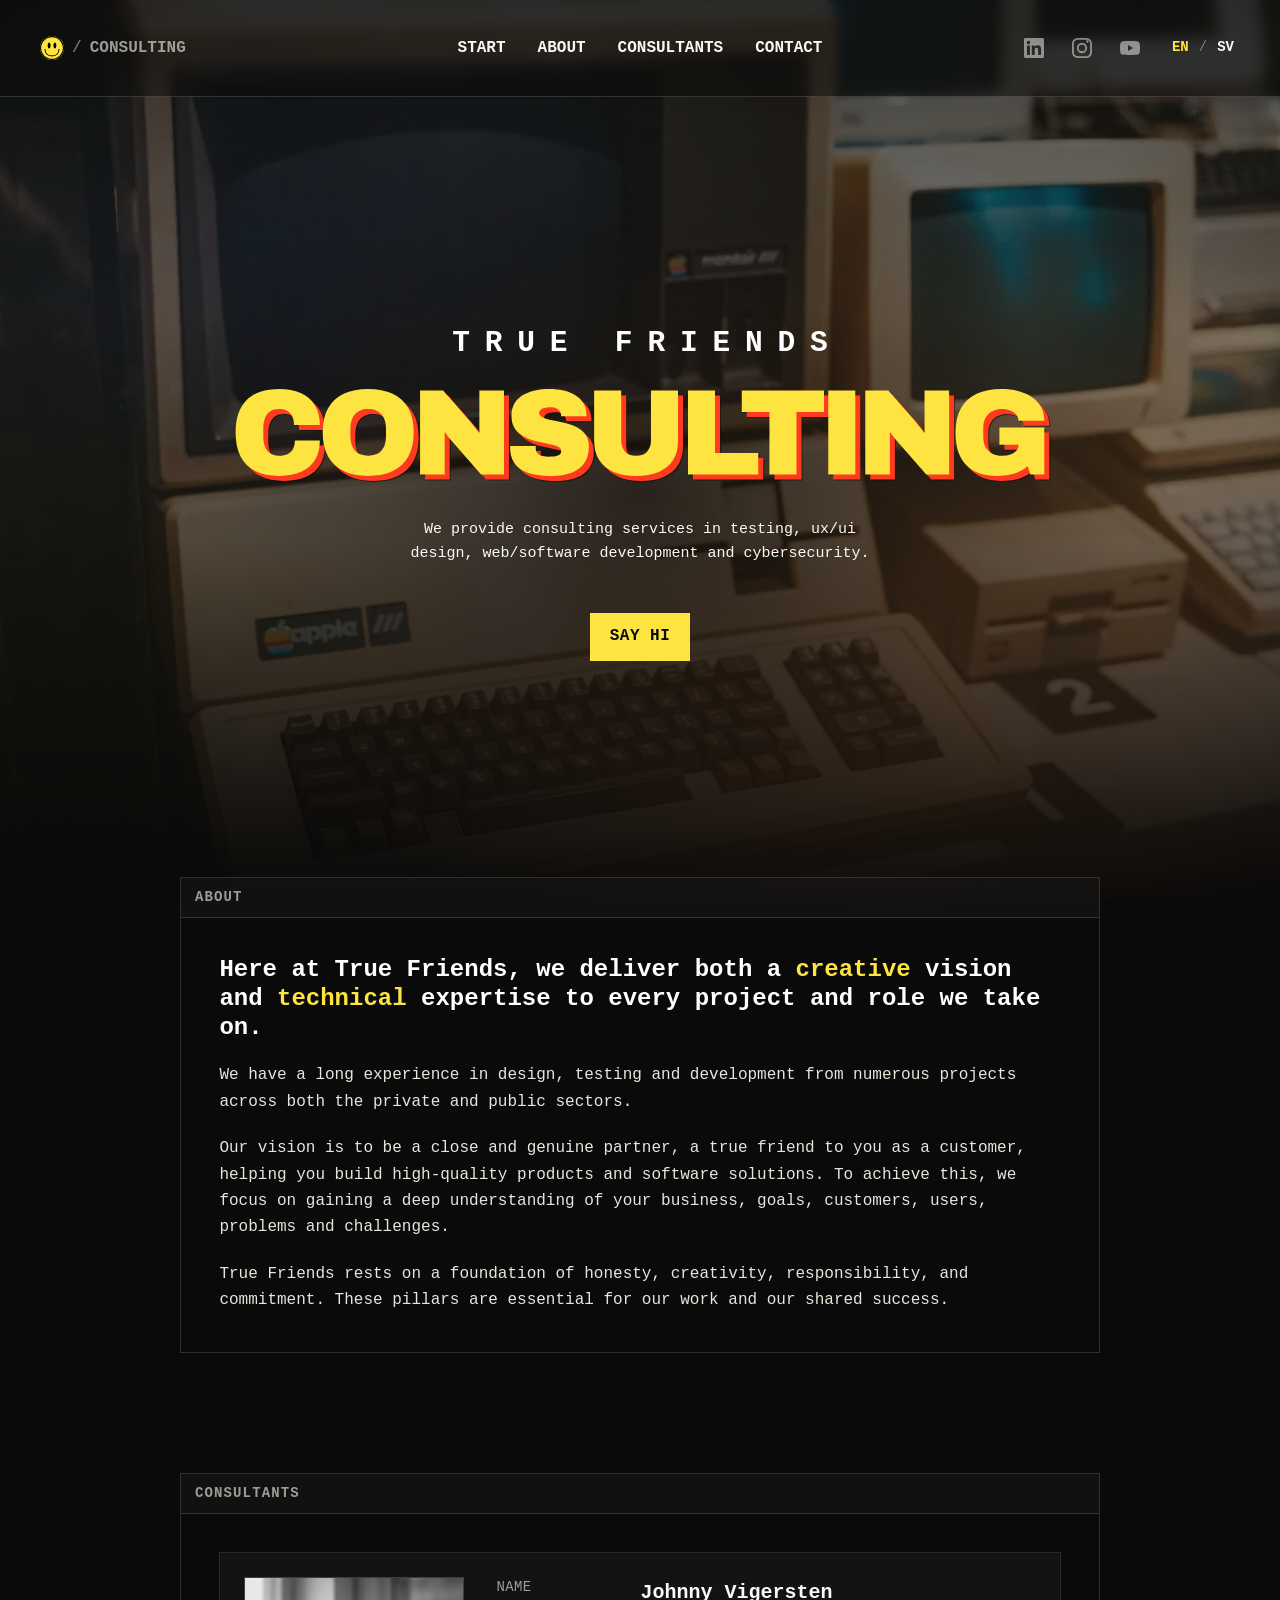
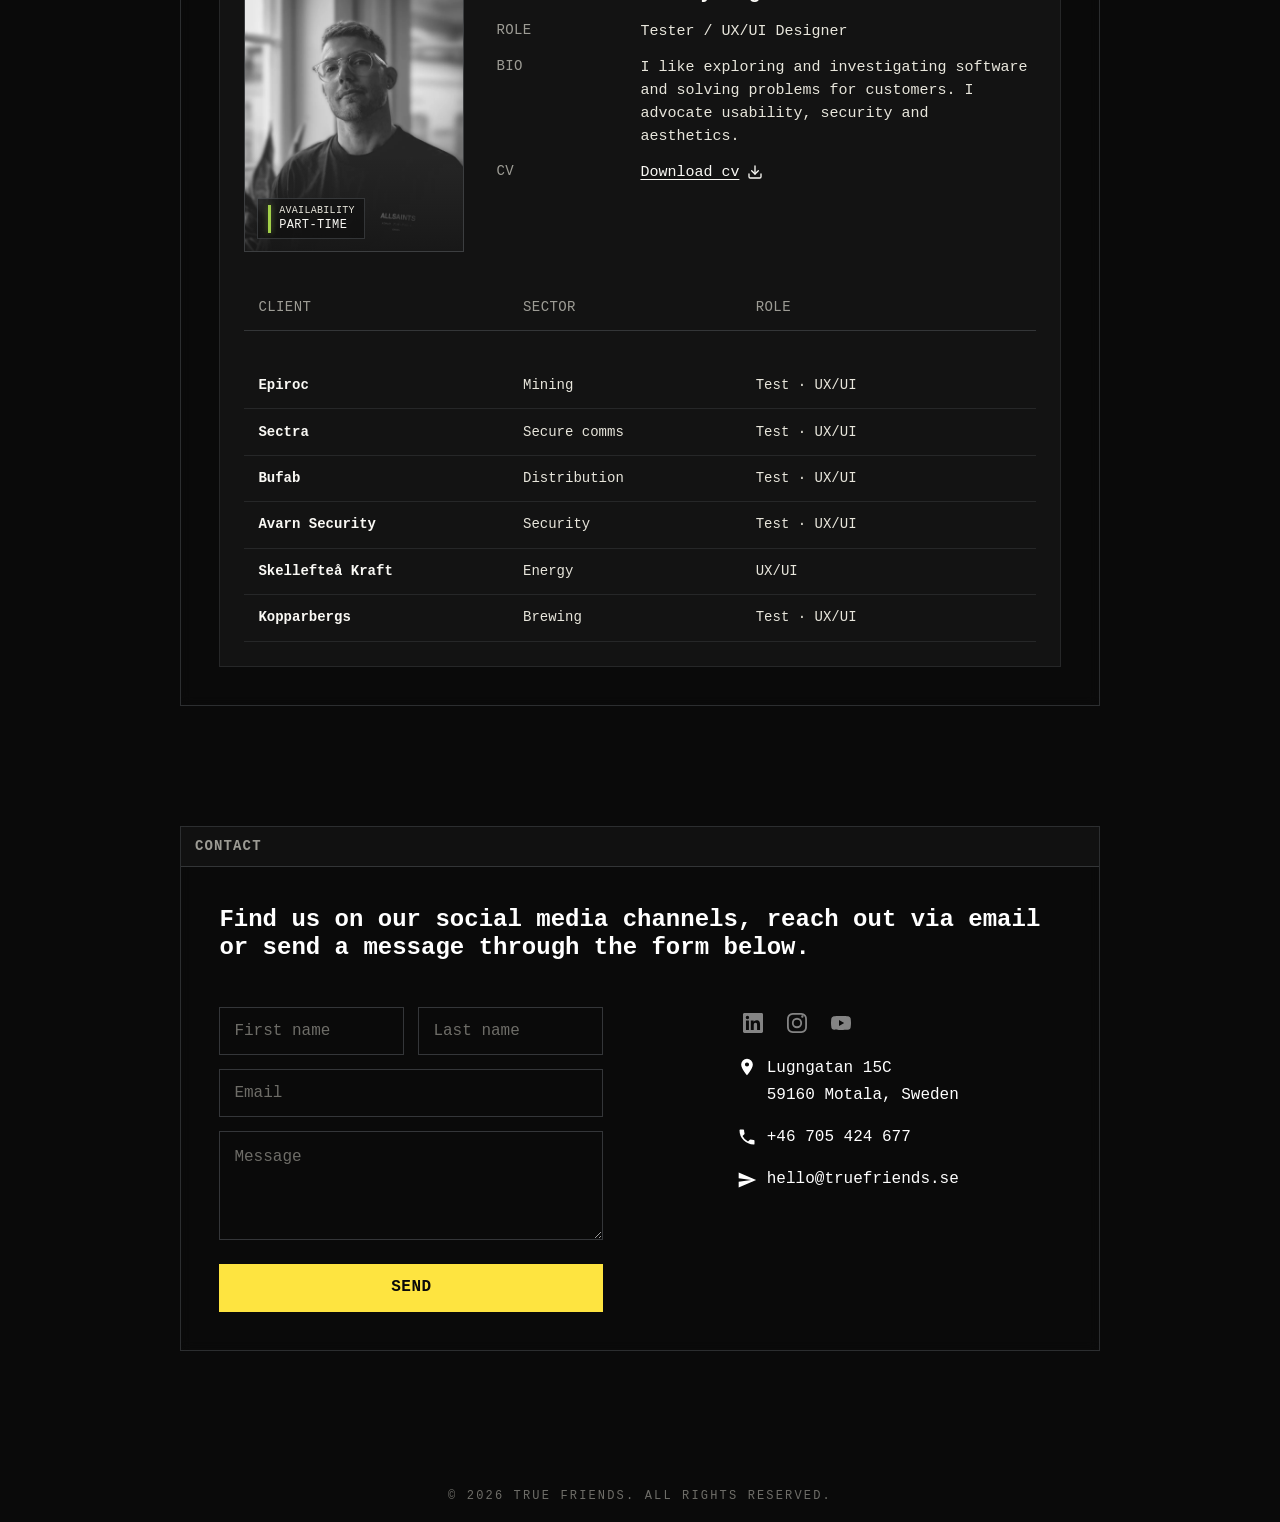
==== commit f5457abe: "add an availability badge to the consultant portrait A corner badge on the photo, not a row in the m" ====
--- a/index.html
+++ b/index.html
@@ -181,6 +181,10 @@
                                 <div class="consultant-card__portrait">
                                     <img src="img/team/johnny-vigersten.webp"
                                     width="960" height="1200" alt="Johnny Vigersten" loading="lazy">
+                                    <span class="consultant-card__badge">
+                                        <span class="consultant-card__badge-label" data-i18n="team.availability">Availability</span>
+                                        <span class="consultant-card__badge-value" data-i18n="team.members.johnny.availability">Part-time</span>
+                                    </span>
                                 </div>
                                 <dl class="consultant-card__meta">
                                     <div class="consultant-card__row">
--- a/css/base.css
+++ b/css/base.css
@@ -71,6 +71,12 @@
   --container-padding: clamp(1.25rem, 4vw, 2.5rem);
   --section-gap: clamp(5rem, 10vw, 7.5rem);
   --nav-height: 72px;
+  /* Extra air above the brand hero's content, on top of its own padding-top,
+     so it matches the studio hero. Studio was getting this from a leaky icon
+     sprite that opened a 150px band above its nav; that band is collapsed
+     there now and the space has been reassigned to the hero on both sites,
+     which puts the two heroes at the same distance from their navbars. */
+  --hero-top-air: 150px;
 
   --control-height: 48px;
 
--- a/css/consulting.css
+++ b/css/consulting.css
@@ -293,6 +293,15 @@
 }
 
 .consultant-card {
+  /* Availability green. Scoped here rather than added to base.css: the tokens
+     there are the shared brand umbrella and are kept in step across the three
+     sibling repos by hand, and this is the only green on the site. It sits
+     beside the brand yellow as a warm, yellow-leaning green rather than a
+     cold one, so it reads as a sibling of the accent instead of a new brand
+     colour. */
+  --color-availability: #a3d14a;
+  --color-availability-glow: rgba(163, 209, 74, 0.45);
+
   display: grid;
   grid-template-columns: 1fr;
   gap: clamp(1.25rem, 2.5vw, 2rem);
@@ -308,12 +317,29 @@
   }
 }
 
+/* The portrait is its own stacking context: the scrim and the badge are both
+   absolutely positioned, and isolating them here keeps the badge's z-index from
+   escaping into the page and landing above things it has no business being
+   above. */
 .consultant-card__portrait {
   position: relative;
+  isolation: isolate;
   aspect-ratio: 4 / 5;
   overflow: hidden;
   border: 1px solid var(--color-border);
   background: var(--color-surface);
+}
+
+/* Scrim under the bottom of the photo, so the availability badge is legible on
+   any image rather than only where the photo happens to be dark. The badge's
+   own tint plus this lands around three-quarters opacity behind the label. */
+.consultant-card__portrait::after {
+  content: "";
+  position: absolute;
+  inset: auto 0 0 0;
+  height: 35%;
+  background: linear-gradient(to top, var(--color-glass-tint), transparent);
+  pointer-events: none;
 }
 
 .consultant-card__portrait img {
@@ -357,6 +383,71 @@
   color: var(--color-cream);
   font-weight: 700;
   font-size: 1.25rem;
+}
+
+/* Availability: a status light on the corner of the portrait, not a filled
+   chip in the meta <dl>, since a chip is the one value there that isn't a
+   string. The label rides above the value rather than in front of it: on the
+   desktop card the portrait is capped at 220px, and "availability: part-time"
+   on one line overruns that — in Swedish, which is longer, before English. */
+.consultant-card__badge {
+  position: absolute;
+  bottom: 0.75rem;
+  left: 0.75rem;
+  /* The scrim is a later sibling, so it would paint over the badge; a positive
+     z-index lifts the badge past it, and the portrait's isolation keeps it
+     there. */
+  z-index: 1;
+
+  display: grid;
+  grid-template-columns: auto 1fr;
+  align-items: center;
+  column-gap: 0.5rem;
+  row-gap: 0.1rem;
+  padding: 0.35rem 0.6rem;
+  /* The dark tint, not the chrome bar's highlight wash: the highlight is too
+     thin to carry cream type over arbitrary photo pixels. */
+  background: var(--color-glass-tint);
+  border: 1px solid var(--color-border);
+  -webkit-backdrop-filter: var(--blur-glass);
+          backdrop-filter: var(--blur-glass);
+}
+
+/* The status rail: a vertical bar on the left edge spanning both lines, so the
+   colour reads as the status of the whole readout rather than of one line. Its
+   halo stands in for the glow a real indicator throws. Nothing pulses. A card
+   that blinks has stopped informing and started advertising. */
+.consultant-card__badge::before {
+  content: "";
+  grid-column: 1;
+  grid-row: 1 / span 2;
+  align-self: stretch;
+  width: 0.2rem;
+  background: var(--color-availability);
+  box-shadow: 0 0 0.4rem var(--color-availability-glow);
+}
+
+.consultant-card__badge-label,
+.consultant-card__badge-value {
+  grid-column: 2;
+  line-height: 1.2;
+  letter-spacing: var(--tracking-label);
+  text-transform: uppercase;
+}
+
+.consultant-card__badge-label {
+  grid-row: 1;
+  font-size: 0.625rem;
+  /* Not --color-text-muted: the scrim exists so the badge reads on any photo,
+     and a translucent label falls below AA wherever the photo behind it is
+     bright. The label is kept quiet by size instead. */
+  color: var(--color-text);
+}
+
+.consultant-card__badge-value {
+  grid-row: 2;
+  font-size: var(--fs-caption);
+  color: var(--color-cream);
 }
 
 /* Reference cases, as a table in the card. Each row is one link; hover and
@@ -481,11 +572,21 @@
      mark -> lede   1.618  the lede explains the title
      lede -> button 2.618  reading ends, acting begins
 
-   --rhythm drives all of it, so the stack retunes from one number. */
+   --rhythm drives all of it, so the stack retunes from one number.
+
+   min-height drops the 80vh/92vh floor the base `.hero` sets, so the hero is
+   content-driven like the studio one. That floor was adding a viewport-scaled
+   band of slack above and below the stack, which held the page name further
+   from the nav above it and from the About section below than it sits on the
+   studio page.
+
+   --hero-top-air carries the studio hero's own extra clearance, so both page
+   names sit the same distance below their navbars. See the token. */
 .hero--consulting {
   text-align: center;
+  min-height: auto;
   align-items: center;
-  padding: clamp(8rem, 14vw, 12rem) 0 clamp(4rem, 8vw, 6rem);
+  padding: calc(clamp(8rem, 14vw, 12rem) + var(--hero-top-air)) 0 clamp(4rem, 8vw, 6rem);
 }
 
 .hero__brand {
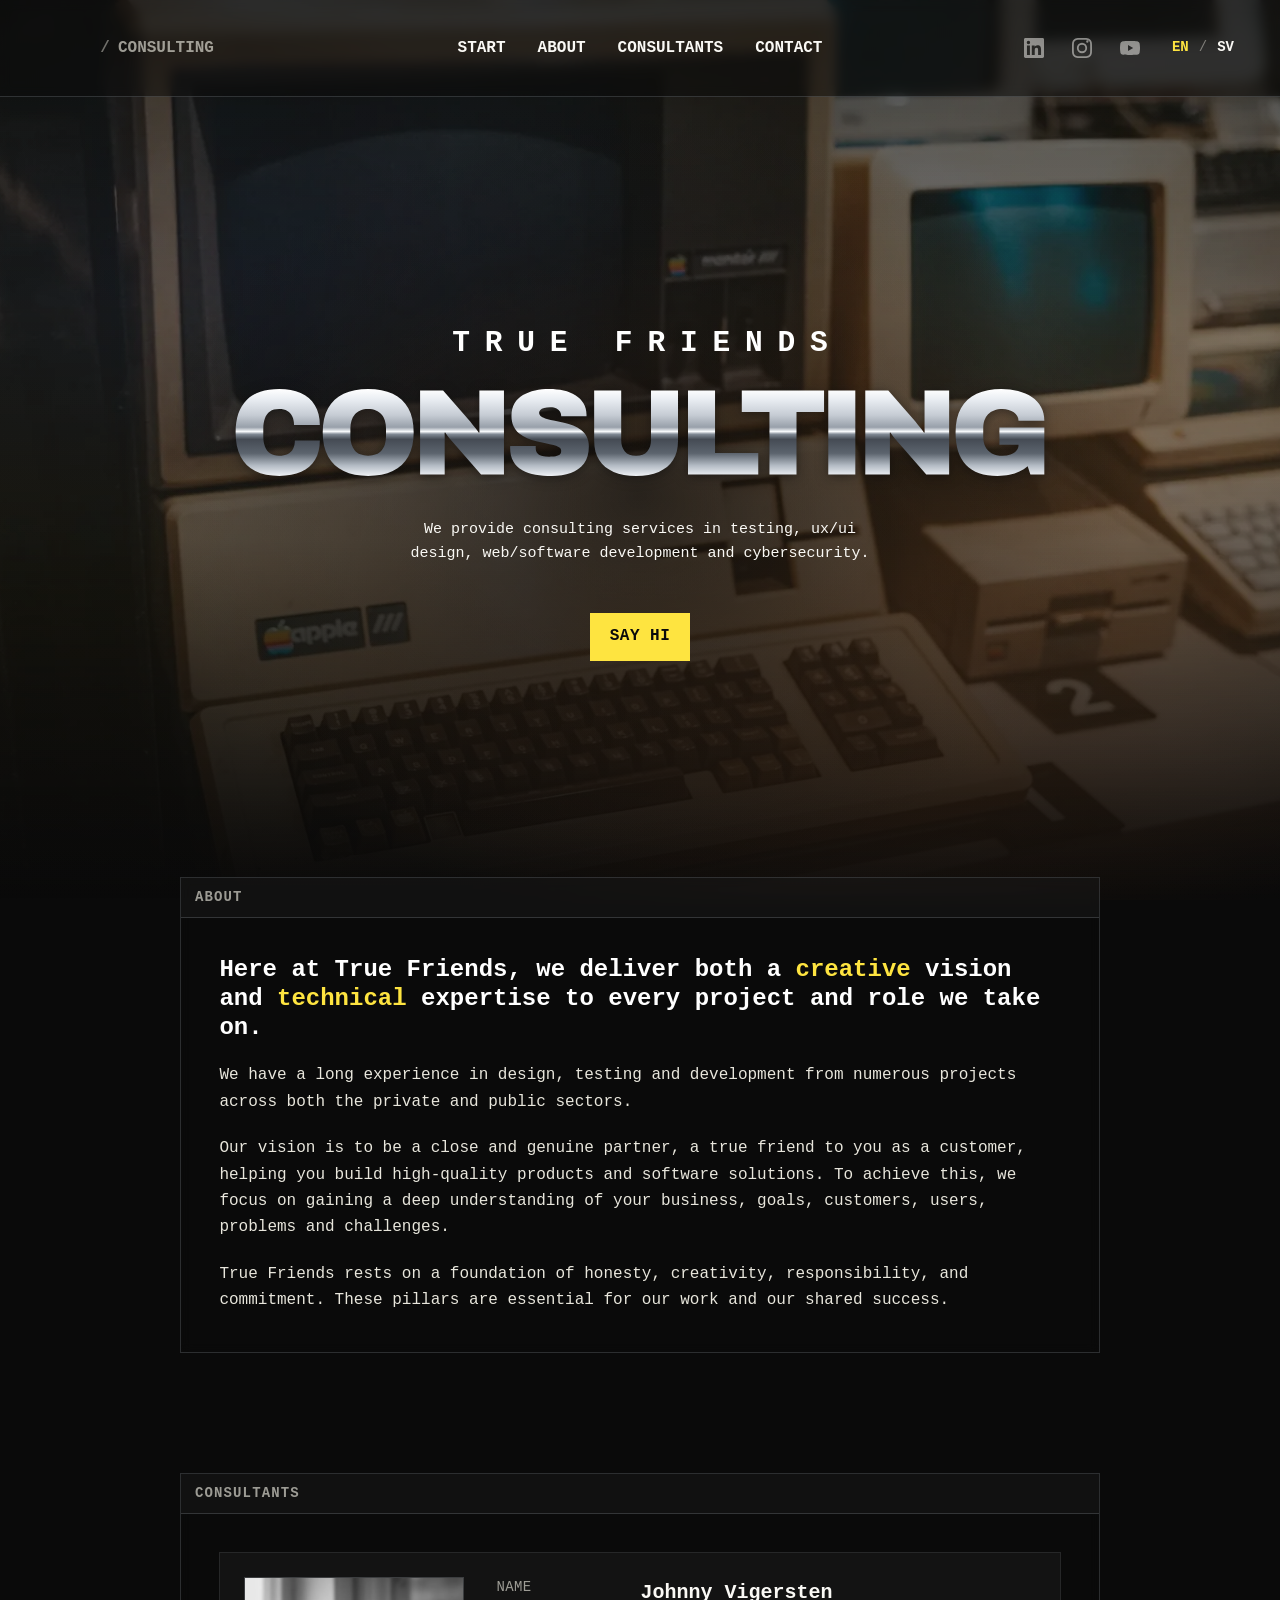
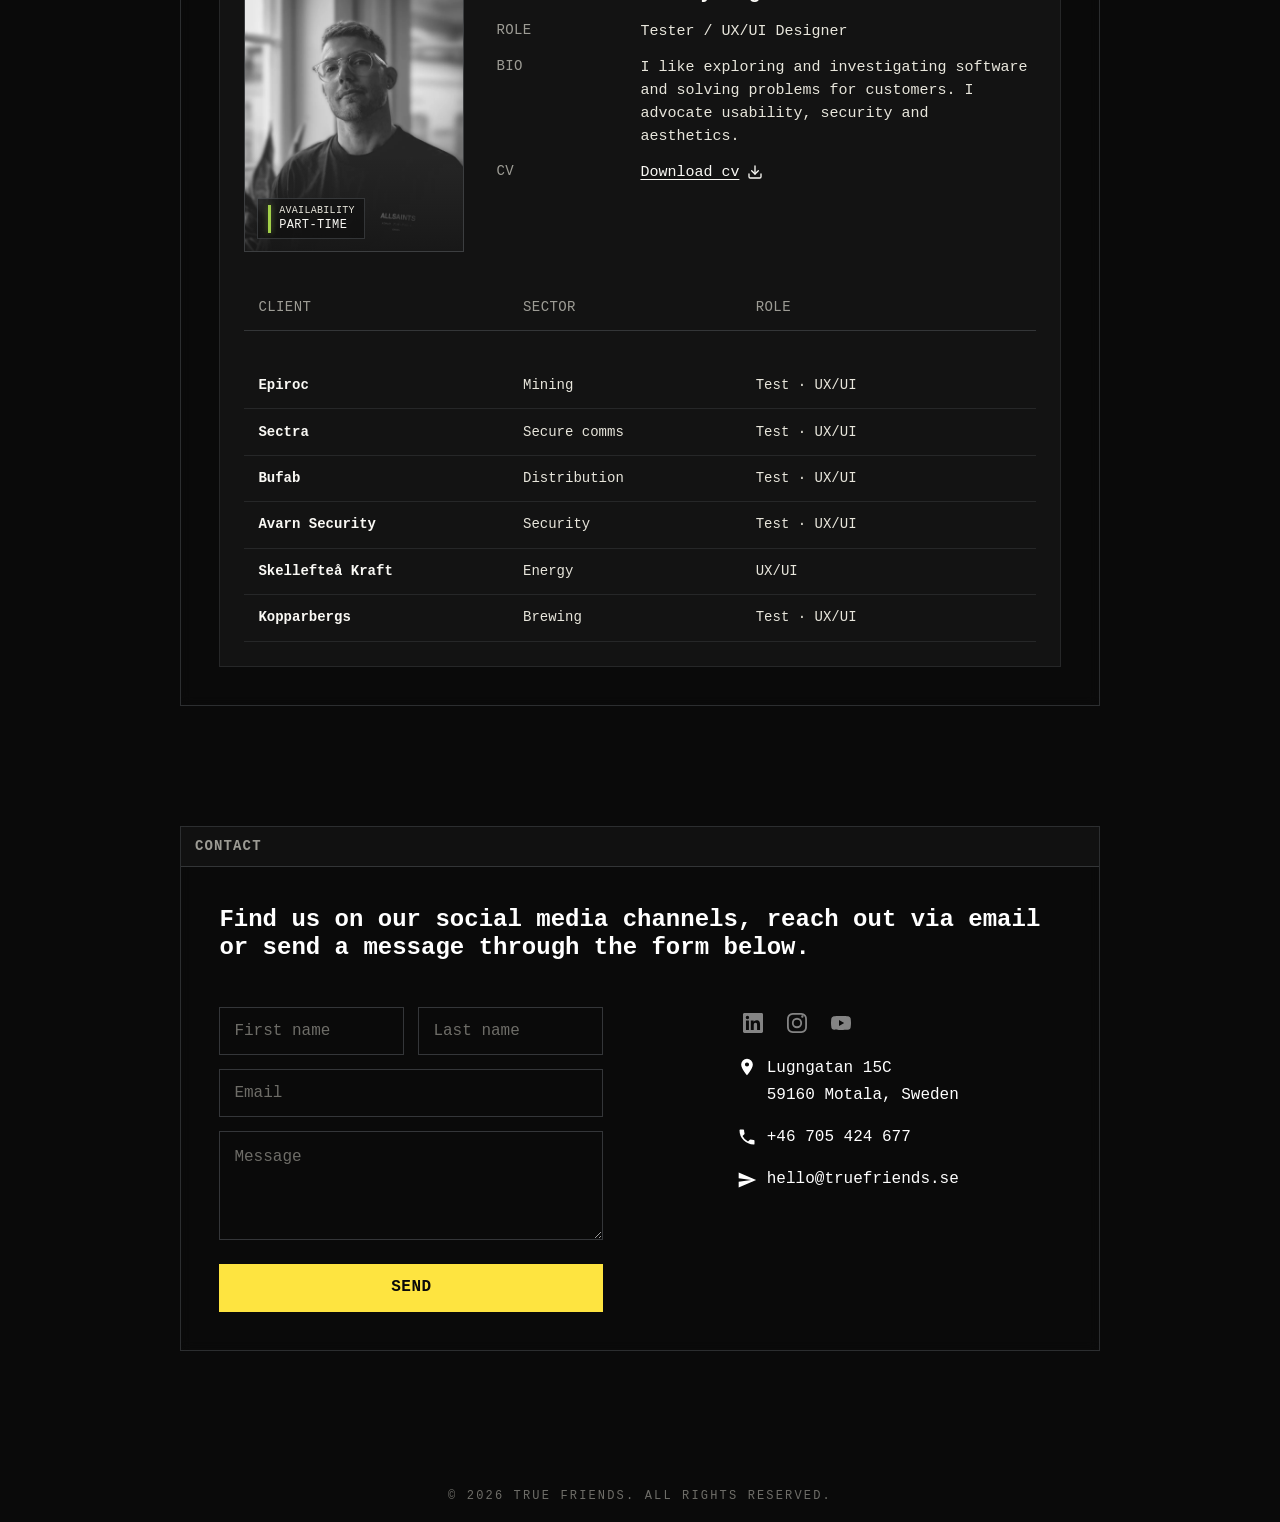
==== commit 52f627d0: "put the consulting wordmark and navbar mark in chrome The wordmark is now artwork with a chrome line" ====
--- a/index.html
+++ b/index.html
@@ -52,10 +52,8 @@
     <div class="nav__inner">
         <div class="nav__crumbs">
             <a href="https://truefriends.se/" class="nav__brand" aria-label="True Friends home" data-i18n-aria-label="aria.home">
-                <img class="nav__brand-logo" src="img/studio-navbar-smiley-noborder.svg" alt=""
-                width="1955" height="1491" decoding="async">
-                <img class="nav__brand-logo nav__brand-logo--hover" src="img/studio-navbar-smiley-back-noborder.svg" alt=""
-                width="1955" height="1491" decoding="async" aria-hidden="true">
+                <img class="nav__brand-logo" src="img/tf-smiley-chrome-transparent.webp" alt=""
+                width="1200" height="553" decoding="async">
             </a>
             <span class="nav__crumb-sep" aria-hidden="true">/</span>
             <span class="nav__crumb-current" data-i18n="hero.consulting" aria-current="page">Consulting</span>
@@ -134,7 +132,7 @@
         <div class="container hero__brand">
             <p class="hero__eyebrow">TRUE FRIENDS</p>
             <h1 class="hero__mark hero__mark--section">
-                <img src="img/tf-archivo-consulting-yellow-transparent.svg"
+                <img src="img/tf-archivo-consulting-chrome-transparent.svg"
                      alt="Consulting" data-i18n-alt="hero.consulting"
                      data-i18n-src="hero.consultingMark"
                      width="3519" height="484" decoding="async">
--- a/css/base.css
+++ b/css/base.css
@@ -423,34 +423,35 @@
 .nav__right  { grid-column: 3; justify-self: end; display: flex; align-items: center; gap: 20px; }
 
 .nav__brand {
-  display: inline-grid;
+  display: inline-flex;
   align-items: center;
   justify-self: start;
-  /* Keeps each of the two mark images at its own width. The pair are drawn to
-     match but their viewBoxes differ by a unit — 297x298 against 298x298 — so
-     the default stretch would widen the narrower one to the column and skew
-     it. Centring lets both hold their true ratio. */
-  justify-items: center;
-}
-
-/* Two copies of the mark stacked in one grid cell: the resting smiley
-   underneath, the winking one on top at zero opacity, faded in on hover.
-   They are drawn to the same ink box — measured at 297.95 and 297.86 units
-   tall, 0.03% apart — so the swap reads as instant.
-
-   No colour maths, mask or filter: CSS cannot recolour the fills inside an
-   <img>, and masking these failed because their root is width="100%"
-   height="100%", so neither carries an intrinsic size. Two files sidesteps
-   it. */
+}
+
+/* The chrome smiley — the landing's hero mark, reduced to the navbar. It is a
+   bitmap because that is the only cut of it there is; the two SVG drawings it
+   replaces were vector, so this is the one mark on the site that is not.
+
+   The clamp is the one the square mark used, unchanged. The sphere is 96% of
+   the artwork's height and it is the orbital rings that make the file 2.17:1,
+   so holding the same height holds the face the size it was and only the box
+   gets wider. Sized by width instead it would have shrunk the face by half.
+
+   Hover is a plain opacity fade. The old effect faded in a second drawing, a
+   winking face; there is no second cut of this artwork and nothing to draw one
+   from that would register against a rendered chrome ball with its own
+   shading. Fading the mark itself still says what the swap said — that this is
+   a link and it has noticed the pointer.
+
+   --duration-fast is 0ms under prefers-reduced-motion, so the fade collapses
+   along with the rest of the site's transitions. */
 .nav__brand-logo {
-  grid-area: 1 / 1;
   height: clamp(18.42px, 2.412vw, 24.12px);
   width: auto;
-}
-
-.nav__brand-logo--hover { opacity: 0; }
-
-.nav__brand:hover .nav__brand-logo--hover { opacity: 1; }
+  transition: opacity var(--duration-fast) var(--ease-out);
+}
+
+.nav__brand:hover .nav__brand-logo { opacity: 0.72; }
 
 .nav__crumb-sep {
   font-weight: 700;
--- a/css/consulting.css
+++ b/css/consulting.css
@@ -621,25 +621,16 @@
 }
 
 .hero__mark {
-  --mark-offset: clamp(2px, 0.4vw, 5px);
   margin: 0;
   width: 100%;
 }
 
-/* A flame offset behind the mark, standing in for the misregistration of a
-   cheap two-colour screen print. drop-shadow follows the glyph outline rather
-   than the box, so the flame hugs the letterforms the way a second screen pass
-   would. Two stacked shadows: flame first, then a tight black bite to stop the
-   red vibrating against the yellow. Offsets are viewport-scaled px, not em —
-   this is an <h1>, and an em offset would key off the inherited heading size
-   rather than the artwork.
-
-   The offset lives on the image, not the heading, because on a case page the
-   heading holds the client logo and that reads better flat. */
+/* The wordmark is drawn artwork filled with a chrome gradient, so it carries
+   its own shading and needs no offset colour behind it. A single soft dark
+   drop-shadow keeps the letterforms off the hero photo where the metal's dark
+   band meets a dark patch of the image; it is not a second colour pass. */
 .hero__mark img {
-  filter:
-    drop-shadow(var(--mark-offset) var(--mark-offset) 0 var(--color-flame))
-    drop-shadow(1px 1px 0 rgba(10, 10, 10, 0.55));
+  filter: drop-shadow(0 2px 6px rgba(10, 10, 10, 0.5));
 }
 
 /* max-width and object-fit are insurance, not the mechanism: the height clamp
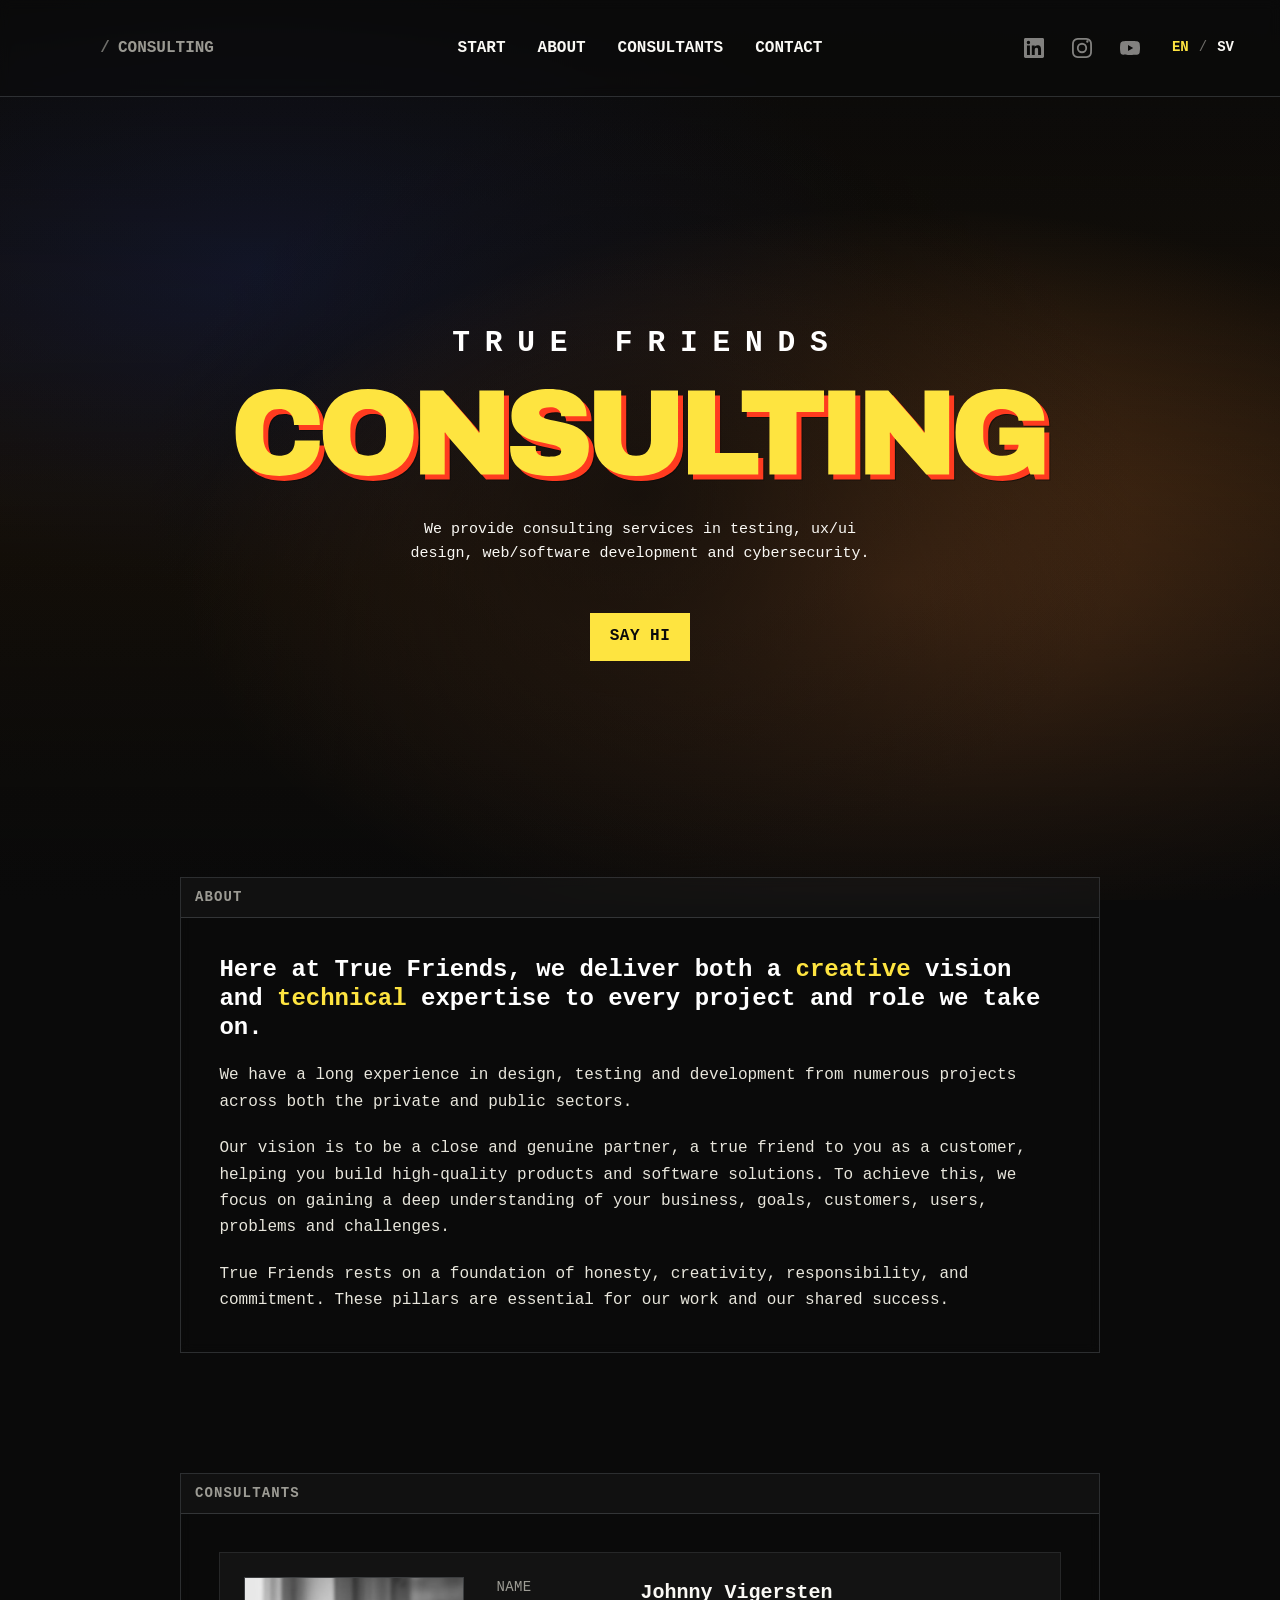
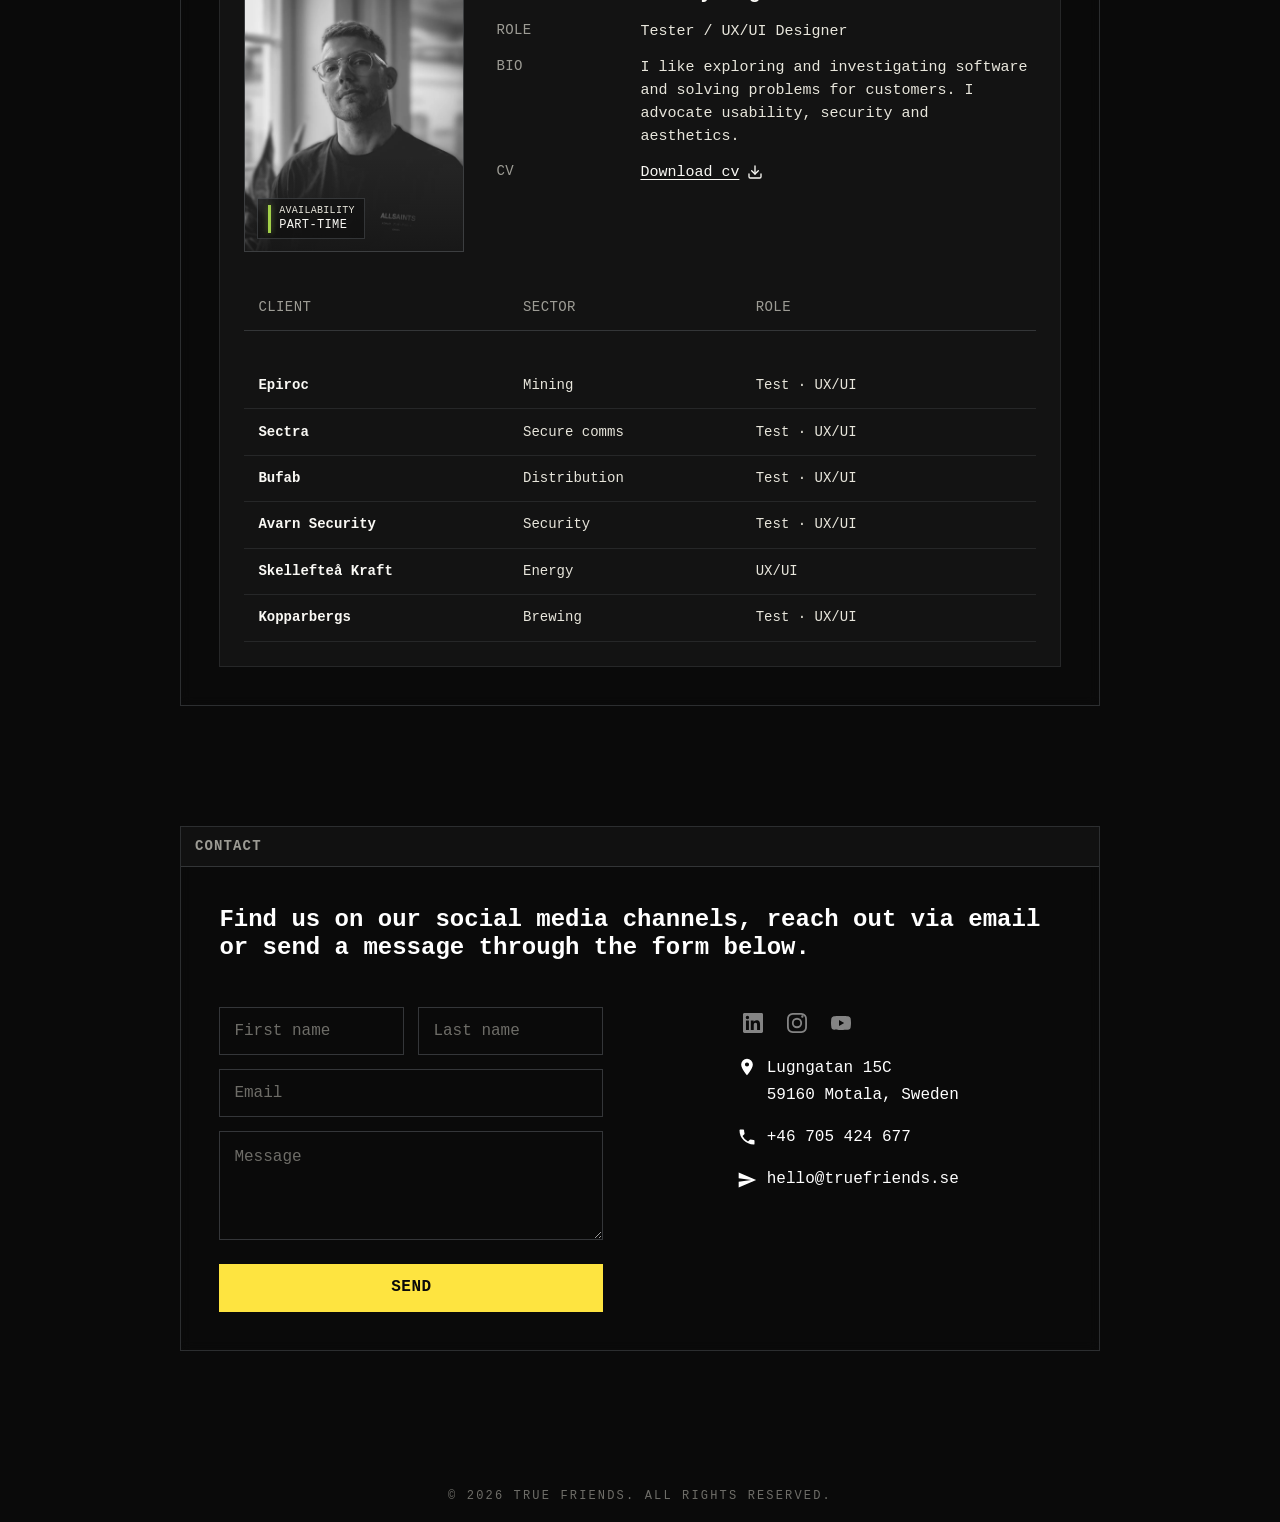
==== commit e27606c9: "paint the consulting wordmark accent yellow with the flame offset Reverts just the hero wordmark hal" ====
--- a/index.html
+++ b/index.html
@@ -132,7 +132,7 @@
         <div class="container hero__brand">
             <p class="hero__eyebrow">TRUE FRIENDS</p>
             <h1 class="hero__mark hero__mark--section">
-                <img src="img/tf-archivo-consulting-chrome-transparent.svg"
+                <img src="img/tf-archivo-consulting-yellow-transparent.svg"
                      alt="Consulting" data-i18n-alt="hero.consulting"
                      data-i18n-src="hero.consultingMark"
                      width="3519" height="484" decoding="async">
--- a/css/consulting.css
+++ b/css/consulting.css
@@ -621,16 +621,25 @@
 }
 
 .hero__mark {
+  --mark-offset: clamp(2px, 0.4vw, 5px);
   margin: 0;
   width: 100%;
 }
 
-/* The wordmark is drawn artwork filled with a chrome gradient, so it carries
-   its own shading and needs no offset colour behind it. A single soft dark
-   drop-shadow keeps the letterforms off the hero photo where the metal's dark
-   band meets a dark patch of the image; it is not a second colour pass. */
+/* A flame offset behind the mark, standing in for the misregistration of a
+   cheap two-colour screen print. drop-shadow follows the glyph outline rather
+   than the box, so the flame hugs the letterforms the way a second screen pass
+   would. Two stacked shadows: flame first, then a tight black bite to stop the
+   red vibrating against the yellow. Offsets are viewport-scaled px, not em —
+   this is an <h1>, and an em offset would key off the inherited heading size
+   rather than the artwork.
+
+   The offset lives on the image, not the heading, because on a case page the
+   heading holds the client logo and that reads better flat. */
 .hero__mark img {
-  filter: drop-shadow(0 2px 6px rgba(10, 10, 10, 0.5));
+  filter:
+    drop-shadow(var(--mark-offset) var(--mark-offset) 0 var(--color-flame))
+    drop-shadow(1px 1px 0 rgba(10, 10, 10, 0.55));
 }
 
 /* max-width and object-fit are insurance, not the mechanism: the height clamp
